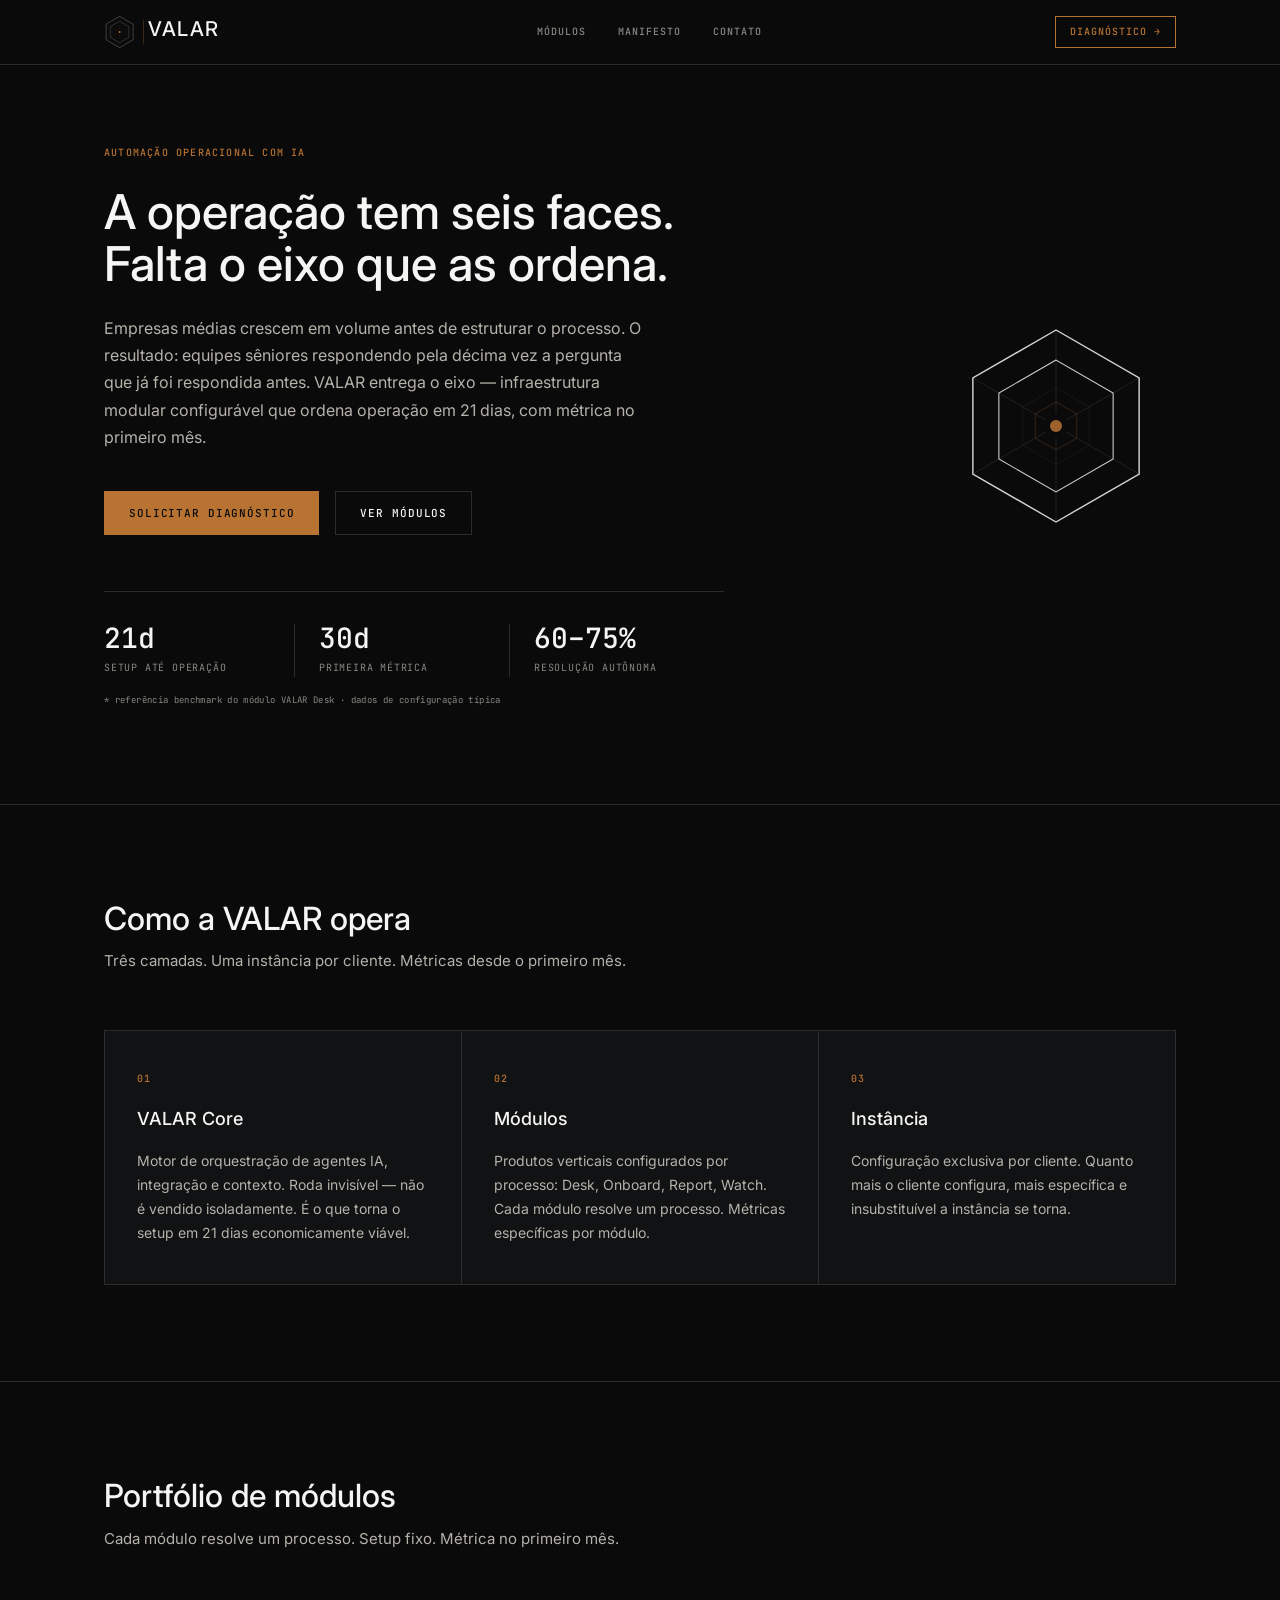
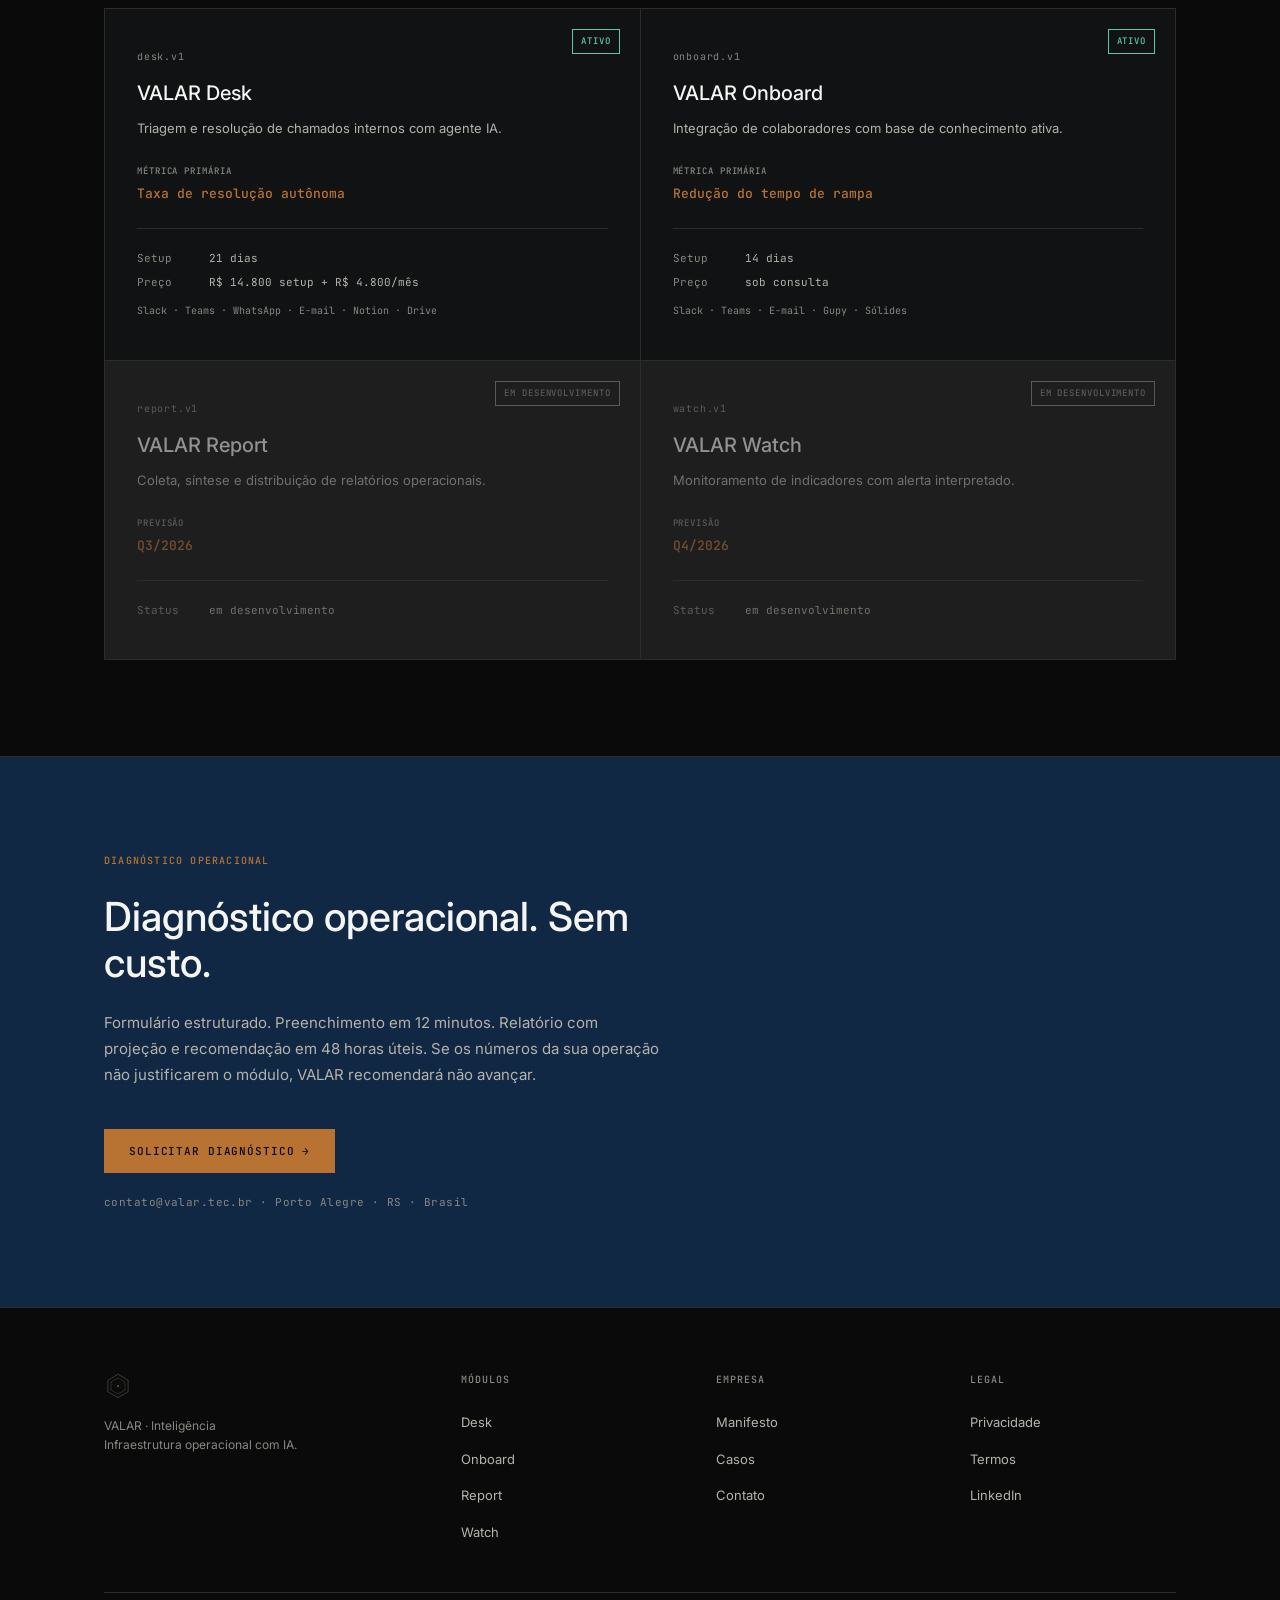
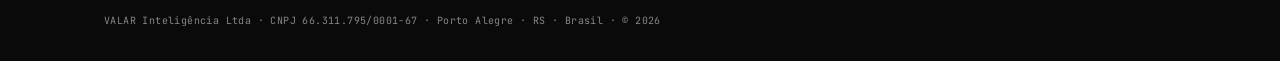
==== index.html @ 56b6ab43 "feat: site institucional VALAR --- Fase 1" ====
<!DOCTYPE html>
<html lang="pt-BR">
<head>
  <meta charset="UTF-8">
  <meta name="viewport" content="width=device-width, initial-scale=1.0">
  <meta name="description" content="Infraestrutura modular de inteligência operacional para empresas médias. Setup em 21 dias. Primeira métrica em 30.">
  <meta property="og:title" content="VALAR — Inteligência Operacional">
  <meta property="og:description" content="Módulos de IA que automatizam processos críticos em 21 dias.">
  <meta property="og:url" content="https://valar.tec.br">
  <meta property="og:type" content="website">
  <meta property="og:image" content="https://valar.tec.br/og-image.png">
  <meta property="og:image:width" content="1200">
  <meta property="og:image:height" content="630">
  <meta name="twitter:card" content="summary_large_image">
  <meta name="twitter:image" content="https://valar.tec.br/og-image.png">
  <link rel="icon" href="favicon.svg" type="image/svg+xml">
  <title>VALAR — Inteligência Operacional</title>

  <link rel="preconnect" href="https://fonts.googleapis.com">
  <link rel="preconnect" href="https://fonts.gstatic.com" crossorigin>
  <link href="https://fonts.googleapis.com/css2?family=Inter:wght@400;500&family=JetBrains+Mono:wght@400;500&display=swap" rel="stylesheet">

  <style>
    /* ─── TOKENS ──────────────────────────────────────── */
    :root {
      --obsidiana:      #0A0A0B;
      --noite-profunda: #112844;
      --cobre:          #B87333;
      --marfim:         #F5F5F3;
      --cinza-medio:    #B4B2A9;
      --cinza-escuro:   #888780;
      --borda:          #2C2C2A;
      --superficie:     #111214;
      --verde-ok:       #5DCAA5;
      --font-sans:      'Inter', system-ui, sans-serif;
      --font-mono:      'JetBrains Mono', ui-monospace, monospace;
    }

    /* ─── RESET ───────────────────────────────────────── */
    *, *::before, *::after { box-sizing: border-box; margin: 0; padding: 0; }
    html { scroll-behavior: smooth; font-size: 16px; }
    body {
      background-color: var(--obsidiana);
      color: var(--marfim);
      font-family: var(--font-sans);
      font-weight: 400;
      line-height: 1.65;
      -webkit-font-smoothing: antialiased;
    }
    a { color: inherit; text-decoration: none; }
    ul { list-style: none; }
    img, svg { display: block; }

    /* ─── ACESSIBILIDADE ─────────────────────────────── */
    :focus-visible {
      outline: 2px solid var(--cobre);
      outline-offset: 3px;
    }
    .sr-only {
      position: absolute; width: 1px; height: 1px;
      padding: 0; margin: -1px; overflow: hidden;
      clip: rect(0,0,0,0); white-space: nowrap; border: 0;
    }

    /* ─── FADE-IN DE SEÇÕES ──────────────────────────── */
    section {
      opacity: 0;
      transform: translateY(20px);
      transition: opacity 200ms ease-out, transform 200ms ease-out;
    }
    section.is-visible {
      opacity: 1;
      transform: translateY(0);
    }
    @media (prefers-reduced-motion: reduce) {
      section { opacity: 1; transform: none; transition: none; }
    }

    /* ─── LAYOUT ─────────────────────────────────────── */
    .container {
      width: 100%;
      max-width: 1120px;
      margin: 0 auto;
      padding: 0 24px;
    }

    /* ─── NAV ────────────────────────────────────────── */
    .nav {
      position: sticky;
      top: 0;
      z-index: 100;
      background-color: var(--obsidiana);
      border-bottom: 1px solid var(--borda);
    }
    .nav__inner {
      display: flex;
      align-items: center;
      justify-content: space-between;
      height: 64px;
      gap: 32px;
    }
    .nav__brand {
      display: flex;
      align-items: center;
      flex-shrink: 0;
    }
    .nav__brand svg {
      height: 36px;
      width: auto;
    }
    .nav__links {
      display: flex;
      align-items: center;
      gap: 32px;
    }
    .nav__links a {
      font-family: var(--font-mono);
      font-size: 10px;
      font-weight: 500;
      text-transform: uppercase;
      letter-spacing: 0.1em;
      color: var(--cinza-escuro);
      transition: color 150ms ease;
    }
    .nav__links a:hover { color: var(--marfim); }
    .nav__cta {
      font-family: var(--font-mono);
      font-size: 10px;
      font-weight: 500;
      text-transform: uppercase;
      letter-spacing: 0.1em;
      color: var(--cobre);
      border: 1px solid var(--cobre);
      padding: 7px 14px;
      transition: background-color 150ms ease, color 150ms ease;
      white-space: nowrap;
    }
    .nav__cta:hover {
      background-color: var(--cobre);
      color: var(--obsidiana);
    }
    .nav__hamburger {
      display: none;
      flex-direction: column;
      justify-content: center;
      gap: 5px;
      width: 32px;
      height: 32px;
      background: none;
      border: none;
      cursor: pointer;
      padding: 4px;
    }
    .nav__hamburger span {
      display: block;
      width: 100%;
      height: 1px;
      background-color: var(--marfim);
      transition: transform 200ms ease, opacity 200ms ease;
    }
    .nav__hamburger[aria-expanded="true"] span:nth-child(1) {
      transform: translateY(6px) rotate(45deg);
    }
    .nav__hamburger[aria-expanded="true"] span:nth-child(2) {
      opacity: 0;
    }
    .nav__hamburger[aria-expanded="true"] span:nth-child(3) {
      transform: translateY(-6px) rotate(-45deg);
    }
    .nav__mobile {
      display: none;
      flex-direction: column;
      border-top: 1px solid var(--borda);
      padding: 24px;
      gap: 24px;
    }
    .nav__mobile.is-open { display: flex; }
    .nav__mobile a {
      font-family: var(--font-mono);
      font-size: 12px;
      font-weight: 500;
      text-transform: uppercase;
      letter-spacing: 0.1em;
      color: var(--cinza-escuro);
    }
    .nav__mobile .nav__cta {
      align-self: flex-start;
    }

    @media (max-width: 720px) {
      .nav__links, .nav__desktop-cta { display: none; }
      .nav__hamburger { display: flex; }
    }

    /* ─── HERO ───────────────────────────────────────── */
    #hero {
      padding: 80px 0 96px;
      opacity: 1;
      transform: none;
    }
    .hero__inner {
      display: grid;
      grid-template-columns: 1fr auto;
      gap: 64px;
      align-items: center;
    }
    .hero__content { max-width: 620px; }
    .hero__eyebrow {
      font-family: var(--font-mono);
      font-size: 10px;
      font-weight: 500;
      text-transform: uppercase;
      letter-spacing: 0.12em;
      color: var(--cobre);
      margin-bottom: 24px;
    }
    .hero__title {
      font-size: clamp(32px, 5vw, 48px);
      font-weight: 500;
      line-height: 1.1;
      color: var(--marfim);
      margin-bottom: 24px;
    }
    .hero__sub {
      font-size: 16px;
      color: var(--cinza-medio);
      line-height: 1.7;
      margin-bottom: 40px;
      max-width: 540px;
    }
    .hero__ctas {
      display: flex;
      flex-wrap: wrap;
      gap: 16px;
      margin-bottom: 56px;
    }
    .btn-primary {
      display: inline-flex;
      align-items: center;
      background-color: var(--cobre);
      color: var(--obsidiana);
      font-family: var(--font-mono);
      font-size: 11px;
      font-weight: 500;
      text-transform: uppercase;
      letter-spacing: 0.08em;
      padding: 12px 24px;
      border: 1px solid var(--cobre);
      transition: background-color 150ms ease, color 150ms ease;
    }
    .btn-primary:hover {
      background-color: transparent;
      color: var(--cobre);
    }
    .btn-secondary {
      display: inline-flex;
      align-items: center;
      background-color: transparent;
      color: var(--marfim);
      font-family: var(--font-mono);
      font-size: 11px;
      font-weight: 500;
      text-transform: uppercase;
      letter-spacing: 0.08em;
      padding: 12px 24px;
      border: 1px solid var(--borda);
      transition: border-color 150ms ease, color 150ms ease;
    }
    .btn-secondary:hover {
      border-color: var(--cinza-medio);
      color: var(--marfim);
    }
    .hero__metrics {
      display: flex;
      flex-wrap: wrap;
      gap: 0;
      border-top: 1px solid var(--borda);
      padding-top: 32px;
    }
    .metric {
      flex: 1;
      min-width: 120px;
      padding: 0 24px 0 0;
    }
    .metric + .metric {
      padding-left: 24px;
      border-left: 1px solid var(--borda);
    }
    .metric__value {
      font-family: var(--font-mono);
      font-size: 28px;
      font-weight: 500;
      color: var(--marfim);
      line-height: 1;
      margin-bottom: 8px;
    }
    .metric__label {
      font-family: var(--font-mono);
      font-size: 10px;
      font-weight: 400;
      text-transform: uppercase;
      letter-spacing: 0.08em;
      color: var(--cinza-escuro);
    }
    .hero__metrics-note {
      width: 100%;
      margin-top: 16px;
      font-family: var(--font-mono);
      font-size: 9px;
      color: var(--cinza-escuro);
      letter-spacing: 0.04em;
    }
    .hero__symbol {
      flex-shrink: 0;
    }
    .hero__symbol svg {
      width: 240px;
      height: 240px;
      opacity: 0.85;
    }

    @media (max-width: 900px) {
      .hero__inner { grid-template-columns: 1fr; }
      .hero__symbol { display: none; }
    }
    @media (max-width: 480px) {
      #hero { padding: 56px 0 64px; }
      .metric { min-width: 80px; }
      .metric__value { font-size: 22px; }
    }

    /* ─── SEÇÃO GENÉRICA ─────────────────────────────── */
    .section {
      padding: 96px 0;
      border-top: 1px solid var(--borda);
    }
    .section__header { margin-bottom: 56px; }
    .section__title {
      font-size: clamp(24px, 3vw, 32px);
      font-weight: 500;
      color: var(--marfim);
      line-height: 1.15;
      margin-bottom: 12px;
    }
    .section__sub {
      font-size: 15px;
      color: var(--cinza-medio);
      max-width: 560px;
    }

    /* ─── COMO OPERA ─────────────────────────────────── */
    #como-opera .cards {
      display: grid;
      grid-template-columns: repeat(3, 1fr);
      gap: 1px;
      background-color: var(--borda);
      border: 1px solid var(--borda);
    }
    .layer-card {
      background-color: var(--superficie);
      padding: 40px 32px;
    }
    .layer-card__num {
      font-family: var(--font-mono);
      font-size: 10px;
      font-weight: 500;
      color: var(--cobre);
      text-transform: uppercase;
      letter-spacing: 0.12em;
      margin-bottom: 16px;
    }
    .layer-card__title {
      font-size: 18px;
      font-weight: 500;
      color: var(--marfim);
      margin-bottom: 16px;
    }
    .layer-card__desc {
      font-size: 14px;
      color: var(--cinza-medio);
      line-height: 1.7;
    }

    @media (max-width: 720px) {
      #como-opera .cards { grid-template-columns: 1fr; }
    }

    /* ─── MÓDULOS ────────────────────────────────────── */
    #modulos .grid {
      display: grid;
      grid-template-columns: repeat(2, 1fr);
      gap: 1px;
      background-color: var(--borda);
      border: 1px solid var(--borda);
    }
    .module-card {
      background-color: var(--superficie);
      padding: 40px 32px;
      position: relative;
    }
    .module-card--dim { opacity: 0.5; }
    .module-card__badge {
      position: absolute;
      top: 20px;
      right: 20px;
      font-family: var(--font-mono);
      font-size: 9px;
      font-weight: 500;
      text-transform: uppercase;
      letter-spacing: 0.1em;
      padding: 4px 8px;
      border: 1px solid;
    }
    .badge--ativo {
      color: var(--verde-ok);
      border-color: var(--verde-ok);
    }
    .badge--dev {
      color: var(--cinza-escuro);
      border-color: var(--cinza-escuro);
    }
    .module-card__id {
      font-family: var(--font-mono);
      font-size: 10px;
      font-weight: 400;
      color: var(--cinza-escuro);
      letter-spacing: 0.08em;
      margin-bottom: 12px;
    }
    .module-card__title {
      font-size: 20px;
      font-weight: 500;
      color: var(--marfim);
      margin-bottom: 8px;
    }
    .module-card__process {
      font-size: 13px;
      color: var(--cinza-medio);
      margin-bottom: 24px;
    }
    .module-card__metric-label {
      font-family: var(--font-mono);
      font-size: 9px;
      font-weight: 500;
      text-transform: uppercase;
      letter-spacing: 0.1em;
      color: var(--cinza-escuro);
      margin-bottom: 4px;
    }
    .module-card__metric-value {
      font-family: var(--font-mono);
      font-size: 13px;
      font-weight: 500;
      color: var(--cobre);
      margin-bottom: 24px;
    }
    .module-card__meta {
      display: flex;
      flex-direction: column;
      gap: 6px;
      font-family: var(--font-mono);
      font-size: 11px;
      color: var(--cinza-escuro);
      border-top: 1px solid var(--borda);
      padding-top: 20px;
    }
    .module-card__meta-row {
      display: flex;
      gap: 8px;
    }
    .meta-key {
      color: var(--cinza-escuro);
      min-width: 64px;
    }
    .meta-val { color: var(--cinza-medio); }
    .module-card__integrations {
      margin-top: 6px;
      font-family: var(--font-mono);
      font-size: 10px;
      color: var(--cinza-escuro);
    }

    @media (max-width: 720px) {
      #modulos .grid { grid-template-columns: 1fr; }
    }

    /* ─── DIAGNÓSTICO ────────────────────────────────── */
    #diagnostico {
      background-color: var(--noite-profunda);
      border-top: 1px solid var(--borda);
    }
    #diagnostico .container {
      display: flex;
      flex-direction: column;
      align-items: flex-start;
      padding-top: 96px;
      padding-bottom: 96px;
    }
    .diag__label {
      font-family: var(--font-mono);
      font-size: 10px;
      font-weight: 500;
      text-transform: uppercase;
      letter-spacing: 0.12em;
      color: var(--cobre);
      margin-bottom: 24px;
    }
    .diag__title {
      font-size: clamp(24px, 3.5vw, 40px);
      font-weight: 500;
      color: var(--marfim);
      line-height: 1.15;
      margin-bottom: 24px;
      max-width: 560px;
    }
    .diag__body {
      font-size: 15px;
      color: var(--cinza-medio);
      line-height: 1.75;
      max-width: 560px;
      margin-bottom: 40px;
    }
    .diag__note {
      margin-top: 20px;
      font-family: var(--font-mono);
      font-size: 11px;
      color: var(--cinza-escuro);
      letter-spacing: 0.04em;
    }

    /* ─── FOOTER ─────────────────────────────────────── */
    footer {
      background-color: var(--obsidiana);
      border-top: 1px solid var(--borda);
    }
    .footer__grid {
      display: grid;
      grid-template-columns: 1.5fr 1fr 1fr 1fr;
      gap: 48px;
      padding: 64px 0 48px;
    }
    .footer__brand svg {
      height: 28px;
      width: auto;
      margin-bottom: 16px;
    }
    .footer__tagline {
      font-size: 12px;
      color: var(--cinza-escuro);
      line-height: 1.6;
      max-width: 200px;
    }
    .footer__col-title {
      font-family: var(--font-mono);
      font-size: 10px;
      font-weight: 500;
      text-transform: uppercase;
      letter-spacing: 0.1em;
      color: var(--cinza-escuro);
      margin-bottom: 20px;
    }
    .footer__col ul {
      display: flex;
      flex-direction: column;
      gap: 10px;
    }
    .footer__col a {
      font-size: 13px;
      color: var(--cinza-medio);
      transition: color 150ms ease;
    }
    .footer__col a:hover { color: var(--marfim); }
    .footer__legal {
      border-top: 1px solid var(--borda);
      padding: 20px 0 32px;
      font-family: var(--font-mono);
      font-size: 10px;
      color: var(--cinza-escuro);
      letter-spacing: 0.04em;
    }

    @media (max-width: 900px) {
      .footer__grid { grid-template-columns: 1fr 1fr; gap: 40px; }
    }
    @media (max-width: 480px) {
      .footer__grid { grid-template-columns: 1fr; gap: 32px; }
    }
  </style>
</head>

<body>

  <!-- ─── NAV ───────────────────────────────────────── -->
  <header class="nav" role="banner">
    <div class="container">
      <div class="nav__inner">

        <a href="#" class="nav__brand" aria-label="VALAR — página inicial">
          <!-- Lockup horizontal · geometria LockupH R=52 svgW=467 svgH=120 -->
          <svg viewBox="0 0 467 120" xmlns="http://www.w3.org/2000/svg" aria-hidden="true" focusable="false">
            <g transform="translate(52,60)">
              <polygon points="0,-52 45.03,-26 45.03,26 0,52 -45.03,26 -45.03,-26"
                fill="none" stroke="#F5F5F3" stroke-width="0.78"/>
              <polygon points="0,-35.75 30.97,-17.88 30.97,17.88 0,35.75 -30.97,17.88 -30.97,-17.88"
                fill="none" stroke="#F5F5F3" stroke-width="0.55"/>
              <line x1="0" y1="-6.5" x2="0" y2="-52" stroke="#F5F5F3" stroke-width="0.26" opacity="0.24"/>
              <line x1="5.63" y1="-3.25" x2="45.03" y2="-26" stroke="#F5F5F3" stroke-width="0.26" opacity="0.24"/>
              <line x1="5.63" y1="3.25" x2="45.03" y2="26" stroke="#F5F5F3" stroke-width="0.26" opacity="0.24"/>
              <line x1="0" y1="6.5" x2="0" y2="52" stroke="#F5F5F3" stroke-width="0.26" opacity="0.24"/>
              <line x1="-5.63" y1="3.25" x2="-45.03" y2="26" stroke="#F5F5F3" stroke-width="0.26" opacity="0.24"/>
              <line x1="-5.63" y1="-3.25" x2="-45.03" y2="-26" stroke="#F5F5F3" stroke-width="0.26" opacity="0.24"/>
              <circle cx="0" cy="0" r="20.8" fill="none" stroke="#B87333" stroke-width="0.33" opacity="0.22"/>
              <circle cx="0" cy="0" r="13" fill="none" stroke="#B87333" stroke-width="0.39" opacity="0.42"/>
              <circle cx="0" cy="0" r="3.25" fill="#B87333"/>
            </g>
            <rect x="132" y="21.6" width="1" height="76.8" fill="#B87333"/>
            <text x="147" y="74.4" font-family="'Inter Display','Inter',sans-serif"
              font-size="68" font-weight="500" letter-spacing="5" fill="#F5F5F3">VALAR</text>
          </svg>
        </a>

        <nav class="nav__links" aria-label="Navegação principal">
          <a href="#modulos">Módulos</a>
          <a href="#" aria-label="Manifesto — disponível em breve">Manifesto</a>
          <a href="#diagnostico">Contato</a>
        </nav>

        <a href="mailto:contato@valar.tec.br?subject=Diagn%C3%B3stico%20operacional"
           class="nav__cta nav__desktop-cta"
           aria-label="Solicitar diagnóstico operacional">
          Diagnóstico →
        </a>

        <button class="nav__hamburger"
                aria-expanded="false"
                aria-controls="mobile-menu"
                aria-label="Abrir menu">
          <span></span><span></span><span></span>
        </button>
      </div>

      <nav id="mobile-menu" class="nav__mobile" aria-label="Navegação mobile" hidden>
        <a href="#modulos">Módulos</a>
        <a href="#">Manifesto</a>
        <a href="#diagnostico">Contato</a>
        <a href="mailto:contato@valar.tec.br?subject=Diagn%C3%B3stico%20operacional"
           class="nav__cta">Diagnóstico →</a>
      </nav>
    </div>
  </header>

  <main>

    <!-- ─── HERO ──────────────────────────────────────── -->
    <section id="hero">
      <div class="container">
        <div class="hero__inner">

          <div class="hero__content">
            <p class="hero__eyebrow">automação operacional com IA</p>
            <h1 class="hero__title">A operação tem seis faces. Falta o eixo que as ordena.</h1>
            <p class="hero__sub">
              Empresas médias crescem em volume antes de estruturar o processo. O resultado:
              equipes sêniores respondendo pela décima vez a pergunta que já foi respondida antes.
              VALAR entrega o eixo — infraestrutura modular configurável que ordena operação
              em 21 dias, com métrica no primeiro mês.
            </p>
            <div class="hero__ctas">
              <a href="mailto:contato@valar.tec.br?subject=Diagn%C3%B3stico%20operacional"
                 class="btn-primary">Solicitar diagnóstico</a>
              <a href="#modulos" class="btn-secondary">Ver módulos</a>
            </div>
            <div class="hero__metrics">
              <div class="metric">
                <div class="metric__value">21d</div>
                <div class="metric__label">setup até operação</div>
              </div>
              <div class="metric">
                <div class="metric__value">30d</div>
                <div class="metric__label">primeira métrica</div>
              </div>
              <div class="metric">
                <div class="metric__value">60–75%</div>
                <div class="metric__label">resolução autônoma</div>
              </div>
              <p class="hero__metrics-note">
                * referência benchmark do módulo VALAR Desk · dados de configuração típica
              </p>
            </div>
          </div>

          <div class="hero__symbol" aria-hidden="true">
            <!-- Símbolo hero oficial 300×300 -->
            <svg xmlns="http://www.w3.org/2000/svg" viewBox="0 0 300 300" width="240" height="240" focusable="false">
              <polygon points="150,30 46.08,90 46.08,210 150,270 253.92,210 253.92,90" fill="none" stroke="#F5F5F3" stroke-width="1.8"/>
              <polygon points="150,67.56 78.6,108.78 78.6,191.22 150,232.44 221.4,191.22 221.4,108.78" fill="none" stroke="#F5F5F3" stroke-width="1.32"/>
              <line x1="150" y1="135" x2="150" y2="30" stroke="#F5F5F3" stroke-width="0.6" stroke-opacity="0.24"/>
              <line x1="137.01" y1="142.5" x2="46.08" y2="90" stroke="#F5F5F3" stroke-width="0.6" stroke-opacity="0.24"/>
              <line x1="137.01" y1="157.5" x2="46.08" y2="210" stroke="#F5F5F3" stroke-width="0.6" stroke-opacity="0.24"/>
              <line x1="150" y1="165" x2="150" y2="270" stroke="#F5F5F3" stroke-width="0.6" stroke-opacity="0.24"/>
              <line x1="162.99" y1="157.5" x2="253.92" y2="210" stroke="#F5F5F3" stroke-width="0.6" stroke-opacity="0.24"/>
              <line x1="162.99" y1="142.5" x2="253.92" y2="90" stroke="#F5F5F3" stroke-width="0.6" stroke-opacity="0.24"/>
              <polygon points="150,102 108.43,126 108.43,174 150,198 191.57,174 191.57,126" fill="none" stroke="#B87333" stroke-width="0.756" stroke-opacity="0.22"/>
              <polygon points="150,120 124.02,135 124.02,165 150,180 175.98,165 175.98,135" fill="none" stroke="#B87333" stroke-width="0.9" stroke-opacity="0.42"/>
              <circle cx="150" cy="150" r="7.5" fill="#B87333"/>
            </svg>
          </div>

        </div>
      </div>
    </section>

    <!-- ─── COMO OPERA ────────────────────────────────── -->
    <section id="como-opera" class="section">
      <div class="container">
        <header class="section__header">
          <h2 class="section__title">Como a VALAR opera</h2>
          <p class="section__sub">Três camadas. Uma instância por cliente. Métricas desde o primeiro mês.</p>
        </header>
        <div class="cards">
          <div class="layer-card">
            <p class="layer-card__num">01</p>
            <h3 class="layer-card__title">VALAR Core</h3>
            <p class="layer-card__desc">
              Motor de orquestração de agentes IA, integração e contexto. Roda invisível — não é
              vendido isoladamente. É o que torna o setup em 21 dias economicamente viável.
            </p>
          </div>
          <div class="layer-card">
            <p class="layer-card__num">02</p>
            <h3 class="layer-card__title">Módulos</h3>
            <p class="layer-card__desc">
              Produtos verticais configurados por processo: Desk, Onboard, Report, Watch.
              Cada módulo resolve um processo. Métricas específicas por módulo.
            </p>
          </div>
          <div class="layer-card">
            <p class="layer-card__num">03</p>
            <h3 class="layer-card__title">Instância</h3>
            <p class="layer-card__desc">
              Configuração exclusiva por cliente. Quanto mais o cliente configura, mais específica
              e insubstituível a instância se torna.
            </p>
          </div>
        </div>
      </div>
    </section>

    <!-- ─── MÓDULOS ───────────────────────────────────── -->
    <section id="modulos" class="section">
      <div class="container">
        <header class="section__header">
          <h2 class="section__title">Portfólio de módulos</h2>
          <p class="section__sub">Cada módulo resolve um processo. Setup fixo. Métrica no primeiro mês.</p>
        </header>
        <div class="grid">

          <!-- VALAR Desk -->
          <article class="module-card">
            <span class="module-card__badge badge--ativo" aria-label="Status: ativo">ativo</span>
            <p class="module-card__id">desk.v1</p>
            <h3 class="module-card__title">VALAR Desk</h3>
            <p class="module-card__process">Triagem e resolução de chamados internos com agente IA.</p>
            <p class="module-card__metric-label">Métrica primária</p>
            <p class="module-card__metric-value">Taxa de resolução autônoma</p>
            <div class="module-card__meta">
              <div class="module-card__meta-row">
                <span class="meta-key">Setup</span>
                <span class="meta-val">21 dias</span>
              </div>
              <div class="module-card__meta-row">
                <span class="meta-key">Preço</span>
                <span class="meta-val">R$ 14.800 setup + R$ 4.800/mês</span>
              </div>
              <div class="module-card__integrations">
                Slack · Teams · WhatsApp · E-mail · Notion · Drive
              </div>
            </div>
          </article>

          <!-- VALAR Onboard -->
          <article class="module-card">
            <span class="module-card__badge badge--ativo" aria-label="Status: ativo">ativo</span>
            <p class="module-card__id">onboard.v1</p>
            <h3 class="module-card__title">VALAR Onboard</h3>
            <p class="module-card__process">Integração de colaboradores com base de conhecimento ativa.</p>
            <p class="module-card__metric-label">Métrica primária</p>
            <p class="module-card__metric-value">Redução do tempo de rampa</p>
            <div class="module-card__meta">
              <div class="module-card__meta-row">
                <span class="meta-key">Setup</span>
                <span class="meta-val">14 dias</span>
              </div>
              <div class="module-card__meta-row">
                <span class="meta-key">Preço</span>
                <span class="meta-val">sob consulta</span>
              </div>
              <div class="module-card__integrations">
                Slack · Teams · E-mail · Gupy · Sólides
              </div>
            </div>
          </article>

          <!-- VALAR Report -->
          <article class="module-card module-card--dim" aria-label="VALAR Report — em desenvolvimento">
            <span class="module-card__badge badge--dev" aria-label="Status: em desenvolvimento">em desenvolvimento</span>
            <p class="module-card__id">report.v1</p>
            <h3 class="module-card__title">VALAR Report</h3>
            <p class="module-card__process">Coleta, síntese e distribuição de relatórios operacionais.</p>
            <p class="module-card__metric-label">Previsão</p>
            <p class="module-card__metric-value">Q3/2026</p>
            <div class="module-card__meta">
              <div class="module-card__meta-row">
                <span class="meta-key">Status</span>
                <span class="meta-val">em desenvolvimento</span>
              </div>
            </div>
          </article>

          <!-- VALAR Watch -->
          <article class="module-card module-card--dim" aria-label="VALAR Watch — em desenvolvimento">
            <span class="module-card__badge badge--dev" aria-label="Status: em desenvolvimento">em desenvolvimento</span>
            <p class="module-card__id">watch.v1</p>
            <h3 class="module-card__title">VALAR Watch</h3>
            <p class="module-card__process">Monitoramento de indicadores com alerta interpretado.</p>
            <p class="module-card__metric-label">Previsão</p>
            <p class="module-card__metric-value">Q4/2026</p>
            <div class="module-card__meta">
              <div class="module-card__meta-row">
                <span class="meta-key">Status</span>
                <span class="meta-val">em desenvolvimento</span>
              </div>
            </div>
          </article>

        </div>
      </div>
    </section>

    <!-- ─── DIAGNÓSTICO ───────────────────────────────── -->
    <section id="diagnostico">
      <div class="container">
        <p class="diag__label">diagnóstico operacional</p>
        <h2 class="diag__title">Diagnóstico operacional. Sem custo.</h2>
        <p class="diag__body">
          Formulário estruturado. Preenchimento em 12 minutos. Relatório com projeção e
          recomendação em 48 horas úteis. Se os números da sua operação não justificarem
          o módulo, VALAR recomendará não avançar.
        </p>
        <a href="mailto:contato@valar.tec.br?subject=Diagn%C3%B3stico%20operacional"
           class="btn-primary">Solicitar diagnóstico →</a>
        <p class="diag__note">contato@valar.tec.br · Porto Alegre · RS · Brasil</p>
      </div>
    </section>

  </main>

  <!-- ─── FOOTER ────────────────────────────────────── -->
  <footer>
    <div class="container">
      <div class="footer__grid">

        <div class="footer__brand">
          <!-- Símbolo pequeno 48×48 -->
          <svg width="48" height="48" viewBox="0 0 48 48" xmlns="http://www.w3.org/2000/svg" aria-hidden="true" focusable="false">
            <g transform="translate(24,24)">
              <polygon points="0,-20 17.32,-10 17.32,10 0,20 -17.32,10 -17.32,-10"
                fill="none" stroke="#F5F5F3" stroke-width="0.36"/>
              <polygon points="0,-13.75 11.9,-6.875 11.9,6.875 0,13.75 -11.9,6.875 -11.9,-6.875"
                fill="none" stroke="#F5F5F3" stroke-width="0.255"/>
              <line x1="0" y1="-2.5" x2="0" y2="-20" stroke="#F5F5F3" stroke-width="0.12" opacity="0.24"/>
              <line x1="2.17" y1="-1.25" x2="17.32" y2="-10" stroke="#F5F5F3" stroke-width="0.12" opacity="0.24"/>
              <line x1="2.17" y1="1.25" x2="17.32" y2="10" stroke="#F5F5F3" stroke-width="0.12" opacity="0.24"/>
              <line x1="0" y1="2.5" x2="0" y2="20" stroke="#F5F5F3" stroke-width="0.12" opacity="0.24"/>
              <line x1="-2.17" y1="1.25" x2="-17.32" y2="10" stroke="#F5F5F3" stroke-width="0.12" opacity="0.24"/>
              <line x1="-2.17" y1="-1.25" x2="-17.32" y2="-10" stroke="#F5F5F3" stroke-width="0.12" opacity="0.24"/>
              <circle cx="0" cy="0" r="8" fill="none" stroke="#B87333" stroke-width="0.15" opacity="0.22"/>
              <circle cx="0" cy="0" r="5" fill="none" stroke="#B87333" stroke-width="0.18" opacity="0.42"/>
              <circle cx="0" cy="0" r="1.5" fill="#B87333"/>
            </g>
          </svg>
          <p class="footer__tagline">VALAR · Inteligência<br>Infraestrutura operacional com IA.</p>
        </div>

        <div class="footer__col">
          <p class="footer__col-title">Módulos</p>
          <ul>
            <li><a href="#modulos">Desk</a></li>
            <li><a href="#modulos">Onboard</a></li>
            <li><a href="#modulos">Report</a></li>
            <li><a href="#modulos">Watch</a></li>
          </ul>
        </div>

        <div class="footer__col">
          <p class="footer__col-title">Empresa</p>
          <ul>
            <li><a href="#">Manifesto</a></li>
            <li><a href="#">Casos</a></li>
            <li><a href="#diagnostico">Contato</a></li>
          </ul>
        </div>

        <div class="footer__col">
          <p class="footer__col-title">Legal</p>
          <ul>
            <li><a href="#">Privacidade</a></li>
            <li><a href="#">Termos</a></li>
            <li><a href="#" aria-label="LinkedIn — perfil a publicar">LinkedIn</a></li>
          </ul>
        </div>

      </div>
      <p class="footer__legal">
        VALAR Inteligência Ltda · CNPJ 66.311.795/0001-67 · Porto Alegre · RS · Brasil · © 2026
      </p>
    </div>
  </footer>

  <!-- ─── JS ────────────────────────────────────────── -->
  <script>
    // Fade-in de seções via IntersectionObserver
    (function () {
      if (!('IntersectionObserver' in window)) {
        document.querySelectorAll('section').forEach(function (s) {
          s.classList.add('is-visible');
        });
        return;
      }
      var observer = new IntersectionObserver(function (entries) {
        entries.forEach(function (entry) {
          if (entry.isIntersecting) {
            entry.target.classList.add('is-visible');
            observer.unobserve(entry.target);
          }
        });
      }, { threshold: 0.08 });

      document.querySelectorAll('section').forEach(function (s) {
        if (s.id !== 'hero') {
          observer.observe(s);
        } else {
          s.classList.add('is-visible');
        }
      });
    }());

    // Menu mobile hambúrguer
    (function () {
      var btn = document.querySelector('.nav__hamburger');
      var menu = document.getElementById('mobile-menu');
      if (!btn || !menu) return;

      btn.addEventListener('click', function () {
        var expanded = btn.getAttribute('aria-expanded') === 'true';
        btn.setAttribute('aria-expanded', String(!expanded));
        menu.hidden = expanded;
        if (!expanded) {
          menu.classList.add('is-open');
        } else {
          menu.classList.remove('is-open');
        }
      });

      // Fechar ao clicar em link do menu
      menu.querySelectorAll('a').forEach(function (link) {
        link.addEventListener('click', function () {
          btn.setAttribute('aria-expanded', 'false');
          menu.hidden = true;
          menu.classList.remove('is-open');
        });
      });
    }());
  </script>

</body>
</html>
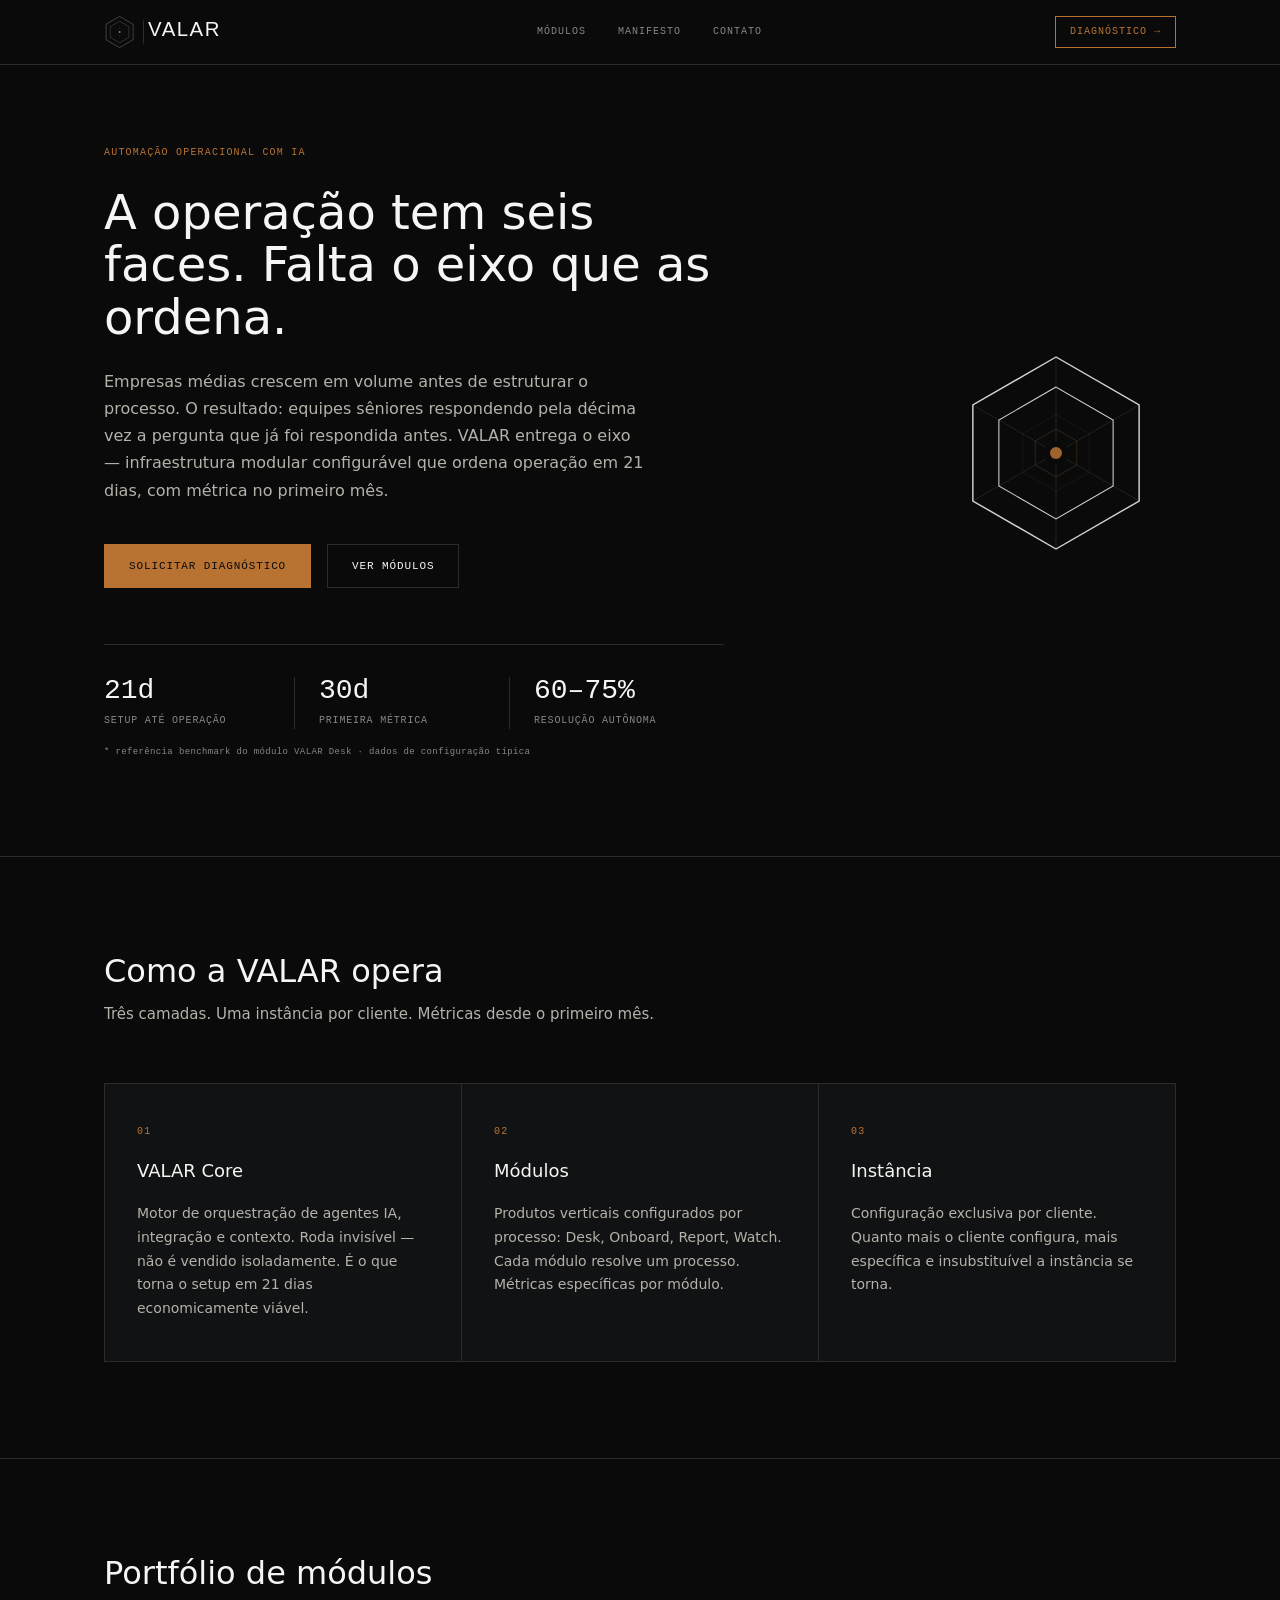
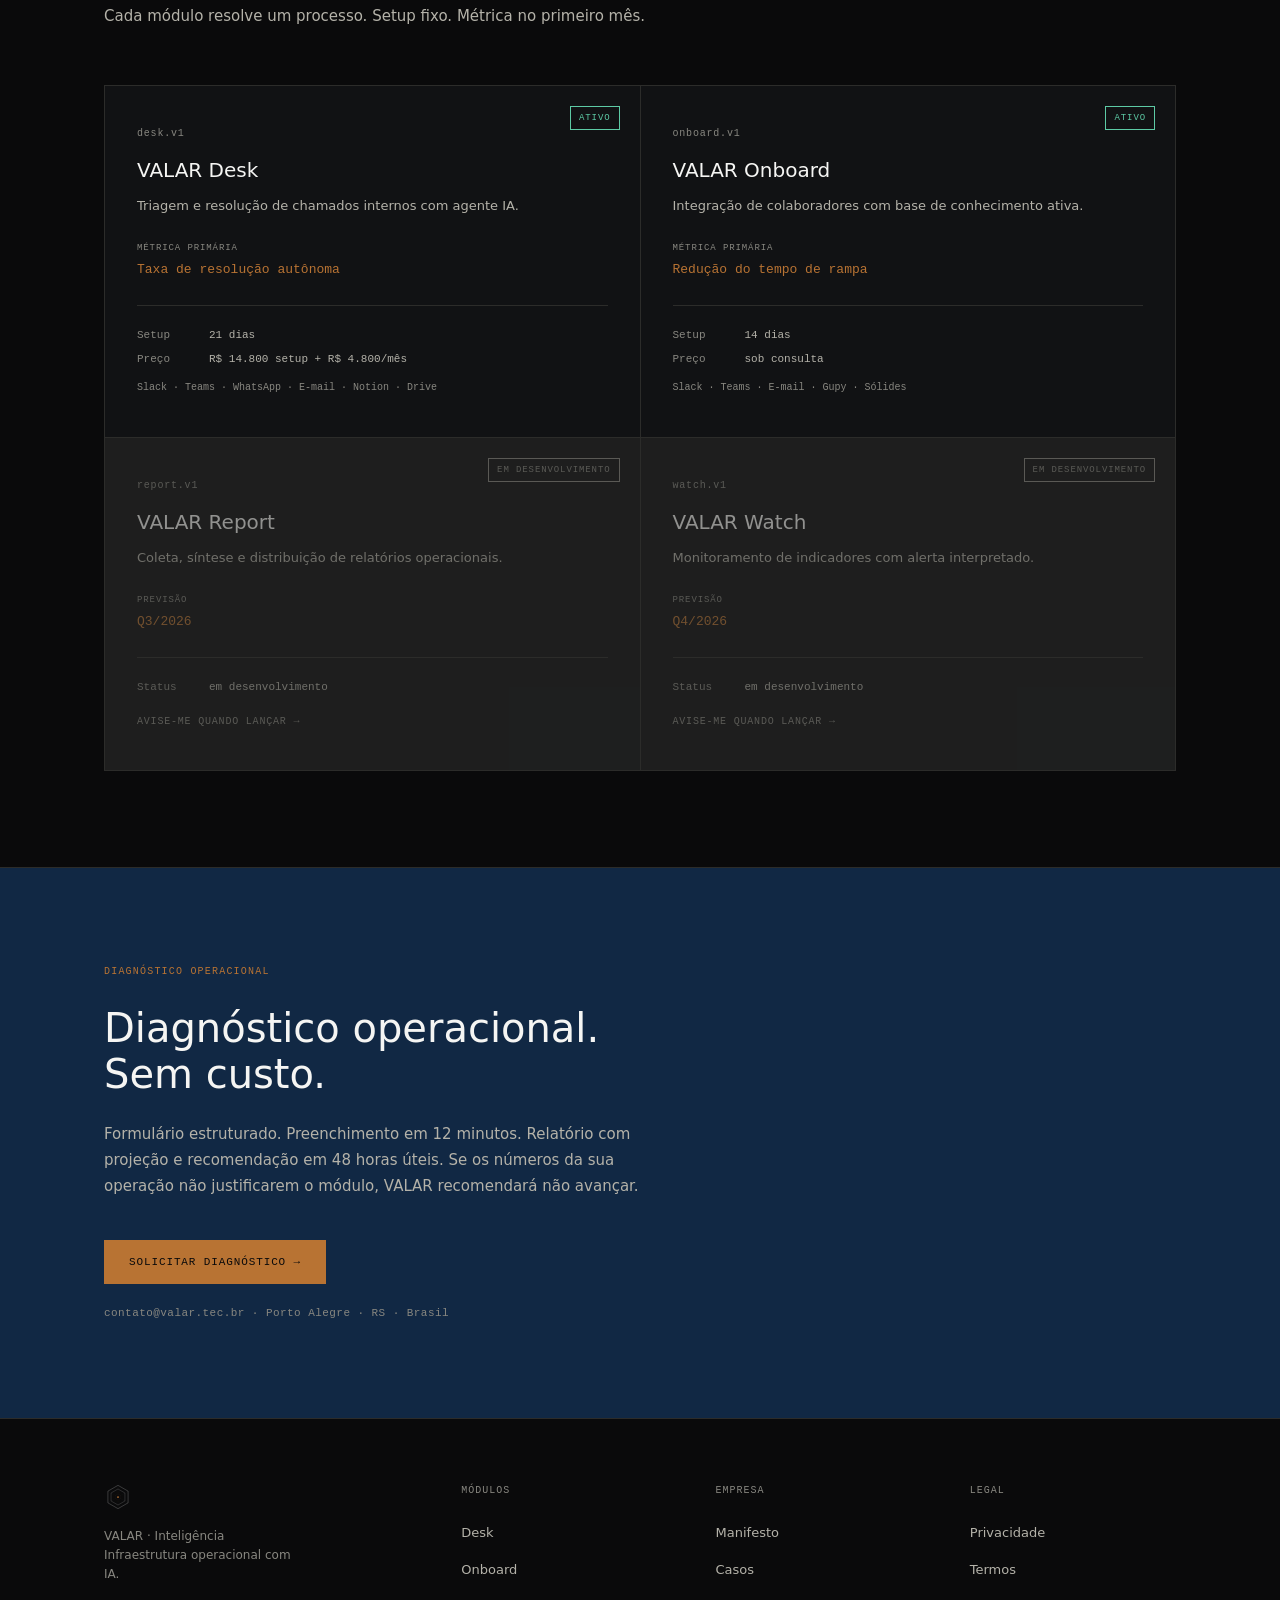
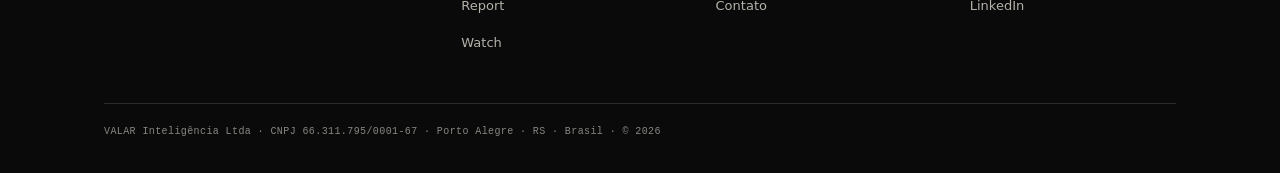
==== commit 2bfbaaf3: "feat: extrair styles.css e main.js compartilhados, corrigir encoding e links" ====
--- a/index.html
+++ b/index.html
@@ -2,601 +2,120 @@
 <html lang="pt-BR">
 <head>
   <meta charset="UTF-8">
-  <meta name="viewport" content="width=device-width, initial-scale=1.0">
+  <meta name="viewport" content="width=device-width, initial-scale=1.0, viewport-fit=cover">
   <meta name="description" content="Infraestrutura modular de inteligência operacional para empresas médias. Setup em 21 dias. Primeira métrica em 30.">
   <meta property="og:title" content="VALAR — Inteligência Operacional">
   <meta property="og:description" content="Módulos de IA que automatizam processos críticos em 21 dias.">
   <meta property="og:url" content="https://valar.tec.br">
   <meta property="og:type" content="website">
-  <meta property="og:image" content="https://valar.tec.br/og-image.png">
+  <meta property="og:image" content="https://valar.tec.br/og-image-v1.jpg">
   <meta property="og:image:width" content="1200">
+  <meta property="og:image:type" content="image/jpeg">
+  <meta property="og:image:alt" content="VALAR — Inteligência Operacional">
   <meta property="og:image:height" content="630">
   <meta name="twitter:card" content="summary_large_image">
-  <meta name="twitter:image" content="https://valar.tec.br/og-image.png">
+  <meta name="twitter:image" content="https://valar.tec.br/og-image-v1.jpg">
+  <link rel="icon" href="favicon.ico" sizes="32x32">
   <link rel="icon" href="favicon.svg" type="image/svg+xml">
+  <link rel="apple-touch-icon" href="apple-touch-icon.png">
+  <link rel="manifest" href="manifest.webmanifest">
+  <link rel="canonical" href="https://valar.tec.br/">
+  <meta name="robots" content="index,follow">
+  <meta name="author" content="VALAR Inteligência">
+  <meta name="theme-color" content="#0A0A0B">
+  <meta name="geo.region" content="BR-RS">
+  <meta name="geo.placename" content="Porto Alegre">
   <title>VALAR — Inteligência Operacional</title>
-
-  <link rel="preconnect" href="https://fonts.googleapis.com">
-  <link rel="preconnect" href="https://fonts.gstatic.com" crossorigin>
-  <link href="https://fonts.googleapis.com/css2?family=Inter:wght@400;500&family=JetBrains+Mono:wght@400;500&display=swap" rel="stylesheet">
-
-  <style>
-    /* ─── TOKENS ──────────────────────────────────────── */
-    :root {
-      --obsidiana:      #0A0A0B;
-      --noite-profunda: #112844;
-      --cobre:          #B87333;
-      --marfim:         #F5F5F3;
-      --cinza-medio:    #B4B2A9;
-      --cinza-escuro:   #888780;
-      --borda:          #2C2C2A;
-      --superficie:     #111214;
-      --verde-ok:       #5DCAA5;
-      --font-sans:      'Inter', system-ui, sans-serif;
-      --font-mono:      'JetBrains Mono', ui-monospace, monospace;
+  <link rel="preload" as="font" type="font/woff2" crossorigin href="fonts/inter-400-latin.woff2">
+  <link rel="preload" as="font" type="font/woff2" crossorigin href="fonts/inter-500-latin.woff2">
+  <link rel="stylesheet" href="styles.css">
+  <noscript><style>section { opacity: 1 !important; transform: none !important; }</style></noscript>
+
+  <script type="application/ld+json">
+  {
+    "@context": "https://schema.org",
+    "@type": "Organization",
+    "name": "VALAR Inteligência",
+    "legalName": "VALAR INTELIGÊNCIA LTDA",
+    "url": "https://valar.tec.br",
+    "logo": "https://valar.tec.br/og-image-v1.jpg",
+    "email": "contato@valar.tec.br",
+    "address": {
+      "@type": "PostalAddress",
+      "addressLocality": "Porto Alegre",
+      "addressRegion": "RS",
+      "addressCountry": "BR"
+    },
+    "taxID": "66.311.795/0001-67",
+    "description": "Infraestrutura modular configurável de inteligência operacional para empresas médias. Setup em 21 dias. Primeira métrica em 30.",
+    "areaServed": "BR",
+    "knowsAbout": ["automação operacional", "inteligência artificial", "infraestrutura de IA", "agentes de IA"]
+  }
+  </script>
+
+  <script type="application/ld+json">
+  {
+    "@context": "https://schema.org",
+    "@type": "WebSite",
+    "name": "VALAR Inteligência",
+    "url": "https://valar.tec.br",
+    "description": "Infraestrutura modular de inteligência operacional para empresas médias.",
+    "publisher": {
+      "@type": "Organization",
+      "name": "VALAR Inteligência"
     }
-
-    /* ─── RESET ───────────────────────────────────────── */
-    *, *::before, *::after { box-sizing: border-box; margin: 0; padding: 0; }
-    html { scroll-behavior: smooth; font-size: 16px; }
-    body {
-      background-color: var(--obsidiana);
-      color: var(--marfim);
-      font-family: var(--font-sans);
-      font-weight: 400;
-      line-height: 1.65;
-      -webkit-font-smoothing: antialiased;
+  }
+  </script>
+
+  <script type="application/ld+json">
+  [
+    {
+      "@context": "https://schema.org",
+      "@type": "Service",
+      "name": "VALAR Desk",
+      "serviceType": "Automação de chamados internos com agente IA",
+      "description": "Triagem e resolução de chamados internos com agente IA. Setup em 21 dias. Taxa de resolução autônoma de 60–75%.",
+      "provider": {
+        "@type": "Organization",
+        "name": "VALAR Inteligência",
+        "url": "https://valar.tec.br"
+      },
+      "areaServed": "BR",
+      "offers": {
+        "@type": "Offer",
+        "price": "14800",
+        "priceCurrency": "BRL",
+        "description": "Setup R$ 14.800 + R$ 4.800/mês"
+      }
+    },
+    {
+      "@context": "https://schema.org",
+      "@type": "Service",
+      "name": "VALAR Onboard",
+      "serviceType": "Integração de colaboradores com base de conhecimento ativa",
+      "description": "Integração de colaboradores com base de conhecimento ativa. Setup em 14 dias. Redução do tempo de rampa.",
+      "provider": {
+        "@type": "Organization",
+        "name": "VALAR Inteligência",
+        "url": "https://valar.tec.br"
+      },
+      "areaServed": "BR"
     }
-    a { color: inherit; text-decoration: none; }
-    ul { list-style: none; }
-    img, svg { display: block; }
-
-    /* ─── ACESSIBILIDADE ─────────────────────────────── */
-    :focus-visible {
-      outline: 2px solid var(--cobre);
-      outline-offset: 3px;
-    }
-    .sr-only {
-      position: absolute; width: 1px; height: 1px;
-      padding: 0; margin: -1px; overflow: hidden;
-      clip: rect(0,0,0,0); white-space: nowrap; border: 0;
-    }
-
-    /* ─── FADE-IN DE SEÇÕES ──────────────────────────── */
-    section {
-      opacity: 0;
-      transform: translateY(20px);
-      transition: opacity 200ms ease-out, transform 200ms ease-out;
-    }
-    section.is-visible {
-      opacity: 1;
-      transform: translateY(0);
-    }
-    @media (prefers-reduced-motion: reduce) {
-      section { opacity: 1; transform: none; transition: none; }
-    }
-
-    /* ─── LAYOUT ─────────────────────────────────────── */
-    .container {
-      width: 100%;
-      max-width: 1120px;
-      margin: 0 auto;
-      padding: 0 24px;
-    }
-
-    /* ─── NAV ────────────────────────────────────────── */
-    .nav {
-      position: sticky;
-      top: 0;
-      z-index: 100;
-      background-color: var(--obsidiana);
-      border-bottom: 1px solid var(--borda);
-    }
-    .nav__inner {
-      display: flex;
-      align-items: center;
-      justify-content: space-between;
-      height: 64px;
-      gap: 32px;
-    }
-    .nav__brand {
-      display: flex;
-      align-items: center;
-      flex-shrink: 0;
-    }
-    .nav__brand svg {
-      height: 36px;
-      width: auto;
-    }
-    .nav__links {
-      display: flex;
-      align-items: center;
-      gap: 32px;
-    }
-    .nav__links a {
-      font-family: var(--font-mono);
-      font-size: 10px;
-      font-weight: 500;
-      text-transform: uppercase;
-      letter-spacing: 0.1em;
-      color: var(--cinza-escuro);
-      transition: color 150ms ease;
-    }
-    .nav__links a:hover { color: var(--marfim); }
-    .nav__cta {
-      font-family: var(--font-mono);
-      font-size: 10px;
-      font-weight: 500;
-      text-transform: uppercase;
-      letter-spacing: 0.1em;
-      color: var(--cobre);
-      border: 1px solid var(--cobre);
-      padding: 7px 14px;
-      transition: background-color 150ms ease, color 150ms ease;
-      white-space: nowrap;
-    }
-    .nav__cta:hover {
-      background-color: var(--cobre);
-      color: var(--obsidiana);
-    }
-    .nav__hamburger {
-      display: none;
-      flex-direction: column;
-      justify-content: center;
-      gap: 5px;
-      width: 32px;
-      height: 32px;
-      background: none;
-      border: none;
-      cursor: pointer;
-      padding: 4px;
-    }
-    .nav__hamburger span {
-      display: block;
-      width: 100%;
-      height: 1px;
-      background-color: var(--marfim);
-      transition: transform 200ms ease, opacity 200ms ease;
-    }
-    .nav__hamburger[aria-expanded="true"] span:nth-child(1) {
-      transform: translateY(6px) rotate(45deg);
-    }
-    .nav__hamburger[aria-expanded="true"] span:nth-child(2) {
-      opacity: 0;
-    }
-    .nav__hamburger[aria-expanded="true"] span:nth-child(3) {
-      transform: translateY(-6px) rotate(-45deg);
-    }
-    .nav__mobile {
-      display: none;
-      flex-direction: column;
-      border-top: 1px solid var(--borda);
-      padding: 24px;
-      gap: 24px;
-    }
-    .nav__mobile.is-open { display: flex; }
-    .nav__mobile a {
-      font-family: var(--font-mono);
-      font-size: 12px;
-      font-weight: 500;
-      text-transform: uppercase;
-      letter-spacing: 0.1em;
-      color: var(--cinza-escuro);
-    }
-    .nav__mobile .nav__cta {
-      align-self: flex-start;
-    }
-
-    @media (max-width: 720px) {
-      .nav__links, .nav__desktop-cta { display: none; }
-      .nav__hamburger { display: flex; }
-    }
-
-    /* ─── HERO ───────────────────────────────────────── */
-    #hero {
-      padding: 80px 0 96px;
-      opacity: 1;
-      transform: none;
-    }
-    .hero__inner {
-      display: grid;
-      grid-template-columns: 1fr auto;
-      gap: 64px;
-      align-items: center;
-    }
-    .hero__content { max-width: 620px; }
-    .hero__eyebrow {
-      font-family: var(--font-mono);
-      font-size: 10px;
-      font-weight: 500;
-      text-transform: uppercase;
-      letter-spacing: 0.12em;
-      color: var(--cobre);
-      margin-bottom: 24px;
-    }
-    .hero__title {
-      font-size: clamp(32px, 5vw, 48px);
-      font-weight: 500;
-      line-height: 1.1;
-      color: var(--marfim);
-      margin-bottom: 24px;
-    }
-    .hero__sub {
-      font-size: 16px;
-      color: var(--cinza-medio);
-      line-height: 1.7;
-      margin-bottom: 40px;
-      max-width: 540px;
-    }
-    .hero__ctas {
-      display: flex;
-      flex-wrap: wrap;
-      gap: 16px;
-      margin-bottom: 56px;
-    }
-    .btn-primary {
-      display: inline-flex;
-      align-items: center;
-      background-color: var(--cobre);
-      color: var(--obsidiana);
-      font-family: var(--font-mono);
-      font-size: 11px;
-      font-weight: 500;
-      text-transform: uppercase;
-      letter-spacing: 0.08em;
-      padding: 12px 24px;
-      border: 1px solid var(--cobre);
-      transition: background-color 150ms ease, color 150ms ease;
-    }
-    .btn-primary:hover {
-      background-color: transparent;
-      color: var(--cobre);
-    }
-    .btn-secondary {
-      display: inline-flex;
-      align-items: center;
-      background-color: transparent;
-      color: var(--marfim);
-      font-family: var(--font-mono);
-      font-size: 11px;
-      font-weight: 500;
-      text-transform: uppercase;
-      letter-spacing: 0.08em;
-      padding: 12px 24px;
-      border: 1px solid var(--borda);
-      transition: border-color 150ms ease, color 150ms ease;
-    }
-    .btn-secondary:hover {
-      border-color: var(--cinza-medio);
-      color: var(--marfim);
-    }
-    .hero__metrics {
-      display: flex;
-      flex-wrap: wrap;
-      gap: 0;
-      border-top: 1px solid var(--borda);
-      padding-top: 32px;
-    }
-    .metric {
-      flex: 1;
-      min-width: 120px;
-      padding: 0 24px 0 0;
-    }
-    .metric + .metric {
-      padding-left: 24px;
-      border-left: 1px solid var(--borda);
-    }
-    .metric__value {
-      font-family: var(--font-mono);
-      font-size: 28px;
-      font-weight: 500;
-      color: var(--marfim);
-      line-height: 1;
-      margin-bottom: 8px;
-    }
-    .metric__label {
-      font-family: var(--font-mono);
-      font-size: 10px;
-      font-weight: 400;
-      text-transform: uppercase;
-      letter-spacing: 0.08em;
-      color: var(--cinza-escuro);
-    }
-    .hero__metrics-note {
-      width: 100%;
-      margin-top: 16px;
-      font-family: var(--font-mono);
-      font-size: 9px;
-      color: var(--cinza-escuro);
-      letter-spacing: 0.04em;
-    }
-    .hero__symbol {
-      flex-shrink: 0;
-    }
-    .hero__symbol svg {
-      width: 240px;
-      height: 240px;
-      opacity: 0.85;
-    }
-
-    @media (max-width: 900px) {
-      .hero__inner { grid-template-columns: 1fr; }
-      .hero__symbol { display: none; }
-    }
-    @media (max-width: 480px) {
-      #hero { padding: 56px 0 64px; }
-      .metric { min-width: 80px; }
-      .metric__value { font-size: 22px; }
-    }
-
-    /* ─── SEÇÃO GENÉRICA ─────────────────────────────── */
-    .section {
-      padding: 96px 0;
-      border-top: 1px solid var(--borda);
-    }
-    .section__header { margin-bottom: 56px; }
-    .section__title {
-      font-size: clamp(24px, 3vw, 32px);
-      font-weight: 500;
-      color: var(--marfim);
-      line-height: 1.15;
-      margin-bottom: 12px;
-    }
-    .section__sub {
-      font-size: 15px;
-      color: var(--cinza-medio);
-      max-width: 560px;
-    }
-
-    /* ─── COMO OPERA ─────────────────────────────────── */
-    #como-opera .cards {
-      display: grid;
-      grid-template-columns: repeat(3, 1fr);
-      gap: 1px;
-      background-color: var(--borda);
-      border: 1px solid var(--borda);
-    }
-    .layer-card {
-      background-color: var(--superficie);
-      padding: 40px 32px;
-    }
-    .layer-card__num {
-      font-family: var(--font-mono);
-      font-size: 10px;
-      font-weight: 500;
-      color: var(--cobre);
-      text-transform: uppercase;
-      letter-spacing: 0.12em;
-      margin-bottom: 16px;
-    }
-    .layer-card__title {
-      font-size: 18px;
-      font-weight: 500;
-      color: var(--marfim);
-      margin-bottom: 16px;
-    }
-    .layer-card__desc {
-      font-size: 14px;
-      color: var(--cinza-medio);
-      line-height: 1.7;
-    }
-
-    @media (max-width: 720px) {
-      #como-opera .cards { grid-template-columns: 1fr; }
-    }
-
-    /* ─── MÓDULOS ────────────────────────────────────── */
-    #modulos .grid {
-      display: grid;
-      grid-template-columns: repeat(2, 1fr);
-      gap: 1px;
-      background-color: var(--borda);
-      border: 1px solid var(--borda);
-    }
-    .module-card {
-      background-color: var(--superficie);
-      padding: 40px 32px;
-      position: relative;
-    }
-    .module-card--dim { opacity: 0.5; }
-    .module-card__badge {
-      position: absolute;
-      top: 20px;
-      right: 20px;
-      font-family: var(--font-mono);
-      font-size: 9px;
-      font-weight: 500;
-      text-transform: uppercase;
-      letter-spacing: 0.1em;
-      padding: 4px 8px;
-      border: 1px solid;
-    }
-    .badge--ativo {
-      color: var(--verde-ok);
-      border-color: var(--verde-ok);
-    }
-    .badge--dev {
-      color: var(--cinza-escuro);
-      border-color: var(--cinza-escuro);
-    }
-    .module-card__id {
-      font-family: var(--font-mono);
-      font-size: 10px;
-      font-weight: 400;
-      color: var(--cinza-escuro);
-      letter-spacing: 0.08em;
-      margin-bottom: 12px;
-    }
-    .module-card__title {
-      font-size: 20px;
-      font-weight: 500;
-      color: var(--marfim);
-      margin-bottom: 8px;
-    }
-    .module-card__process {
-      font-size: 13px;
-      color: var(--cinza-medio);
-      margin-bottom: 24px;
-    }
-    .module-card__metric-label {
-      font-family: var(--font-mono);
-      font-size: 9px;
-      font-weight: 500;
-      text-transform: uppercase;
-      letter-spacing: 0.1em;
-      color: var(--cinza-escuro);
-      margin-bottom: 4px;
-    }
-    .module-card__metric-value {
-      font-family: var(--font-mono);
-      font-size: 13px;
-      font-weight: 500;
-      color: var(--cobre);
-      margin-bottom: 24px;
-    }
-    .module-card__meta {
-      display: flex;
-      flex-direction: column;
-      gap: 6px;
-      font-family: var(--font-mono);
-      font-size: 11px;
-      color: var(--cinza-escuro);
-      border-top: 1px solid var(--borda);
-      padding-top: 20px;
-    }
-    .module-card__meta-row {
-      display: flex;
-      gap: 8px;
-    }
-    .meta-key {
-      color: var(--cinza-escuro);
-      min-width: 64px;
-    }
-    .meta-val { color: var(--cinza-medio); }
-    .module-card__integrations {
-      margin-top: 6px;
-      font-family: var(--font-mono);
-      font-size: 10px;
-      color: var(--cinza-escuro);
-    }
-
-    @media (max-width: 720px) {
-      #modulos .grid { grid-template-columns: 1fr; }
-    }
-
-    /* ─── DIAGNÓSTICO ────────────────────────────────── */
-    #diagnostico {
-      background-color: var(--noite-profunda);
-      border-top: 1px solid var(--borda);
-    }
-    #diagnostico .container {
-      display: flex;
-      flex-direction: column;
-      align-items: flex-start;
-      padding-top: 96px;
-      padding-bottom: 96px;
-    }
-    .diag__label {
-      font-family: var(--font-mono);
-      font-size: 10px;
-      font-weight: 500;
-      text-transform: uppercase;
-      letter-spacing: 0.12em;
-      color: var(--cobre);
-      margin-bottom: 24px;
-    }
-    .diag__title {
-      font-size: clamp(24px, 3.5vw, 40px);
-      font-weight: 500;
-      color: var(--marfim);
-      line-height: 1.15;
-      margin-bottom: 24px;
-      max-width: 560px;
-    }
-    .diag__body {
-      font-size: 15px;
-      color: var(--cinza-medio);
-      line-height: 1.75;
-      max-width: 560px;
-      margin-bottom: 40px;
-    }
-    .diag__note {
-      margin-top: 20px;
-      font-family: var(--font-mono);
-      font-size: 11px;
-      color: var(--cinza-escuro);
-      letter-spacing: 0.04em;
-    }
-
-    /* ─── FOOTER ─────────────────────────────────────── */
-    footer {
-      background-color: var(--obsidiana);
-      border-top: 1px solid var(--borda);
-    }
-    .footer__grid {
-      display: grid;
-      grid-template-columns: 1.5fr 1fr 1fr 1fr;
-      gap: 48px;
-      padding: 64px 0 48px;
-    }
-    .footer__brand svg {
-      height: 28px;
-      width: auto;
-      margin-bottom: 16px;
-    }
-    .footer__tagline {
-      font-size: 12px;
-      color: var(--cinza-escuro);
-      line-height: 1.6;
-      max-width: 200px;
-    }
-    .footer__col-title {
-      font-family: var(--font-mono);
-      font-size: 10px;
-      font-weight: 500;
-      text-transform: uppercase;
-      letter-spacing: 0.1em;
-      color: var(--cinza-escuro);
-      margin-bottom: 20px;
-    }
-    .footer__col ul {
-      display: flex;
-      flex-direction: column;
-      gap: 10px;
-    }
-    .footer__col a {
-      font-size: 13px;
-      color: var(--cinza-medio);
-      transition: color 150ms ease;
-    }
-    .footer__col a:hover { color: var(--marfim); }
-    .footer__legal {
-      border-top: 1px solid var(--borda);
-      padding: 20px 0 32px;
-      font-family: var(--font-mono);
-      font-size: 10px;
-      color: var(--cinza-escuro);
-      letter-spacing: 0.04em;
-    }
-
-    @media (max-width: 900px) {
-      .footer__grid { grid-template-columns: 1fr 1fr; gap: 40px; }
-    }
-    @media (max-width: 480px) {
-      .footer__grid { grid-template-columns: 1fr; gap: 32px; }
-    }
-  </style>
+  ]
+  </script>
 </head>
 
 <body>
 
-  <!-- ─── NAV ───────────────────────────────────────── -->
+  <a href="#main" class="skip-link">Pular para o conteúdo principal</a>
+
+  <!-- NAV -->
   <header class="nav" role="banner">
     <div class="container">
       <div class="nav__inner">
 
-        <a href="#" class="nav__brand" aria-label="VALAR — página inicial">
-          <!-- Lockup horizontal · geometria LockupH R=52 svgW=467 svgH=120 -->
+        <a href="/" class="nav__brand" aria-label="VALAR — página inicial">
+          <!-- Lockup horizontal · LockupH R=52 svgW=467 svgH=120 -->
           <svg viewBox="0 0 467 120" xmlns="http://www.w3.org/2000/svg" aria-hidden="true" focusable="false">
             <g transform="translate(52,60)">
               <polygon points="0,-52 45.03,-26 45.03,26 0,52 -45.03,26 -45.03,-26"
@@ -621,11 +140,11 @@
 
         <nav class="nav__links" aria-label="Navegação principal">
           <a href="#modulos">Módulos</a>
-          <a href="#" aria-label="Manifesto — disponível em breve">Manifesto</a>
-          <a href="#diagnostico">Contato</a>
+          <a href="manifesto.html">Manifesto</a>
+          <a href="diagnostico.html">Contato</a>
         </nav>
 
-        <a href="mailto:contato@valar.tec.br?subject=Diagn%C3%B3stico%20operacional"
+        <a href="diagnostico.html"
            class="nav__cta nav__desktop-cta"
            aria-label="Solicitar diagnóstico operacional">
           Diagnóstico →
@@ -634,24 +153,23 @@
         <button class="nav__hamburger"
                 aria-expanded="false"
                 aria-controls="mobile-menu"
-                aria-label="Abrir menu">
+                aria-label="Abrir menu de navegação">
           <span></span><span></span><span></span>
         </button>
       </div>
 
       <nav id="mobile-menu" class="nav__mobile" aria-label="Navegação mobile" hidden>
         <a href="#modulos">Módulos</a>
-        <a href="#">Manifesto</a>
-        <a href="#diagnostico">Contato</a>
-        <a href="mailto:contato@valar.tec.br?subject=Diagn%C3%B3stico%20operacional"
-           class="nav__cta">Diagnóstico →</a>
+        <a href="manifesto.html">Manifesto</a>
+        <a href="diagnostico.html">Contato</a>
+        <a href="diagnostico.html" class="nav__cta">Diagnóstico →</a>
       </nav>
     </div>
   </header>
 
-  <main>
-
-    <!-- ─── HERO ──────────────────────────────────────── -->
+  <main id="main">
+
+    <!-- HERO -->
     <section id="hero">
       <div class="container">
         <div class="hero__inner">
@@ -666,8 +184,7 @@
               em 21 dias, com métrica no primeiro mês.
             </p>
             <div class="hero__ctas">
-              <a href="mailto:contato@valar.tec.br?subject=Diagn%C3%B3stico%20operacional"
-                 class="btn-primary">Solicitar diagnóstico</a>
+              <a href="diagnostico.html" class="btn-primary">Solicitar diagnóstico</a>
               <a href="#modulos" class="btn-secondary">Ver módulos</a>
             </div>
             <div class="hero__metrics">
@@ -690,7 +207,6 @@
           </div>
 
           <div class="hero__symbol" aria-hidden="true">
-            <!-- Símbolo hero oficial 300×300 -->
             <svg xmlns="http://www.w3.org/2000/svg" viewBox="0 0 300 300" width="240" height="240" focusable="false">
               <polygon points="150,30 46.08,90 46.08,210 150,270 253.92,210 253.92,90" fill="none" stroke="#F5F5F3" stroke-width="1.8"/>
               <polygon points="150,67.56 78.6,108.78 78.6,191.22 150,232.44 221.4,191.22 221.4,108.78" fill="none" stroke="#F5F5F3" stroke-width="1.32"/>
@@ -710,7 +226,7 @@
       </div>
     </section>
 
-    <!-- ─── COMO OPERA ────────────────────────────────── -->
+    <!-- COMO OPERA -->
     <section id="como-opera" class="section">
       <div class="container">
         <header class="section__header">
@@ -719,7 +235,7 @@
         </header>
         <div class="cards">
           <div class="layer-card">
-            <p class="layer-card__num">01</p>
+            <p class="layer-card__num" aria-hidden="true">01</p>
             <h3 class="layer-card__title">VALAR Core</h3>
             <p class="layer-card__desc">
               Motor de orquestração de agentes IA, integração e contexto. Roda invisível — não é
@@ -727,7 +243,7 @@
             </p>
           </div>
           <div class="layer-card">
-            <p class="layer-card__num">02</p>
+            <p class="layer-card__num" aria-hidden="true">02</p>
             <h3 class="layer-card__title">Módulos</h3>
             <p class="layer-card__desc">
               Produtos verticais configurados por processo: Desk, Onboard, Report, Watch.
@@ -735,7 +251,7 @@
             </p>
           </div>
           <div class="layer-card">
-            <p class="layer-card__num">03</p>
+            <p class="layer-card__num" aria-hidden="true">03</p>
             <h3 class="layer-card__title">Instância</h3>
             <p class="layer-card__desc">
               Configuração exclusiva por cliente. Quanto mais o cliente configura, mais específica
@@ -746,7 +262,7 @@
       </div>
     </section>
 
-    <!-- ─── MÓDULOS ───────────────────────────────────── -->
+    <!-- MÓDULOS -->
     <section id="modulos" class="section">
       <div class="container">
         <header class="section__header">
@@ -755,9 +271,8 @@
         </header>
         <div class="grid">
 
-          <!-- VALAR Desk -->
           <article class="module-card">
-            <span class="module-card__badge badge--ativo" aria-label="Status: ativo">ativo</span>
+            <span class="module-card__badge badge--ativo">ativo</span>
             <p class="module-card__id">desk.v1</p>
             <h3 class="module-card__title">VALAR Desk</h3>
             <p class="module-card__process">Triagem e resolução de chamados internos com agente IA.</p>
@@ -778,9 +293,8 @@
             </div>
           </article>
 
-          <!-- VALAR Onboard -->
           <article class="module-card">
-            <span class="module-card__badge badge--ativo" aria-label="Status: ativo">ativo</span>
+            <span class="module-card__badge badge--ativo">ativo</span>
             <p class="module-card__id">onboard.v1</p>
             <h3 class="module-card__title">VALAR Onboard</h3>
             <p class="module-card__process">Integração de colaboradores com base de conhecimento ativa.</p>
@@ -801,9 +315,8 @@
             </div>
           </article>
 
-          <!-- VALAR Report -->
           <article class="module-card module-card--dim" aria-label="VALAR Report — em desenvolvimento">
-            <span class="module-card__badge badge--dev" aria-label="Status: em desenvolvimento">em desenvolvimento</span>
+            <span class="module-card__badge badge--dev">em desenvolvimento</span>
             <p class="module-card__id">report.v1</p>
             <h3 class="module-card__title">VALAR Report</h3>
             <p class="module-card__process">Coleta, síntese e distribuição de relatórios operacionais.</p>
@@ -814,12 +327,18 @@
                 <span class="meta-key">Status</span>
                 <span class="meta-val">em desenvolvimento</span>
               </div>
+              <div class="module-card__meta-row" style="margin-top: 12px;">
+                <a href="mailto:contato@valar.tec.br?subject=Avise-me%20VALAR%20Report"
+                   class="module-notify-link"
+                   aria-label="Receber aviso quando VALAR Report lançar">
+                  Avise-me quando lançar →
+                </a>
+              </div>
             </div>
           </article>
 
-          <!-- VALAR Watch -->
           <article class="module-card module-card--dim" aria-label="VALAR Watch — em desenvolvimento">
-            <span class="module-card__badge badge--dev" aria-label="Status: em desenvolvimento">em desenvolvimento</span>
+            <span class="module-card__badge badge--dev">em desenvolvimento</span>
             <p class="module-card__id">watch.v1</p>
             <h3 class="module-card__title">VALAR Watch</h3>
             <p class="module-card__process">Monitoramento de indicadores com alerta interpretado.</p>
@@ -830,6 +349,13 @@
                 <span class="meta-key">Status</span>
                 <span class="meta-val">em desenvolvimento</span>
               </div>
+              <div class="module-card__meta-row" style="margin-top: 12px;">
+                <a href="mailto:contato@valar.tec.br?subject=Avise-me%20VALAR%20Watch"
+                   class="module-notify-link"
+                   aria-label="Receber aviso quando VALAR Watch lançar">
+                  Avise-me quando lançar →
+                </a>
+              </div>
             </div>
           </article>
 
@@ -837,7 +363,7 @@
       </div>
     </section>
 
-    <!-- ─── DIAGNÓSTICO ───────────────────────────────── -->
+    <!-- DIAGNÓSTICO -->
     <section id="diagnostico">
       <div class="container">
         <p class="diag__label">diagnóstico operacional</p>
@@ -847,21 +373,19 @@
           recomendação em 48 horas úteis. Se os números da sua operação não justificarem
           o módulo, VALAR recomendará não avançar.
         </p>
-        <a href="mailto:contato@valar.tec.br?subject=Diagn%C3%B3stico%20operacional"
-           class="btn-primary">Solicitar diagnóstico →</a>
+        <a href="diagnostico.html" class="btn-primary">Solicitar diagnóstico →</a>
         <p class="diag__note">contato@valar.tec.br · Porto Alegre · RS · Brasil</p>
       </div>
     </section>
 
   </main>
 
-  <!-- ─── FOOTER ────────────────────────────────────── -->
+  <!-- FOOTER -->
   <footer>
     <div class="container">
       <div class="footer__grid">
 
         <div class="footer__brand">
-          <!-- Símbolo pequeno 48×48 -->
           <svg width="48" height="48" viewBox="0 0 48 48" xmlns="http://www.w3.org/2000/svg" aria-hidden="true" focusable="false">
             <g transform="translate(24,24)">
               <polygon points="0,-20 17.32,-10 17.32,10 0,20 -17.32,10 -17.32,-10"
@@ -895,17 +419,17 @@
         <div class="footer__col">
           <p class="footer__col-title">Empresa</p>
           <ul>
-            <li><a href="#">Manifesto</a></li>
-            <li><a href="#">Casos</a></li>
-            <li><a href="#diagnostico">Contato</a></li>
+            <li><a href="manifesto.html">Manifesto</a></li>
+            <li><a href="casos.html">Casos</a></li>
+            <li><a href="diagnostico.html">Contato</a></li>
           </ul>
         </div>
 
         <div class="footer__col">
           <p class="footer__col-title">Legal</p>
           <ul>
-            <li><a href="#">Privacidade</a></li>
-            <li><a href="#">Termos</a></li>
+            <li><a href="privacidade.html">Privacidade</a></li>
+            <li><a href="termos.html">Termos</a></li>
             <li><a href="#" aria-label="LinkedIn — perfil a publicar">LinkedIn</a></li>
           </ul>
         </div>
@@ -917,61 +441,8 @@
     </div>
   </footer>
 
-  <!-- ─── JS ────────────────────────────────────────── -->
-  <script>
-    // Fade-in de seções via IntersectionObserver
-    (function () {
-      if (!('IntersectionObserver' in window)) {
-        document.querySelectorAll('section').forEach(function (s) {
-          s.classList.add('is-visible');
-        });
-        return;
-      }
-      var observer = new IntersectionObserver(function (entries) {
-        entries.forEach(function (entry) {
-          if (entry.isIntersecting) {
-            entry.target.classList.add('is-visible');
-            observer.unobserve(entry.target);
-          }
-        });
-      }, { threshold: 0.08 });
-
-      document.querySelectorAll('section').forEach(function (s) {
-        if (s.id !== 'hero') {
-          observer.observe(s);
-        } else {
-          s.classList.add('is-visible');
-        }
-      });
-    }());
-
-    // Menu mobile hambúrguer
-    (function () {
-      var btn = document.querySelector('.nav__hamburger');
-      var menu = document.getElementById('mobile-menu');
-      if (!btn || !menu) return;
-
-      btn.addEventListener('click', function () {
-        var expanded = btn.getAttribute('aria-expanded') === 'true';
-        btn.setAttribute('aria-expanded', String(!expanded));
-        menu.hidden = expanded;
-        if (!expanded) {
-          menu.classList.add('is-open');
-        } else {
-          menu.classList.remove('is-open');
-        }
-      });
-
-      // Fechar ao clicar em link do menu
-      menu.querySelectorAll('a').forEach(function (link) {
-        link.addEventListener('click', function () {
-          btn.setAttribute('aria-expanded', 'false');
-          menu.hidden = true;
-          menu.classList.remove('is-open');
-        });
-      });
-    }());
-  </script>
+  <script src="main.js"></script>
+  <script defer data-domain="valar.tec.br" src="https://plausible.io/js/script.js"></script>
 
 </body>
 </html>
--- a/styles.css
+++ b/styles.css
@@ -0,0 +1,937 @@
+/* ============================================================
+   VALAR Inteligência — Stylesheet compartilhado
+   Fonte de verdade para todas as páginas do site.
+   v1.0 · Maio 2026
+   ============================================================ */
+
+/* --- FONTES SELF-HOSTED (Latin subset · 400/500) --- */
+@font-face {
+  font-family: 'Inter';
+  font-style: normal;
+  font-weight: 400;
+  font-display: swap;
+  src: url('fonts/inter-400-latin.woff2') format('woff2');
+  unicode-range: U+0000-00FF, U+0131, U+0152-0153, U+02BB-02BC, U+02C6,
+                 U+02DA, U+02DC, U+0304, U+0308, U+0329, U+2000-206F,
+                 U+20AC, U+2122, U+2191, U+2193, U+2212, U+2215, U+FEFF, U+FFFD;
+}
+@font-face {
+  font-family: 'Inter';
+  font-style: normal;
+  font-weight: 500;
+  font-display: swap;
+  src: url('fonts/inter-500-latin.woff2') format('woff2');
+  unicode-range: U+0000-00FF, U+0131, U+0152-0153, U+02BB-02BC, U+02C6,
+                 U+02DA, U+02DC, U+0304, U+0308, U+0329, U+2000-206F,
+                 U+20AC, U+2122, U+2191, U+2193, U+2212, U+2215, U+FEFF, U+FFFD;
+}
+@font-face {
+  font-family: 'JetBrains Mono';
+  font-style: normal;
+  font-weight: 400;
+  font-display: swap;
+  src: url('fonts/jetbrains-mono-400-latin.woff2') format('woff2');
+  unicode-range: U+0000-00FF, U+0131, U+0152-0153, U+02BB-02BC, U+02C6,
+                 U+02DA, U+02DC, U+0304, U+0308, U+0329, U+2000-206F,
+                 U+20AC, U+2122, U+2191, U+2193, U+2212, U+2215, U+FEFF, U+FFFD;
+}
+@font-face {
+  font-family: 'JetBrains Mono';
+  font-style: normal;
+  font-weight: 500;
+  font-display: swap;
+  src: url('fonts/jetbrains-mono-500-latin.woff2') format('woff2');
+  unicode-range: U+0000-00FF, U+0131, U+0152-0153, U+02BB-02BC, U+02C6,
+                 U+02DA, U+02DC, U+0304, U+0308, U+0329, U+2000-206F,
+                 U+20AC, U+2122, U+2191, U+2193, U+2212, U+2215, U+FEFF, U+FFFD;
+}
+
+/* --- DESIGN TOKENS + COLOR SCHEME --- */
+:root {
+  color-scheme: dark;
+  --obsidiana:      #0A0A0B;
+  --noite-profunda: #112844;
+  --cobre:          #B87333;
+  --marfim:         #F5F5F3;
+  --cinza-medio:    #B4B2A9;
+  --cinza-escuro:   #888780;
+  --borda:          #2C2C2A;
+  --superficie:     #111214;
+  --verde-ok:       #5DCAA5;
+  --font-sans:      'Inter', system-ui, sans-serif;
+  --font-mono:      'JetBrains Mono', ui-monospace, monospace;
+}
+
+/* --- RESET --- */
+*, *::before, *::after {
+  box-sizing: border-box;
+  margin: 0;
+  padding: 0;
+  -webkit-tap-highlight-color: transparent;
+}
+html { scroll-behavior: smooth; font-size: 16px; }
+body {
+  background-color: var(--obsidiana);
+  color: var(--marfim);
+  font-family: var(--font-sans);
+  font-weight: 400;
+  line-height: 1.65;
+  -webkit-font-smoothing: antialiased;
+}
+a { color: inherit; text-decoration: none; }
+ul { list-style: none; }
+img, svg { display: block; }
+
+/* --- SKIP LINK (acessibilidade) --- */
+.skip-link {
+  position: absolute;
+  z-index: 200;
+  left: 24px;
+  top: 16px;
+  padding: 10px 20px;
+  background-color: var(--cobre);
+  color: var(--obsidiana);
+  font-family: var(--font-mono);
+  font-size: 11px;
+  font-weight: 500;
+  text-transform: uppercase;
+  letter-spacing: 0.08em;
+  text-decoration: none;
+  clip: rect(0 0 0 0);
+  clip-path: inset(50%);
+  width: 1px;
+  height: 1px;
+  overflow: hidden;
+  white-space: nowrap;
+}
+.skip-link:focus-visible {
+  clip: auto;
+  clip-path: none;
+  width: auto;
+  height: auto;
+  overflow: visible;
+  white-space: normal;
+}
+
+/* --- FOCO E ACESSIBILIDADE --- */
+:focus-visible {
+  outline: 2px solid var(--cobre);
+  outline-offset: 3px;
+}
+.sr-only {
+  position: absolute; width: 1px; height: 1px;
+  padding: 0; margin: -1px; overflow: hidden;
+  clip: rect(0,0,0,0); white-space: nowrap; border: 0;
+}
+
+/* --- FADE-IN DE SEÇÕES --- */
+section {
+  opacity: 0;
+  transform: translateY(20px);
+  transition: opacity 200ms ease-out, transform 200ms ease-out;
+}
+section.is-visible {
+  opacity: 1;
+  transform: translateY(0);
+}
+@media (prefers-reduced-motion: reduce) {
+  section { opacity: 1; transform: none; transition: none; }
+}
+
+/* --- LAYOUT --- */
+.container {
+  width: 100%;
+  max-width: 1120px;
+  margin: 0 auto;
+  padding: 0 24px;
+}
+
+/* --- NAV --- */
+.nav {
+  position: sticky;
+  top: 0;
+  z-index: 100;
+  background-color: var(--obsidiana);
+  border-bottom: 1px solid var(--borda);
+}
+.nav__inner {
+  display: flex;
+  align-items: center;
+  justify-content: space-between;
+  height: 64px;
+  gap: 32px;
+}
+.nav__brand {
+  display: flex;
+  align-items: center;
+  flex-shrink: 0;
+}
+.nav__brand svg {
+  height: 36px;
+  width: auto;
+}
+.nav__links {
+  display: flex;
+  align-items: center;
+  gap: 32px;
+}
+.nav__links a {
+  font-family: var(--font-mono);
+  font-size: 10px;
+  font-weight: 500;
+  text-transform: uppercase;
+  letter-spacing: 0.1em;
+  color: var(--cinza-escuro);
+  transition: color 150ms ease;
+}
+.nav__links a:hover { color: var(--marfim); }
+.nav__cta {
+  display: inline-flex;
+  align-items: center;
+  font-family: var(--font-mono);
+  font-size: 10px;
+  font-weight: 500;
+  text-transform: uppercase;
+  letter-spacing: 0.1em;
+  color: var(--cobre);
+  border: 1px solid var(--cobre);
+  padding: 7px 14px;
+  transition: background-color 150ms ease, color 150ms ease;
+  white-space: nowrap;
+}
+.nav__cta:hover {
+  background-color: var(--cobre);
+  color: var(--obsidiana);
+}
+.nav__hamburger {
+  display: none;
+  flex-direction: column;
+  justify-content: center;
+  gap: 5px;
+  width: 44px;
+  height: 44px;
+  background: none;
+  border: none;
+  cursor: pointer;
+  padding: 10px;
+}
+.nav__hamburger span {
+  display: block;
+  width: 100%;
+  height: 1px;
+  background-color: var(--marfim);
+  transition: transform 200ms ease, opacity 200ms ease;
+}
+.nav__hamburger[aria-expanded="true"] span:nth-child(1) {
+  transform: translateY(6px) rotate(45deg);
+}
+.nav__hamburger[aria-expanded="true"] span:nth-child(2) {
+  opacity: 0;
+}
+.nav__hamburger[aria-expanded="true"] span:nth-child(3) {
+  transform: translateY(-6px) rotate(-45deg);
+}
+.nav__mobile {
+  display: none;
+  flex-direction: column;
+  border-top: 1px solid var(--borda);
+  padding: 24px;
+  gap: 24px;
+}
+.nav__mobile.is-open { display: flex; }
+.nav__mobile a {
+  font-family: var(--font-mono);
+  font-size: 12px;
+  font-weight: 500;
+  text-transform: uppercase;
+  letter-spacing: 0.1em;
+  color: var(--cinza-escuro);
+}
+.nav__mobile .nav__cta {
+  align-self: flex-start;
+}
+@media (max-width: 720px) {
+  .nav__links, .nav__desktop-cta { display: none; }
+  .nav__hamburger { display: flex; }
+}
+
+/* --- BOTÕES --- */
+.btn-primary {
+  display: inline-flex;
+  align-items: center;
+  min-height: 44px;
+  background-color: var(--cobre);
+  color: var(--obsidiana);
+  font-family: var(--font-mono);
+  font-size: 11px;
+  font-weight: 500;
+  text-transform: uppercase;
+  letter-spacing: 0.08em;
+  padding: 12px 24px;
+  border: 1px solid var(--cobre);
+  transition: background-color 150ms ease, color 150ms ease;
+}
+.btn-primary:hover {
+  background-color: transparent;
+  color: var(--cobre);
+}
+.btn-secondary {
+  display: inline-flex;
+  align-items: center;
+  min-height: 44px;
+  background-color: transparent;
+  color: var(--marfim);
+  font-family: var(--font-mono);
+  font-size: 11px;
+  font-weight: 500;
+  text-transform: uppercase;
+  letter-spacing: 0.08em;
+  padding: 12px 24px;
+  border: 1px solid var(--borda);
+  transition: border-color 150ms ease, color 150ms ease;
+}
+.btn-secondary:hover {
+  border-color: var(--cinza-medio);
+  color: var(--marfim);
+}
+
+/* --- HERO (home) --- */
+#hero {
+  padding: 80px 0 96px;
+  opacity: 1;
+  transform: none;
+}
+.hero__inner {
+  display: grid;
+  grid-template-columns: 1fr auto;
+  gap: 64px;
+  align-items: center;
+}
+.hero__content { max-width: 620px; }
+.hero__eyebrow {
+  font-family: var(--font-mono);
+  font-size: 10px;
+  font-weight: 500;
+  text-transform: uppercase;
+  letter-spacing: 0.12em;
+  color: var(--cobre);
+  margin-bottom: 24px;
+}
+.hero__title {
+  font-size: clamp(32px, 5vw, 48px);
+  font-weight: 500;
+  line-height: 1.1;
+  color: var(--marfim);
+  margin-bottom: 24px;
+}
+.hero__sub {
+  font-size: 16px;
+  color: var(--cinza-medio);
+  line-height: 1.7;
+  margin-bottom: 40px;
+  max-width: 540px;
+}
+.hero__ctas {
+  display: flex;
+  flex-wrap: wrap;
+  gap: 16px;
+  margin-bottom: 56px;
+}
+.hero__metrics {
+  display: flex;
+  flex-wrap: wrap;
+  gap: 0;
+  border-top: 1px solid var(--borda);
+  padding-top: 32px;
+}
+.metric {
+  flex: 1;
+  min-width: 120px;
+  padding: 0 24px 0 0;
+}
+.metric + .metric {
+  padding-left: 24px;
+  border-left: 1px solid var(--borda);
+}
+.metric__value {
+  font-family: var(--font-mono);
+  font-size: 28px;
+  font-weight: 500;
+  color: var(--marfim);
+  line-height: 1;
+  margin-bottom: 8px;
+}
+.metric__label {
+  font-family: var(--font-mono);
+  font-size: 10px;
+  font-weight: 400;
+  text-transform: uppercase;
+  letter-spacing: 0.08em;
+  color: var(--cinza-escuro);
+}
+.hero__metrics-note {
+  width: 100%;
+  margin-top: 16px;
+  font-family: var(--font-mono);
+  font-size: 9px;
+  color: var(--cinza-escuro);
+  letter-spacing: 0.04em;
+}
+.hero__symbol { flex-shrink: 0; }
+.hero__symbol svg {
+  width: 240px;
+  height: 240px;
+  opacity: 0.85;
+}
+@media (max-width: 900px) {
+  .hero__inner { grid-template-columns: 1fr; }
+  .hero__symbol { display: none; }
+}
+@media (max-width: 480px) {
+  #hero { padding: 56px 0 64px; }
+  .metric { min-width: 80px; }
+  .metric__value { font-size: 22px; }
+}
+
+/* --- SEÇÃO GENÉRICA --- */
+.section {
+  padding: 96px 0;
+  border-top: 1px solid var(--borda);
+}
+.section__header { margin-bottom: 56px; }
+.section__title {
+  font-size: clamp(24px, 3vw, 32px);
+  font-weight: 500;
+  color: var(--marfim);
+  line-height: 1.15;
+  margin-bottom: 12px;
+}
+.section__sub {
+  font-size: 15px;
+  color: var(--cinza-medio);
+  max-width: 560px;
+}
+
+/* --- COMO OPERA --- */
+#como-opera .cards {
+  display: grid;
+  grid-template-columns: repeat(3, 1fr);
+  gap: 1px;
+  background-color: var(--borda);
+  border: 1px solid var(--borda);
+}
+.layer-card {
+  background-color: var(--superficie);
+  padding: 40px 32px;
+}
+.layer-card__num {
+  font-family: var(--font-mono);
+  font-size: 10px;
+  font-weight: 500;
+  color: var(--cobre);
+  text-transform: uppercase;
+  letter-spacing: 0.12em;
+  margin-bottom: 16px;
+}
+.layer-card__title {
+  font-size: 18px;
+  font-weight: 500;
+  color: var(--marfim);
+  margin-bottom: 16px;
+}
+.layer-card__desc {
+  font-size: 14px;
+  color: var(--cinza-medio);
+  line-height: 1.7;
+}
+@media (max-width: 720px) {
+  #como-opera .cards { grid-template-columns: 1fr; }
+}
+
+/* --- MÓDULOS --- */
+#modulos .grid {
+  display: grid;
+  grid-template-columns: repeat(2, 1fr);
+  gap: 1px;
+  background-color: var(--borda);
+  border: 1px solid var(--borda);
+}
+.module-card {
+  background-color: var(--superficie);
+  padding: 40px 32px;
+  position: relative;
+}
+.module-card--dim { opacity: 0.5; }
+.module-card__badge {
+  position: absolute;
+  top: 20px;
+  right: 20px;
+  font-family: var(--font-mono);
+  font-size: 9px;
+  font-weight: 500;
+  text-transform: uppercase;
+  letter-spacing: 0.1em;
+  padding: 4px 8px;
+  border: 1px solid;
+}
+.badge--ativo {
+  color: var(--verde-ok);
+  border-color: var(--verde-ok);
+}
+.badge--dev {
+  color: var(--cinza-escuro);
+  border-color: var(--cinza-escuro);
+}
+.module-card__id {
+  font-family: var(--font-mono);
+  font-size: 10px;
+  font-weight: 400;
+  color: var(--cinza-escuro);
+  letter-spacing: 0.08em;
+  margin-bottom: 12px;
+}
+.module-card__title {
+  font-size: 20px;
+  font-weight: 500;
+  color: var(--marfim);
+  margin-bottom: 8px;
+}
+.module-card__process {
+  font-size: 13px;
+  color: var(--cinza-medio);
+  margin-bottom: 24px;
+}
+.module-card__metric-label {
+  font-family: var(--font-mono);
+  font-size: 9px;
+  font-weight: 500;
+  text-transform: uppercase;
+  letter-spacing: 0.1em;
+  color: var(--cinza-escuro);
+  margin-bottom: 4px;
+}
+.module-card__metric-value {
+  font-family: var(--font-mono);
+  font-size: 13px;
+  font-weight: 500;
+  color: var(--cobre);
+  margin-bottom: 24px;
+}
+.module-card__meta {
+  display: flex;
+  flex-direction: column;
+  gap: 6px;
+  font-family: var(--font-mono);
+  font-size: 11px;
+  color: var(--cinza-escuro);
+  border-top: 1px solid var(--borda);
+  padding-top: 20px;
+}
+.module-card__meta-row {
+  display: flex;
+  gap: 8px;
+}
+.meta-key {
+  color: var(--cinza-escuro);
+  min-width: 64px;
+}
+.meta-val { color: var(--cinza-medio); }
+.module-card__integrations {
+  margin-top: 6px;
+  font-family: var(--font-mono);
+  font-size: 10px;
+  color: var(--cinza-escuro);
+}
+.module-notify-link {
+  font-family: var(--font-mono);
+  font-size: 10px;
+  font-weight: 500;
+  color: var(--cinza-escuro);
+  text-transform: uppercase;
+  letter-spacing: 0.08em;
+  transition: color 150ms ease;
+}
+.module-notify-link:hover { color: var(--cobre); }
+
+@media (max-width: 720px) {
+  #modulos .grid { grid-template-columns: 1fr; }
+}
+
+/* --- DIAGNÓSTICO (seção home) --- */
+#diagnostico {
+  background-color: var(--noite-profunda);
+  border-top: 1px solid var(--borda);
+}
+#diagnostico .container {
+  display: flex;
+  flex-direction: column;
+  align-items: flex-start;
+  padding-top: 96px;
+  padding-bottom: 96px;
+}
+.diag__label {
+  font-family: var(--font-mono);
+  font-size: 10px;
+  font-weight: 500;
+  text-transform: uppercase;
+  letter-spacing: 0.12em;
+  color: var(--cobre);
+  margin-bottom: 24px;
+}
+.diag__title {
+  font-size: clamp(24px, 3.5vw, 40px);
+  font-weight: 500;
+  color: var(--marfim);
+  line-height: 1.15;
+  margin-bottom: 24px;
+  max-width: 560px;
+}
+.diag__body {
+  font-size: 15px;
+  color: var(--cinza-medio);
+  line-height: 1.75;
+  max-width: 560px;
+  margin-bottom: 40px;
+}
+.diag__note {
+  margin-top: 20px;
+  font-family: var(--font-mono);
+  font-size: 11px;
+  color: var(--cinza-escuro);
+  letter-spacing: 0.04em;
+}
+
+/* --- FOOTER --- */
+footer {
+  background-color: var(--obsidiana);
+  border-top: 1px solid var(--borda);
+}
+.footer__grid {
+  display: grid;
+  grid-template-columns: 1.5fr 1fr 1fr 1fr;
+  gap: 48px;
+  padding: 64px 0 48px;
+}
+.footer__brand svg {
+  height: 28px;
+  width: auto;
+  margin-bottom: 16px;
+}
+.footer__tagline {
+  font-size: 12px;
+  color: var(--cinza-escuro);
+  line-height: 1.6;
+  max-width: 200px;
+}
+.footer__col-title {
+  font-family: var(--font-mono);
+  font-size: 10px;
+  font-weight: 500;
+  text-transform: uppercase;
+  letter-spacing: 0.1em;
+  color: var(--cinza-escuro);
+  margin-bottom: 20px;
+}
+.footer__col ul {
+  display: flex;
+  flex-direction: column;
+  gap: 10px;
+}
+.footer__col a {
+  font-size: 13px;
+  color: var(--cinza-medio);
+  transition: color 150ms ease;
+}
+.footer__col a:hover { color: var(--marfim); }
+.footer__legal {
+  border-top: 1px solid var(--borda);
+  padding: 20px 0 32px;
+  font-family: var(--font-mono);
+  font-size: 10px;
+  color: var(--cinza-escuro);
+  letter-spacing: 0.04em;
+}
+@media (max-width: 900px) {
+  .footer__grid { grid-template-columns: 1fr 1fr; gap: 40px; }
+}
+@media (max-width: 480px) {
+  .footer__grid { grid-template-columns: 1fr; gap: 32px; }
+}
+
+/* --- MENU BACKDROP (mobile) --- */
+.nav__backdrop {
+  display: none;
+  position: fixed;
+  inset: 0;
+  z-index: 99;
+  background-color: rgba(10, 10, 11, 0.72);
+  backdrop-filter: blur(2px);
+  -webkit-backdrop-filter: blur(2px);
+}
+.nav__backdrop.is-active { display: block; }
+
+/* --- BODY SCROLL LOCK (quando menu mobile está aberto) --- */
+body.nav-open { overflow: hidden; }
+
+/* --- INNER PAGE HERO --- */
+.page-hero {
+  padding: 80px 0 64px;
+}
+.page-hero__eyebrow {
+  font-family: var(--font-mono);
+  font-size: 10px;
+  font-weight: 500;
+  text-transform: uppercase;
+  letter-spacing: 0.12em;
+  color: var(--cobre);
+  margin-bottom: 20px;
+}
+.page-hero__title {
+  font-size: clamp(28px, 4vw, 44px);
+  font-weight: 500;
+  line-height: 1.1;
+  color: var(--marfim);
+  margin-bottom: 16px;
+  max-width: 640px;
+}
+.page-hero__sub {
+  font-size: 16px;
+  color: var(--cinza-medio);
+  line-height: 1.7;
+  max-width: 560px;
+}
+
+/* --- PROSE (manifesto, legal, casos) --- */
+.prose {
+  max-width: 680px;
+  padding: 64px 0 96px;
+}
+.prose h2 {
+  font-size: clamp(18px, 2.5vw, 24px);
+  font-weight: 500;
+  color: var(--marfim);
+  line-height: 1.2;
+  margin-top: 56px;
+  margin-bottom: 20px;
+  padding-top: 32px;
+  border-top: 1px solid var(--borda);
+}
+.prose h2:first-child { margin-top: 0; padding-top: 0; border-top: none; }
+.prose p {
+  font-size: 16px;
+  color: var(--cinza-medio);
+  line-height: 1.75;
+  margin-bottom: 20px;
+}
+.prose strong { color: var(--marfim); font-weight: 500; }
+.prose em { font-style: italic; }
+.prose hr {
+  border: none;
+  border-top: 1px solid var(--borda);
+  margin: 48px 0;
+}
+.prose blockquote {
+  border-left: 2px solid var(--cobre);
+  padding-left: 20px;
+  margin: 32px 0;
+  color: var(--marfim);
+  font-style: normal;
+}
+.prose blockquote p { color: var(--marfim); }
+.prose .prose-meta {
+  font-family: var(--font-mono);
+  font-size: 10px;
+  color: var(--cinza-escuro);
+  text-transform: uppercase;
+  letter-spacing: 0.1em;
+  margin-bottom: 48px;
+}
+.prose .prose-cta {
+  margin-top: 56px;
+  padding-top: 40px;
+  border-top: 1px solid var(--borda);
+}
+
+/* --- FORMULÁRIO DE DIAGNÓSTICO --- */
+.diag-form-wrap {
+  max-width: 720px;
+  padding: 64px 0 96px;
+}
+.diag-form-intro {
+  margin-bottom: 48px;
+  padding-bottom: 40px;
+  border-bottom: 1px solid var(--borda);
+}
+.diag-form-intro__body {
+  font-size: 16px;
+  color: var(--cinza-medio);
+  line-height: 1.75;
+  margin-bottom: 12px;
+}
+.diag-form {
+  display: flex;
+  flex-direction: column;
+  gap: 24px;
+}
+.form-row {
+  display: grid;
+  gap: 24px;
+}
+.form-row--2 { grid-template-columns: 1fr 1fr; }
+.form-group {
+  display: flex;
+  flex-direction: column;
+  gap: 8px;
+}
+.form-label {
+  font-family: var(--font-mono);
+  font-size: 10px;
+  font-weight: 500;
+  text-transform: uppercase;
+  letter-spacing: 0.1em;
+  color: var(--cinza-escuro);
+}
+.form-label-hint {
+  font-size: 9px;
+  color: var(--cinza-escuro);
+  opacity: 0.75;
+  text-transform: none;
+  letter-spacing: 0;
+  display: block;
+  margin-top: 2px;
+}
+.form-input {
+  background-color: var(--superficie);
+  border: 1px solid var(--borda);
+  color: var(--marfim);
+  font-family: var(--font-sans);
+  font-size: 15px;
+  padding: 12px 16px;
+  width: 100%;
+  min-height: 44px;
+  transition: border-color 150ms ease;
+  -webkit-appearance: none;
+  appearance: none;
+  border-radius: 0;
+}
+.form-input:focus {
+  outline: 2px solid var(--cobre);
+  outline-offset: 2px;
+  border-color: var(--cobre);
+}
+.form-input::placeholder { color: var(--cinza-escuro); }
+.form-select {
+  cursor: pointer;
+  background-image: url("data:image/svg+xml,%3Csvg xmlns='http://www.w3.org/2000/svg' width='12' height='8' viewBox='0 0 12 8'%3E%3Cpath d='M1 1l5 5 5-5' stroke='%23888780' stroke-width='1.5' fill='none' stroke-linecap='round'/%3E%3C/svg%3E");
+  background-repeat: no-repeat;
+  background-position: right 14px center;
+  padding-right: 40px;
+}
+.form-textarea { resize: vertical; min-height: 96px; }
+.form-checkbox {
+  display: flex;
+  align-items: flex-start;
+  gap: 12px;
+  cursor: pointer;
+}
+.form-checkbox input[type="checkbox"] {
+  width: 18px;
+  height: 18px;
+  min-width: 18px;
+  margin-top: 2px;
+  accent-color: var(--cobre);
+  cursor: pointer;
+}
+.form-checkbox span {
+  font-size: 13px;
+  color: var(--cinza-medio);
+  line-height: 1.6;
+}
+.form-checkbox a {
+  color: var(--cobre);
+  text-decoration: underline;
+}
+.form-actions {
+  display: flex;
+  flex-direction: column;
+  gap: 16px;
+  padding-top: 8px;
+}
+.btn-submit {
+  align-self: flex-start;
+  min-width: 200px;
+  justify-content: center;
+}
+.form-note {
+  font-family: var(--font-mono);
+  font-size: 10px;
+  color: var(--cinza-escuro);
+  letter-spacing: 0.04em;
+}
+@media (max-width: 600px) {
+  .form-row--2 { grid-template-columns: 1fr; }
+}
+
+/* --- PLACEHOLDER (páginas em construção) --- */
+.placeholder-block {
+  padding: 96px 0;
+  border-top: 1px solid var(--borda);
+  max-width: 640px;
+}
+.placeholder-block__label {
+  font-family: var(--font-mono);
+  font-size: 10px;
+  font-weight: 500;
+  text-transform: uppercase;
+  letter-spacing: 0.12em;
+  color: var(--cinza-escuro);
+  margin-bottom: 24px;
+}
+.placeholder-block__body {
+  font-size: 16px;
+  color: var(--cinza-medio);
+  line-height: 1.75;
+  margin-bottom: 32px;
+}
+.placeholder-block__cta {
+  margin-top: 32px;
+}
+
+/* --- PÁGINA DE ERRO / OBRIGADO --- */
+.status-page {
+  min-height: calc(100vh - 128px);
+  display: flex;
+  flex-direction: column;
+  justify-content: center;
+}
+.status-page .container {
+  max-width: 640px;
+}
+.status-page__eyebrow {
+  font-family: var(--font-mono);
+  font-size: 10px;
+  font-weight: 500;
+  text-transform: uppercase;
+  letter-spacing: 0.12em;
+  color: var(--cobre);
+  margin-bottom: 24px;
+}
+.status-page__title {
+  font-size: clamp(28px, 4vw, 44px);
+  font-weight: 500;
+  color: var(--marfim);
+  line-height: 1.1;
+  margin-bottom: 20px;
+}
+.status-page__body {
+  font-size: 15px;
+  color: var(--cinza-medio);
+  line-height: 1.75;
+  margin-bottom: 40px;
+  max-width: 480px;
+}
+.status-page__links {
+  display: flex;
+  flex-wrap: wrap;
+  gap: 16px;
+}
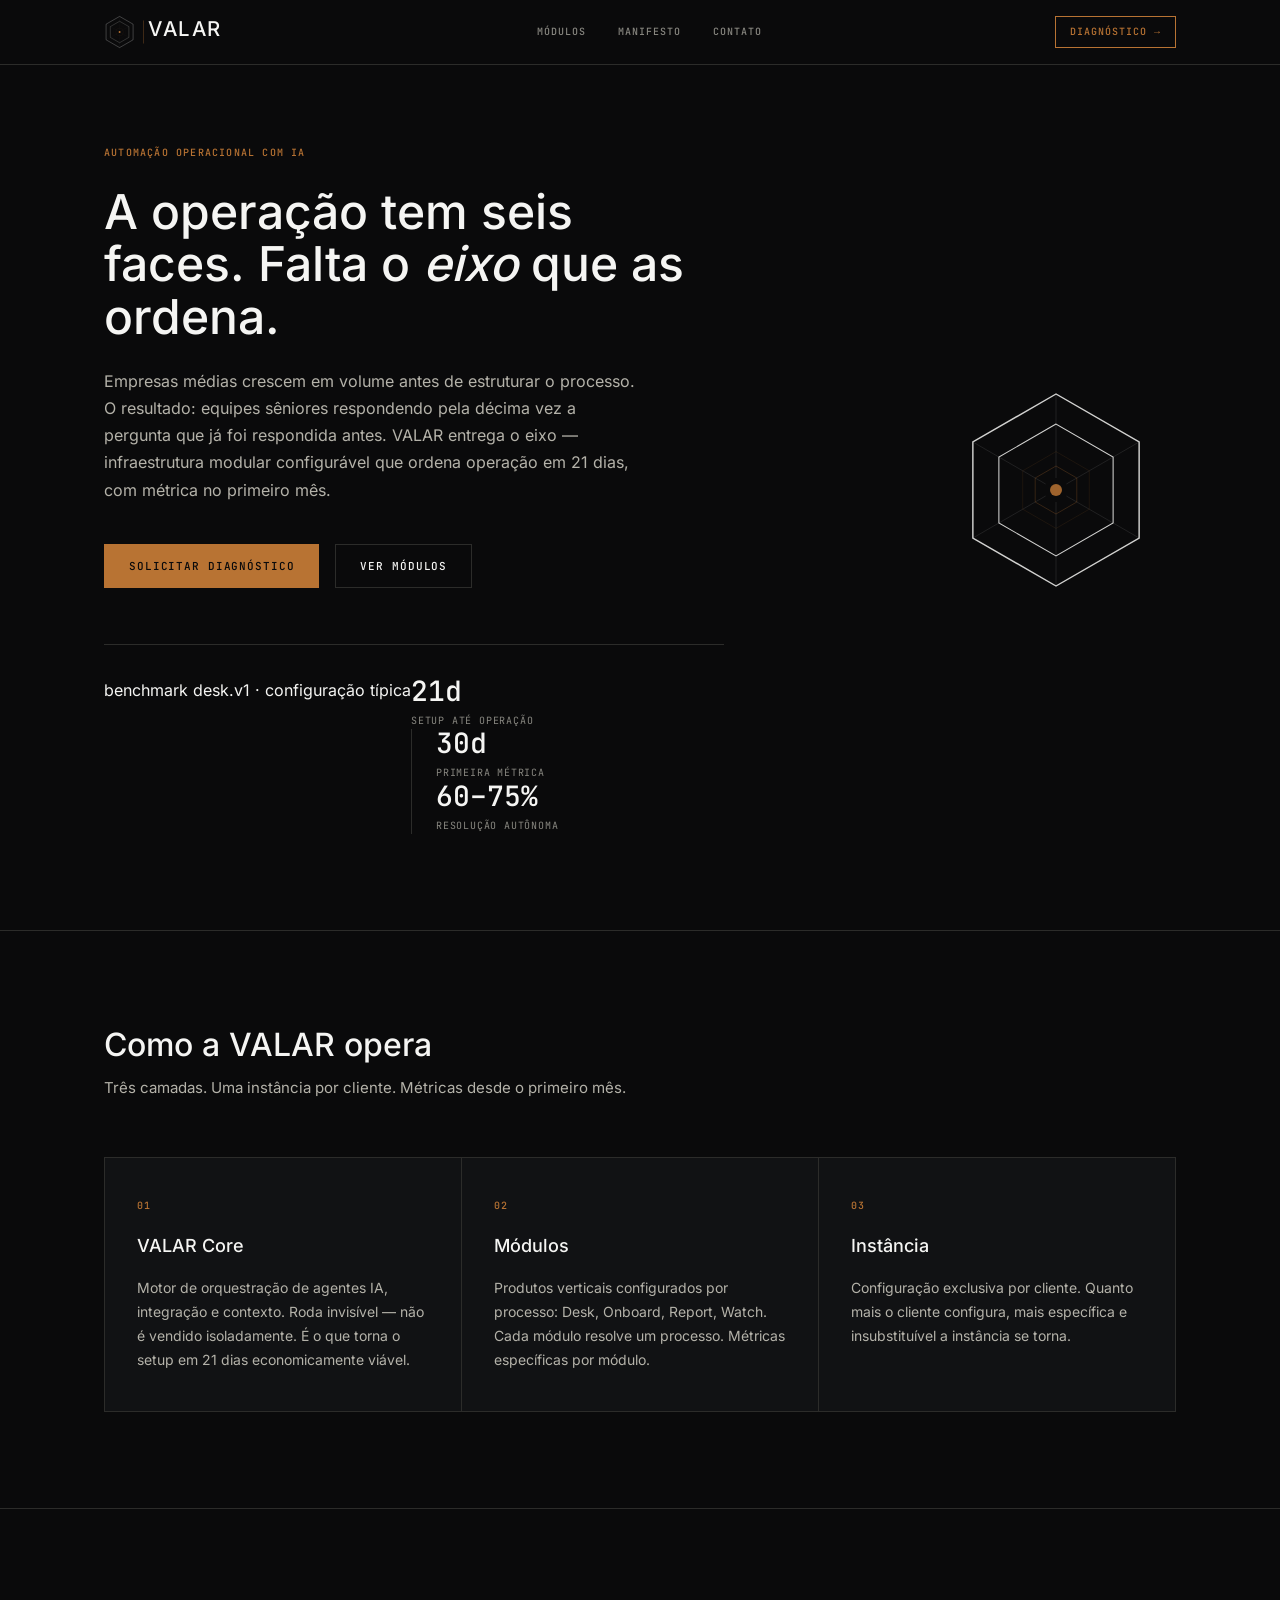
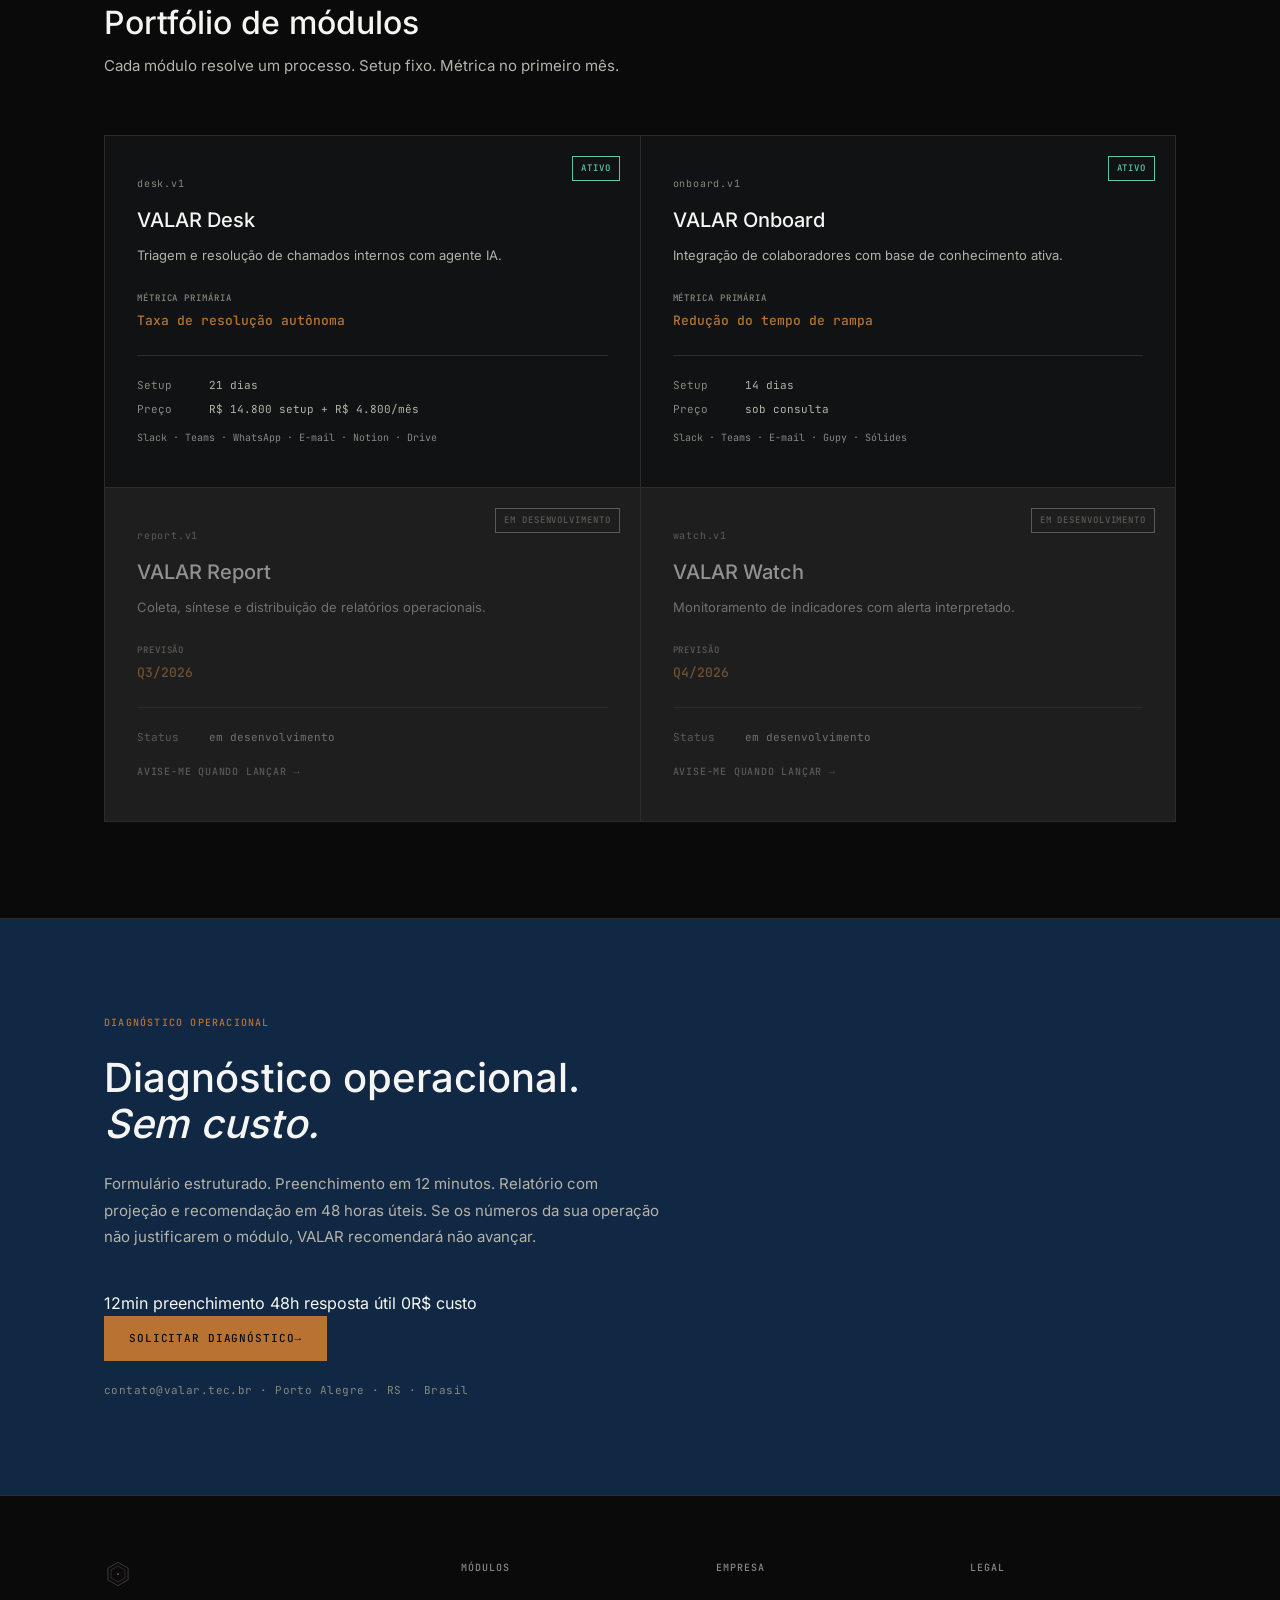
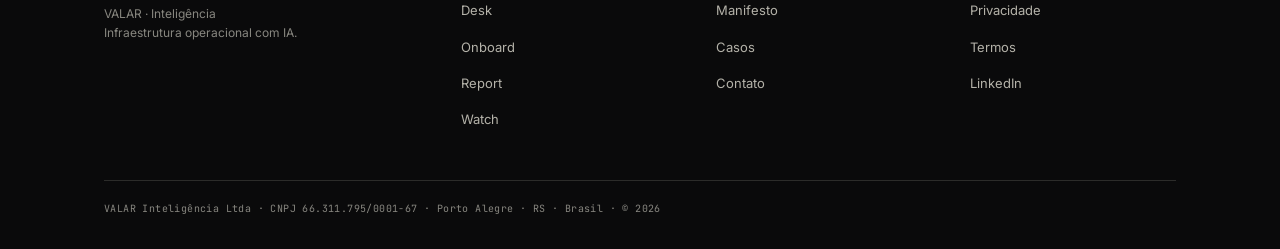
==== commit 4dc1fd32: "feat: index.html — novo hero com stagger, metrics redesenhadas, secao diagnostico com panel+ambient" ====
--- a/index.html
+++ b/index.html
@@ -28,6 +28,9 @@
   <title>VALAR — Inteligência Operacional</title>
   <link rel="preload" as="font" type="font/woff2" crossorigin href="fonts/inter-400-latin.woff2">
   <link rel="preload" as="font" type="font/woff2" crossorigin href="fonts/inter-500-latin.woff2">
+  <link rel="preconnect" href="https://fonts.googleapis.com">
+  <link rel="preconnect" href="https://fonts.gstatic.com" crossorigin>
+  <link rel="stylesheet" href="https://fonts.googleapis.com/css2?family=Fraunces:opsz,wght@9..144,400;9..144,500;9..144,600&family=Geist:wght@400;500;600&display=swap">
   <link rel="stylesheet" href="styles.css">
   <noscript><style>section { opacity: 1 !important; transform: none !important; }</style></noscript>
 
@@ -174,9 +177,9 @@
       <div class="container">
         <div class="hero__inner">
 
-          <div class="hero__content">
+          <div class="hero__content hero-stagger">
             <p class="hero__eyebrow">automação operacional com IA</p>
-            <h1 class="hero__title">A operação tem seis faces. Falta o eixo que as ordena.</h1>
+            <h1 class="hero__title">A operação tem seis faces. Falta o <em>eixo</em> que as ordena.</h1>
             <p class="hero__sub">
               Empresas médias crescem em volume antes de estruturar o processo. O resultado:
               equipes sêniores respondendo pela décima vez a pergunta que já foi respondida antes.
@@ -187,22 +190,25 @@
               <a href="diagnostico.html" class="btn-primary">Solicitar diagnóstico</a>
               <a href="#modulos" class="btn-secondary">Ver módulos</a>
             </div>
-            <div class="hero__metrics">
-              <div class="metric">
-                <div class="metric__value">21d</div>
-                <div class="metric__label">setup até operação</div>
-              </div>
-              <div class="metric">
-                <div class="metric__value">30d</div>
-                <div class="metric__label">primeira métrica</div>
-              </div>
-              <div class="metric">
-                <div class="metric__value">60–75%</div>
-                <div class="metric__label">resolução autônoma</div>
-              </div>
-              <p class="hero__metrics-note">
-                * referência benchmark do módulo VALAR Desk · dados de configuração típica
-              </p>
+            <div class="hero__metrics" role="group" aria-label="Benchmarks operacionais">
+              <div class="hero__metrics-head">
+                <span class="hero__metrics-tag">benchmark</span>
+                <span class="hero__metrics-ref">desk.v1 · configuração típica</span>
+              </div>
+              <div class="hero__metrics-grid">
+                <div class="metric">
+                  <div class="metric__value" data-num="21d">21<span class="metric__unit">d</span></div>
+                  <div class="metric__label">setup até operação</div>
+                </div>
+                <div class="metric">
+                  <div class="metric__value" data-num="30d">30<span class="metric__unit">d</span></div>
+                  <div class="metric__label">primeira métrica</div>
+                </div>
+                <div class="metric">
+                  <div class="metric__value" data-num="60-75">60–75<span class="metric__unit">%</span></div>
+                  <div class="metric__label">resolução autônoma</div>
+                </div>
+              </div>
             </div>
           </div>
 
@@ -233,7 +239,7 @@
           <h2 class="section__title">Como a VALAR opera</h2>
           <p class="section__sub">Três camadas. Uma instância por cliente. Métricas desde o primeiro mês.</p>
         </header>
-        <div class="cards">
+        <div class="cards stagger">
           <div class="layer-card">
             <p class="layer-card__num" aria-hidden="true">01</p>
             <h3 class="layer-card__title">VALAR Core</h3>
@@ -269,7 +275,7 @@
           <h2 class="section__title">Portfólio de módulos</h2>
           <p class="section__sub">Cada módulo resolve um processo. Setup fixo. Métrica no primeiro mês.</p>
         </header>
-        <div class="grid">
+        <div class="grid stagger">
 
           <article class="module-card">
             <span class="module-card__badge badge--ativo">ativo</span>
@@ -365,16 +371,42 @@
 
     <!-- DIAGNÓSTICO -->
     <section id="diagnostico">
+      <div class="diag__ambient" aria-hidden="true"></div>
       <div class="container">
-        <p class="diag__label">diagnóstico operacional</p>
-        <h2 class="diag__title">Diagnóstico operacional. Sem custo.</h2>
-        <p class="diag__body">
-          Formulário estruturado. Preenchimento em 12 minutos. Relatório com projeção e
-          recomendação em 48 horas úteis. Se os números da sua operação não justificarem
-          o módulo, VALAR recomendará não avançar.
-        </p>
-        <a href="diagnostico.html" class="btn-primary">Solicitar diagnóstico →</a>
-        <p class="diag__note">contato@valar.tec.br · Porto Alegre · RS · Brasil</p>
+        <div class="diag__panel">
+          <div class="diag__panel-corner" aria-hidden="true"></div>
+          <p class="diag__label">
+            <span class="diag__label-tick" aria-hidden="true"></span>
+            diagnóstico operacional
+          </p>
+          <h2 class="diag__title">Diagnóstico operacional.<br><em>Sem custo.</em></h2>
+          <p class="diag__body">
+            Formulário estruturado. Preenchimento em 12 minutos. Relatório com projeção e
+            recomendação em 48 horas úteis. Se os números da sua operação não justificarem
+            o módulo, VALAR recomendará não avançar.
+          </p>
+          <div class="diag__specs" aria-hidden="true">
+            <span class="diag__spec">
+              <span class="diag__spec-num">12<span class="diag__spec-unit">min</span></span>
+              <span class="diag__spec-label">preenchimento</span>
+            </span>
+            <span class="diag__spec">
+              <span class="diag__spec-num">48<span class="diag__spec-unit">h</span></span>
+              <span class="diag__spec-label">resposta útil</span>
+            </span>
+            <span class="diag__spec">
+              <span class="diag__spec-num">0<span class="diag__spec-unit">R$</span></span>
+              <span class="diag__spec-label">custo</span>
+            </span>
+          </div>
+          <div class="diag__actions">
+            <a href="diagnostico.html" class="btn-primary btn-primary--lg">
+              Solicitar diagnóstico
+              <span class="btn-arrow" aria-hidden="true">→</span>
+            </a>
+            <p class="diag__note">contato@valar.tec.br · Porto Alegre · RS · Brasil</p>
+          </div>
+        </div>
       </div>
     </section>
 
--- a/styles.css
+++ b/styles.css
@@ -1,10 +1,10 @@
 /* ============================================================
-   VALAR Inteligência — Stylesheet compartilhado
-   Fonte de verdade para todas as páginas do site.
-   v1.0 · Maio 2026
+   VALAR InteligÃªncia â€” Stylesheet compartilhado
+   Fonte de verdade para todas as pÃ¡ginas do site.
+   v1.0 Â· Maio 2026
    ============================================================ */
 
-/* --- FONTES SELF-HOSTED (Latin subset · 400/500) --- */
+/* --- FONTES SELF-HOSTED (Latin subset Â· 400/500) --- */
 @font-face {
   font-family: 'Inter';
   font-style: normal;
@@ -124,7 +124,7 @@
   clip: rect(0,0,0,0); white-space: nowrap; border: 0;
 }
 
-/* --- FADE-IN DE SEÇÕES --- */
+/* --- FADE-IN DE SEÃ‡Ã•ES --- */
 section {
   opacity: 0;
   transform: translateY(20px);
@@ -255,7 +255,7 @@
   .nav__hamburger { display: flex; }
 }
 
-/* --- BOTÕES --- */
+/* --- BOTÃ•ES --- */
 .btn-primary {
   display: inline-flex;
   align-items: center;
@@ -393,7 +393,7 @@
   .metric__value { font-size: 22px; }
 }
 
-/* --- SEÇÃO GENÉRICA --- */
+/* --- SEÃ‡ÃƒO GENÃ‰RICA --- */
 .section {
   padding: 96px 0;
   border-top: 1px solid var(--borda);
@@ -448,7 +448,7 @@
   #como-opera .cards { grid-template-columns: 1fr; }
 }
 
-/* --- MÓDULOS --- */
+/* --- MÃ“DULOS --- */
 #modulos .grid {
   display: grid;
   grid-template-columns: repeat(2, 1fr);
@@ -557,7 +557,7 @@
   #modulos .grid { grid-template-columns: 1fr; }
 }
 
-/* --- DIAGNÓSTICO (seção home) --- */
+/* --- DIAGNÃ“STICO (seÃ§Ã£o home) --- */
 #diagnostico {
   background-color: var(--noite-profunda);
   border-top: 1px solid var(--borda);
@@ -670,7 +670,7 @@
 }
 .nav__backdrop.is-active { display: block; }
 
-/* --- BODY SCROLL LOCK (quando menu mobile está aberto) --- */
+/* --- BODY SCROLL LOCK (quando menu mobile estÃ¡ aberto) --- */
 body.nav-open { overflow: hidden; }
 
 /* --- INNER PAGE HERO --- */
@@ -752,7 +752,7 @@
   border-top: 1px solid var(--borda);
 }
 
-/* --- FORMULÁRIO DE DIAGNÓSTICO --- */
+/* --- FORMULÃRIO DE DIAGNÃ“STICO --- */
 .diag-form-wrap {
   max-width: 720px;
   padding: 64px 0 96px;
@@ -792,9 +792,8 @@
   color: var(--cinza-escuro);
 }
 .form-label-hint {
-  font-size: 9px;
-  color: var(--cinza-escuro);
-  opacity: 0.75;
+  font-size: 11px;
+  color: var(--cinza-medio);
   text-transform: none;
   letter-spacing: 0;
   display: block;
@@ -819,7 +818,7 @@
   outline-offset: 2px;
   border-color: var(--cobre);
 }
-.form-input::placeholder { color: var(--cinza-escuro); }
+.form-input::placeholder { color: var(--cinza-medio); }
 .form-select {
   cursor: pointer;
   background-image: url("data:image/svg+xml,%3Csvg xmlns='http://www.w3.org/2000/svg' width='12' height='8' viewBox='0 0 12 8'%3E%3Cpath d='M1 1l5 5 5-5' stroke='%23888780' stroke-width='1.5' fill='none' stroke-linecap='round'/%3E%3C/svg%3E");
@@ -865,14 +864,14 @@
 .form-note {
   font-family: var(--font-mono);
   font-size: 10px;
-  color: var(--cinza-escuro);
+  color: var(--cinza-medio);
   letter-spacing: 0.04em;
 }
 @media (max-width: 600px) {
   .form-row--2 { grid-template-columns: 1fr; }
 }
 
-/* --- PLACEHOLDER (páginas em construção) --- */
+/* --- PLACEHOLDER (pÃ¡ginas em construÃ§Ã£o) --- */
 .placeholder-block {
   padding: 96px 0;
   border-top: 1px solid var(--borda);
@@ -897,7 +896,7 @@
   margin-top: 32px;
 }
 
-/* --- PÁGINA DE ERRO / OBRIGADO --- */
+/* --- PÃGINA DE ERRO / OBRIGADO --- */
 .status-page {
   min-height: calc(100vh - 128px);
   display: flex;
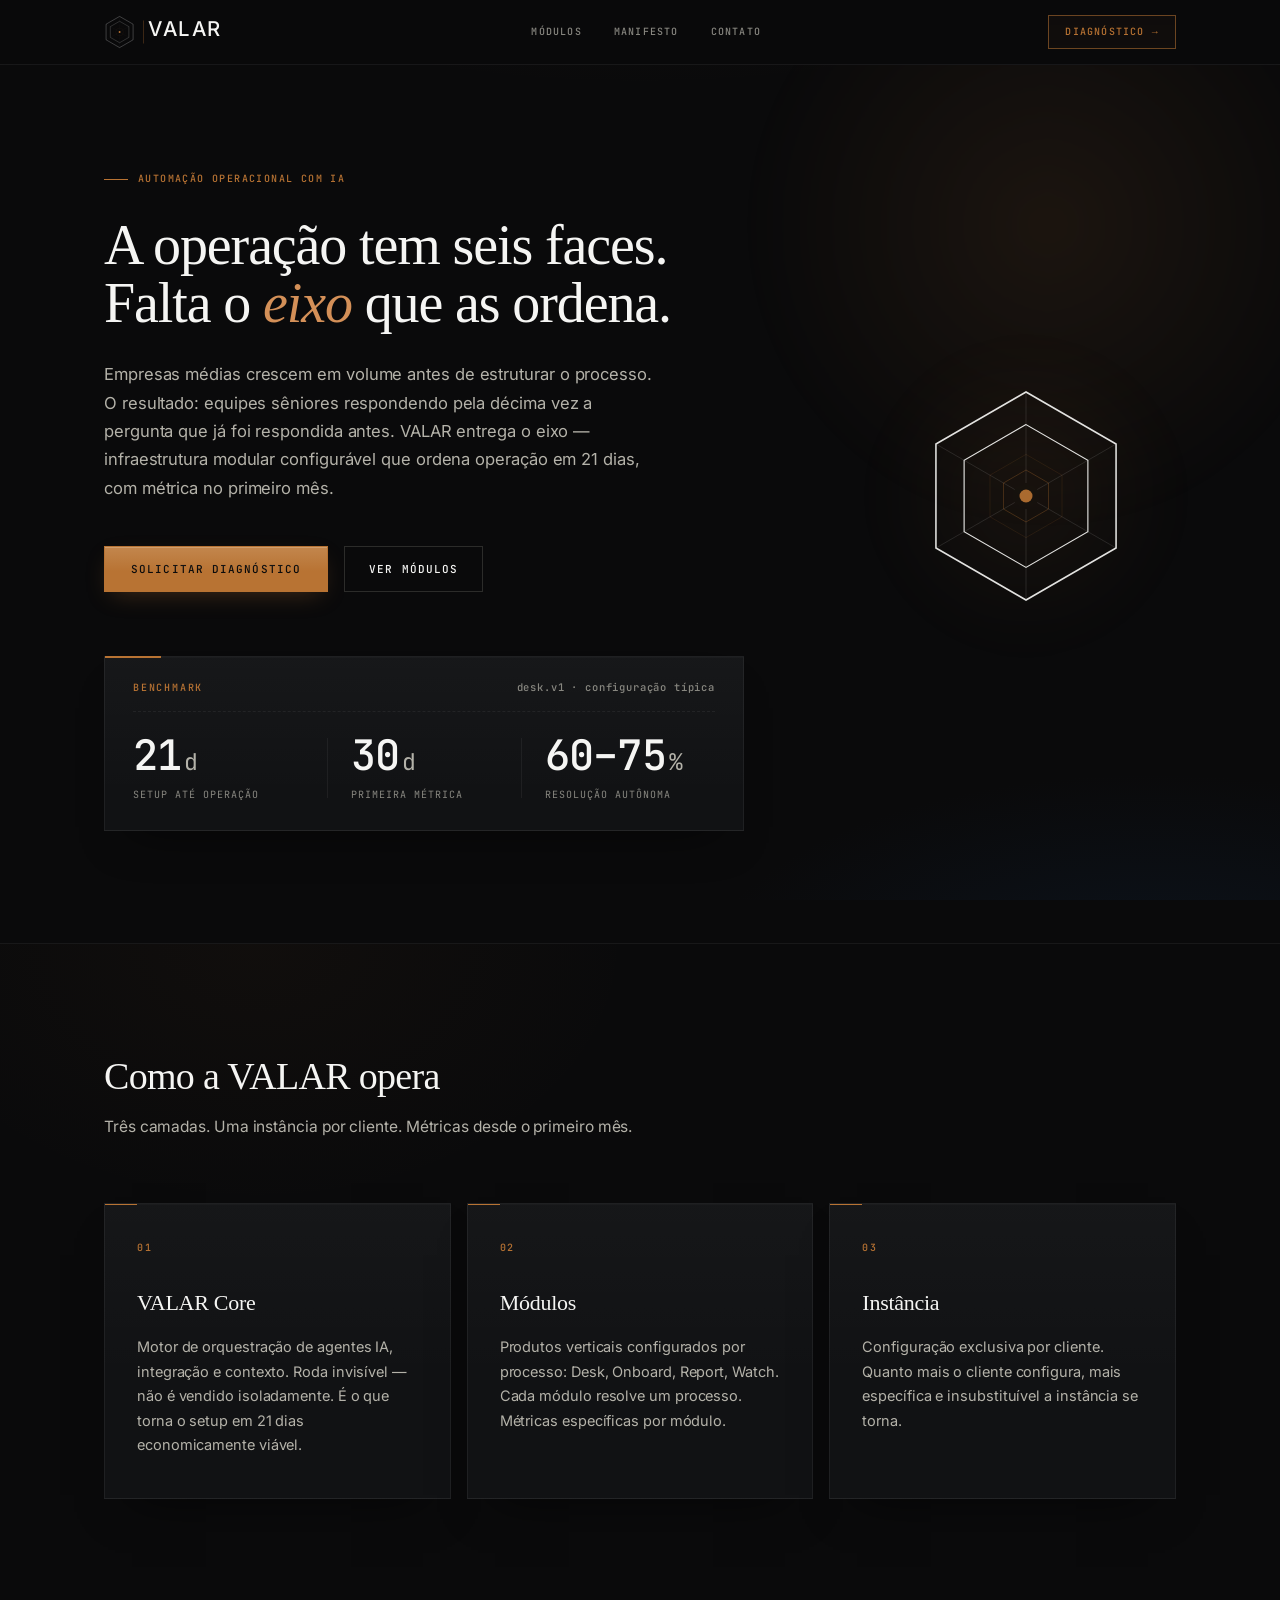
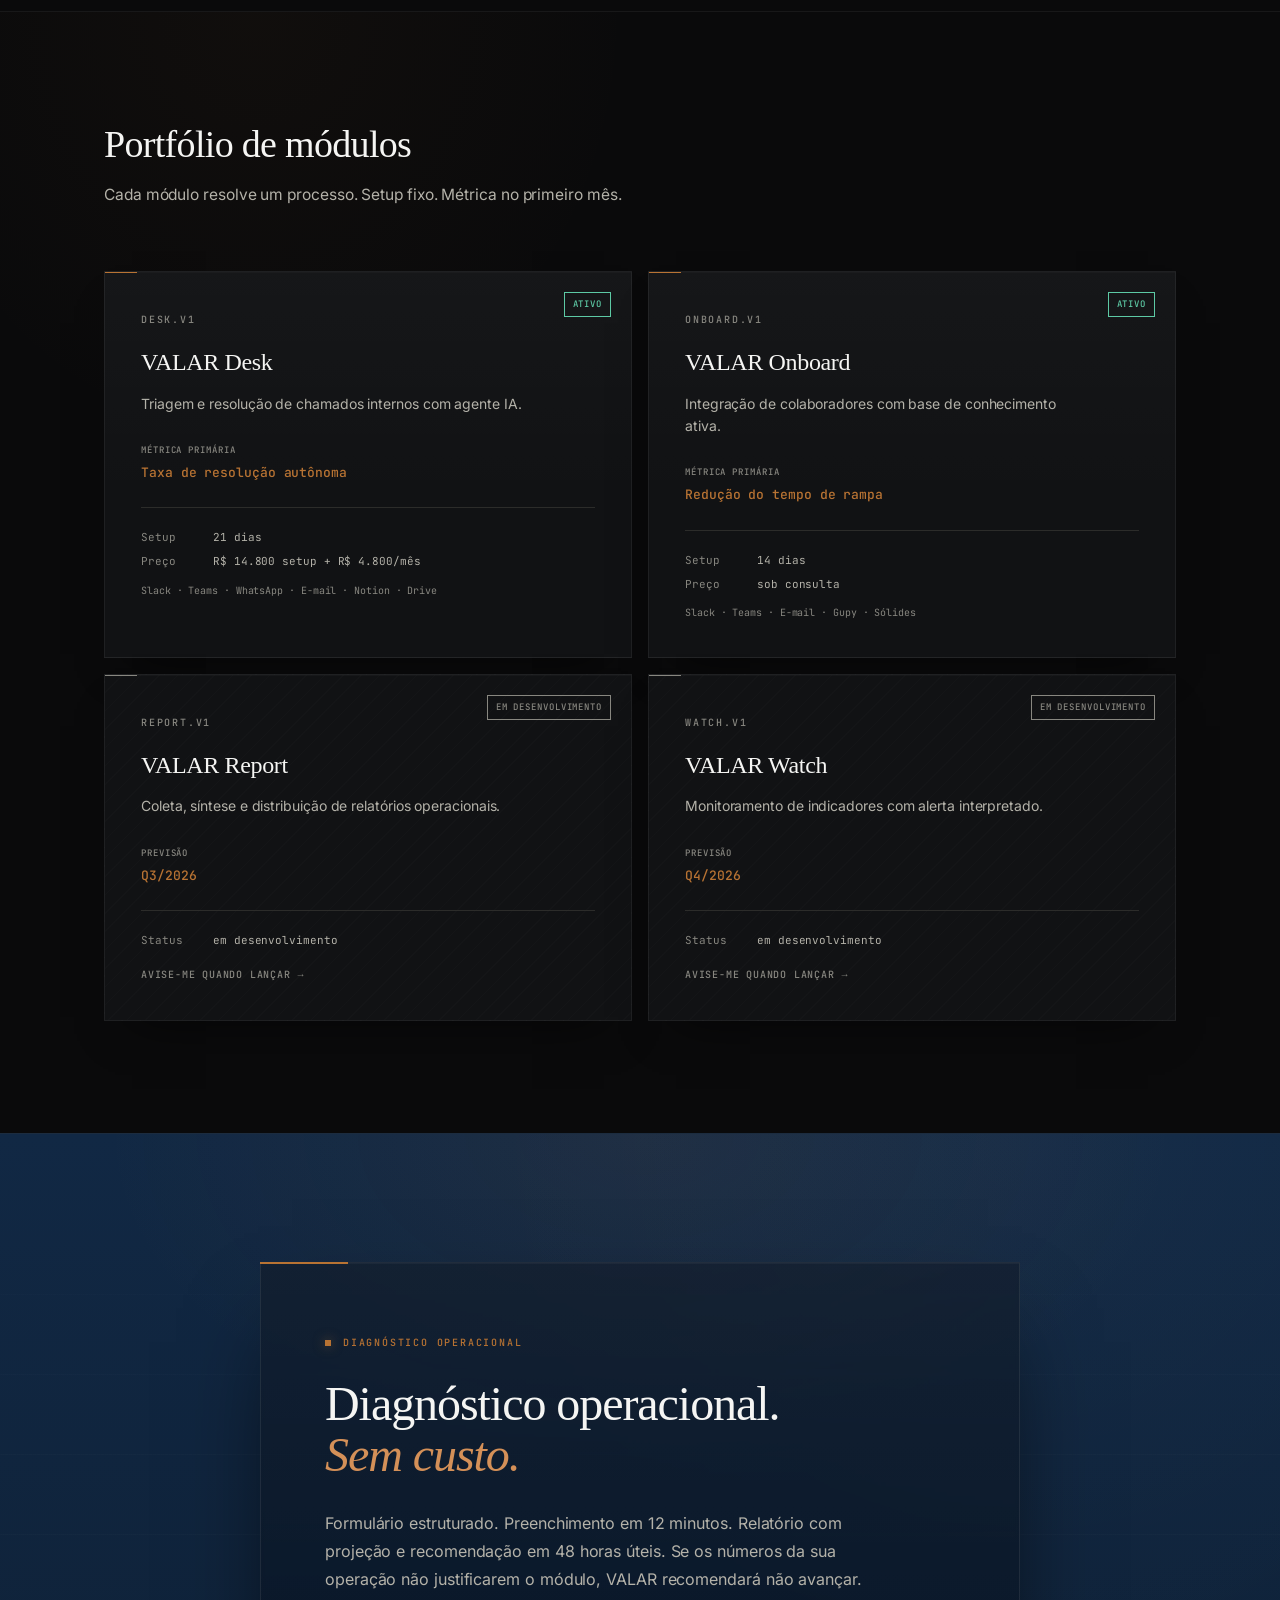
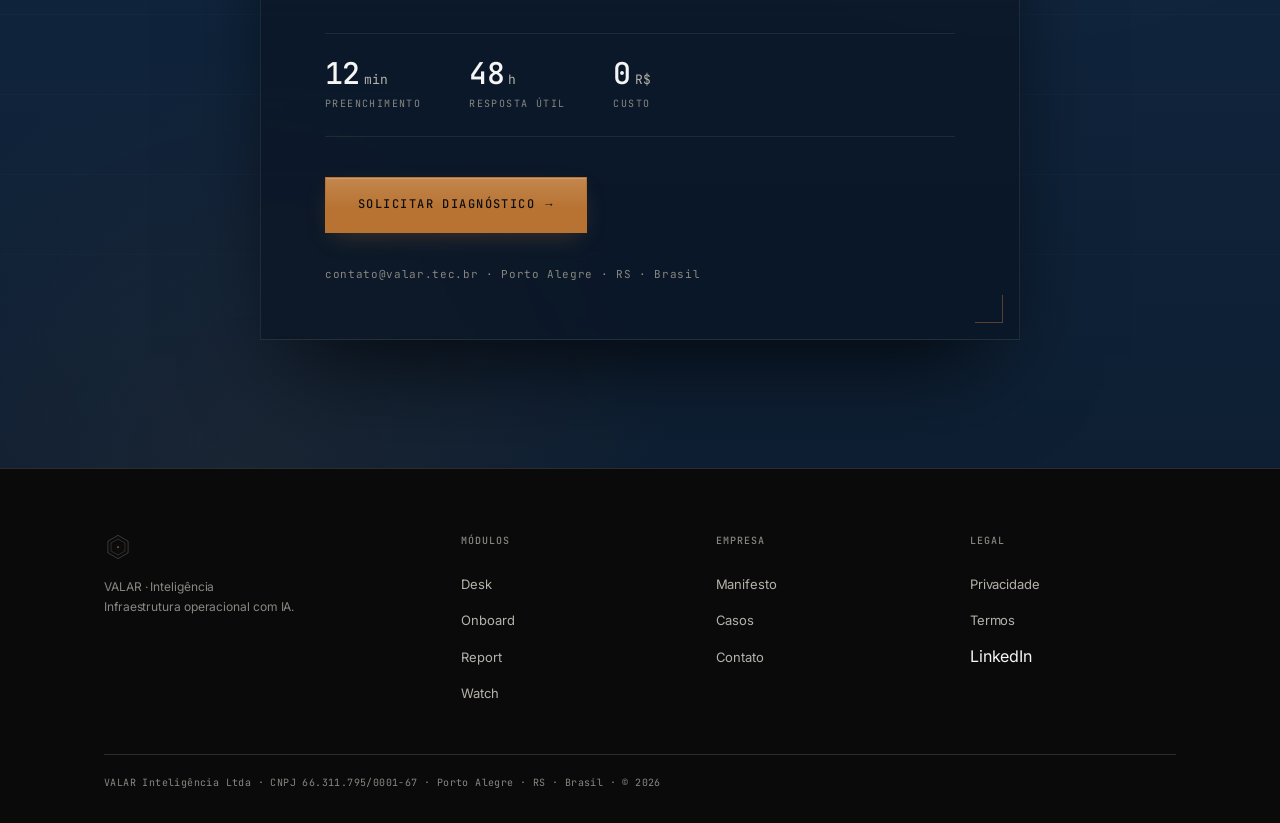
==== commit dccfcd56: "fix: mojibake em styles.css, sitemap lastmod atualizado, link LinkedIn removido do footer (8 paginas" ====
--- a/index.html
+++ b/index.html
@@ -462,7 +462,7 @@
           <ul>
             <li><a href="privacidade.html">Privacidade</a></li>
             <li><a href="termos.html">Termos</a></li>
-            <li><a href="#" aria-label="LinkedIn — perfil a publicar">LinkedIn</a></li>
+            <li>LinkedIn</li>
           </ul>
         </div>
 
--- a/styles.css
+++ b/styles.css
@@ -1,5 +1,5 @@
 /* ============================================================
-   VALAR InteligÃªncia â€” Stylesheet compartilhado
+   VALAR Inteligência "” Stylesheet compartilhado
    Fonte de verdade para todas as pÃ¡ginas do site.
    v1.0 Â· Maio 2026
    ============================================================ */
@@ -49,17 +49,36 @@
 /* --- DESIGN TOKENS + COLOR SCHEME --- */
 :root {
   color-scheme: dark;
-  --obsidiana:      #0A0A0B;
-  --noite-profunda: #112844;
-  --cobre:          #B87333;
-  --marfim:         #F5F5F3;
-  --cinza-medio:    #B4B2A9;
-  --cinza-escuro:   #888780;
-  --borda:          #2C2C2A;
-  --superficie:     #111214;
-  --verde-ok:       #5DCAA5;
-  --font-sans:      'Inter', system-ui, sans-serif;
-  --font-mono:      'JetBrains Mono', ui-monospace, monospace;
+  --obsidiana:        #0A0A0B;
+  --obsidiana-elev:   #0E0E10;
+  --noite-profunda:   #112844;
+  --cobre:            #B87333;
+  --cobre-luz:        #D49058;
+  --marfim:           #F5F5F3;
+  --cinza-medio:      #B4B2A9;
+  --cinza-escuro:     #888780;
+  --borda:            #2C2C2A;
+  --borda-suave:      rgba(245, 245, 243, 0.06);
+  --superficie:       #111214;
+  --superficie-elev:  #16171A;
+  --verde-ok:         #5DCAA5;
+
+  /* Tipografia */
+  --font-display: 'Fraunces', 'Times New Roman', Georgia, serif;
+  --font-sans:    'Geist', 'Inter', system-ui, -apple-system, BlinkMacSystemFont, sans-serif;
+  --font-mono:    'JetBrains Mono', ui-monospace, 'SF Mono', Menlo, monospace;
+
+  /* Profundidade — Linear principle */
+  --shadow-card:        0 1px 0 rgba(245, 245, 243, 0.025) inset, 0 24px 48px -28px rgba(0, 0, 0, 0.7);
+  --shadow-card-hover:  0 1px 0 rgba(184, 115, 51, 0.22) inset, 0 36px 72px -28px rgba(0, 0, 0, 0.85);
+  --shadow-button:      0 1px 0 rgba(255, 240, 220, 0.22) inset, 0 8px 24px -8px rgba(184, 115, 51, 0.35);
+  --shadow-button-hov:  0 1px 0 rgba(255, 240, 220, 0.42) inset, 0 16px 36px -10px rgba(184, 115, 51, 0.55);
+  --shadow-panel:       0 1px 0 rgba(245, 245, 243, 0.04) inset, 0 48px 96px -32px rgba(0, 0, 0, 0.8);
+
+  /* Easing — Palantir gravity */
+  --ease-out-expo:  cubic-bezier(0.16, 1, 0.3, 1);
+  --ease-out-soft:  cubic-bezier(0.22, 0.61, 0.36, 1);
+  --ease-in-out:    cubic-bezier(0.65, 0, 0.35, 1);
 }
 
 /* --- RESET --- */
@@ -76,7 +95,15 @@
   font-family: var(--font-sans);
   font-weight: 400;
   line-height: 1.65;
+  letter-spacing: -0.005em;
   -webkit-font-smoothing: antialiased;
+  -moz-osx-font-smoothing: grayscale;
+  text-rendering: optimizeLegibility;
+  /* Luz ambiente sutil — gradiente de profundidade global */
+  background-image:
+    radial-gradient(ellipse 80% 50% at 50% -20%, rgba(184, 115, 51, 0.06), transparent 60%),
+    radial-gradient(ellipse 60% 40% at 90% 110%, rgba(17, 40, 68, 0.32), transparent 60%);
+  background-attachment: fixed;
 }
 a { color: inherit; text-decoration: none; }
 ul { list-style: none; }
@@ -124,18 +151,56 @@
   clip: rect(0,0,0,0); white-space: nowrap; border: 0;
 }
 
-/* --- FADE-IN DE SEÃ‡Ã•ES --- */
+/* --- FADE-IN DE SEÇÕES (com stagger choreography) --- */
 section {
   opacity: 0;
-  transform: translateY(20px);
-  transition: opacity 200ms ease-out, transform 200ms ease-out;
+  transform: translateY(28px);
+  transition: opacity 700ms var(--ease-out-expo), transform 700ms var(--ease-out-expo);
 }
 section.is-visible {
   opacity: 1;
   transform: translateY(0);
 }
+/* Stagger: filhos diretos de .stagger revelam em cascata após a seção entrar */
+.stagger > * {
+  opacity: 0;
+  transform: translateY(18px);
+  transition: opacity 700ms var(--ease-out-expo), transform 700ms var(--ease-out-expo);
+}
+.is-visible .stagger > * {
+  opacity: 1;
+  transform: translateY(0);
+}
+.is-visible .stagger > *:nth-child(1) { transition-delay: 80ms;  }
+.is-visible .stagger > *:nth-child(2) { transition-delay: 180ms; }
+.is-visible .stagger > *:nth-child(3) { transition-delay: 280ms; }
+.is-visible .stagger > *:nth-child(4) { transition-delay: 380ms; }
+.is-visible .stagger > *:nth-child(5) { transition-delay: 480ms; }
+.is-visible .stagger > *:nth-child(6) { transition-delay: 580ms; }
+
+/* Hero: revela em cascata interna no load (sem esperar observer) */
+.hero-stagger > * {
+  opacity: 0;
+  transform: translateY(14px);
+  animation: heroIn 800ms var(--ease-out-expo) both;
+}
+.hero-stagger > *:nth-child(1) { animation-delay: 120ms; }
+.hero-stagger > *:nth-child(2) { animation-delay: 240ms; }
+.hero-stagger > *:nth-child(3) { animation-delay: 360ms; }
+.hero-stagger > *:nth-child(4) { animation-delay: 480ms; }
+.hero-stagger > *:nth-child(5) { animation-delay: 640ms; }
+@keyframes heroIn {
+  from { opacity: 0; transform: translateY(14px); }
+  to   { opacity: 1; transform: translateY(0); }
+}
+
 @media (prefers-reduced-motion: reduce) {
-  section { opacity: 1; transform: none; transition: none; }
+  section, .stagger > *, .hero-stagger > * {
+    opacity: 1 !important;
+    transform: none !important;
+    transition: none !important;
+    animation: none !important;
+  }
 }
 
 /* --- LAYOUT --- */
@@ -151,8 +216,15 @@
   position: sticky;
   top: 0;
   z-index: 100;
-  background-color: var(--obsidiana);
-  border-bottom: 1px solid var(--borda);
+  background-color: rgba(10, 10, 11, 0.78);
+  backdrop-filter: blur(16px) saturate(140%);
+  -webkit-backdrop-filter: blur(16px) saturate(140%);
+  border-bottom: 1px solid var(--borda-suave);
+  transition: background-color 220ms var(--ease-out-soft), border-color 220ms var(--ease-out-soft);
+}
+.nav.is-scrolled {
+  background-color: rgba(10, 10, 11, 0.92);
+  border-bottom-color: var(--borda);
 }
 .nav__inner {
   display: flex;
@@ -175,34 +247,56 @@
   align-items: center;
   gap: 32px;
 }
-.nav__links a {
-  font-family: var(--font-mono);
-  font-size: 10px;
-  font-weight: 500;
-  text-transform: uppercase;
-  letter-spacing: 0.1em;
-  color: var(--cinza-escuro);
-  transition: color 150ms ease;
-}
-.nav__links a:hover { color: var(--marfim); }
 .nav__cta {
+  position: relative;
   display: inline-flex;
   align-items: center;
-  font-family: var(--font-mono);
-  font-size: 10px;
-  font-weight: 500;
-  text-transform: uppercase;
-  letter-spacing: 0.1em;
+  gap: 6px;
+  font-family: var(--font-mono);
+  font-size: 10px;
+  font-weight: 500;
+  text-transform: uppercase;
+  letter-spacing: 0.12em;
   color: var(--cobre);
-  border: 1px solid var(--cobre);
-  padding: 7px 14px;
-  transition: background-color 150ms ease, color 150ms ease;
+  border: 1px solid rgba(184, 115, 51, 0.55);
+  padding: 8px 16px;
+  background-color: rgba(184, 115, 51, 0.04);
+  transition:
+    background-color 280ms var(--ease-out-soft),
+    color 280ms var(--ease-out-soft),
+    border-color 280ms var(--ease-out-soft);
   white-space: nowrap;
 }
 .nav__cta:hover {
   background-color: var(--cobre);
   color: var(--obsidiana);
-}
+  border-color: var(--cobre);
+}
+.nav__links a {
+  position: relative;
+  font-family: var(--font-mono);
+  font-size: 10px;
+  font-weight: 500;
+  text-transform: uppercase;
+  letter-spacing: 0.12em;
+  color: var(--cinza-escuro);
+  transition: color 220ms var(--ease-out-soft);
+  padding: 4px 0;
+}
+.nav__links a::after {
+  content: '';
+  position: absolute;
+  left: 0;
+  right: 0;
+  bottom: 0;
+  height: 1px;
+  background-color: var(--cobre);
+  transform: scaleX(0);
+  transform-origin: left;
+  transition: transform 320ms var(--ease-out-soft);
+}
+.nav__links a:hover { color: var(--marfim); }
+.nav__links a:hover::after { transform: scaleX(1); }
 .nav__hamburger {
   display: none;
   flex-direction: column;
@@ -255,213 +349,520 @@
   .nav__hamburger { display: flex; }
 }
 
-/* --- BOTÃ•ES --- */
+/* --- BOTÕES (gravidade Palantir + transição deliberada) --- */
 .btn-primary {
+  position: relative;
   display: inline-flex;
   align-items: center;
-  min-height: 44px;
+  gap: 10px;
+  min-height: 46px;
   background-color: var(--cobre);
   color: var(--obsidiana);
   font-family: var(--font-mono);
   font-size: 11px;
   font-weight: 500;
   text-transform: uppercase;
-  letter-spacing: 0.08em;
-  padding: 12px 24px;
+  letter-spacing: 0.1em;
+  padding: 13px 26px;
   border: 1px solid var(--cobre);
-  transition: background-color 150ms ease, color 150ms ease;
+  box-shadow: var(--shadow-button);
+  transition:
+    transform 320ms var(--ease-out-soft),
+    box-shadow 320ms var(--ease-out-soft),
+    background-color 320ms var(--ease-out-soft),
+    border-color 320ms var(--ease-out-soft);
+  will-change: transform, box-shadow;
+}
+.btn-primary::before {
+  content: '';
+  position: absolute;
+  inset: 0;
+  background: linear-gradient(180deg, rgba(255, 240, 220, 0.18), transparent 55%);
+  pointer-events: none;
+  opacity: 0.85;
+  transition: opacity 320ms var(--ease-out-soft);
 }
 .btn-primary:hover {
-  background-color: transparent;
-  color: var(--cobre);
-}
+  background-color: var(--cobre-luz);
+  border-color: var(--cobre-luz);
+  transform: translateY(-1px);
+  box-shadow: var(--shadow-button-hov);
+}
+.btn-primary:hover::before { opacity: 1; }
+.btn-primary:active {
+  transform: translateY(0);
+  box-shadow: var(--shadow-button);
+  transition-duration: 80ms;
+}
+.btn-primary .btn-arrow {
+  display: inline-block;
+  transition: transform 320ms var(--ease-out-soft);
+}
+.btn-primary:hover .btn-arrow { transform: translateX(4px); }
+
+.btn-primary--lg {
+  min-height: 56px;
+  font-size: 12px;
+  padding: 17px 32px;
+  letter-spacing: 0.12em;
+}
+
 .btn-secondary {
+  position: relative;
   display: inline-flex;
   align-items: center;
-  min-height: 44px;
+  gap: 8px;
+  min-height: 46px;
   background-color: transparent;
   color: var(--marfim);
   font-family: var(--font-mono);
   font-size: 11px;
   font-weight: 500;
   text-transform: uppercase;
-  letter-spacing: 0.08em;
-  padding: 12px 24px;
+  letter-spacing: 0.1em;
+  padding: 13px 24px;
   border: 1px solid var(--borda);
-  transition: border-color 150ms ease, color 150ms ease;
+  transition:
+    border-color 280ms var(--ease-out-soft),
+    color 280ms var(--ease-out-soft),
+    background-color 280ms var(--ease-out-soft),
+    transform 280ms var(--ease-out-soft);
+}
+.btn-secondary::after {
+  content: '';
+  position: absolute;
+  left: 24px;
+  right: 24px;
+  bottom: 12px;
+  height: 1px;
+  background-color: var(--cobre);
+  transform: scaleX(0);
+  transform-origin: left;
+  transition: transform 320ms var(--ease-out-soft);
 }
 .btn-secondary:hover {
-  border-color: var(--cinza-medio);
+  border-color: rgba(184, 115, 51, 0.55);
   color: var(--marfim);
-}
+  background-color: rgba(184, 115, 51, 0.04);
+}
+.btn-secondary:hover::after { transform: scaleX(1); }
 
 /* --- HERO (home) --- */
 #hero {
-  padding: 80px 0 96px;
+  position: relative;
+  padding: 96px 0 112px;
   opacity: 1;
   transform: none;
-}
+  overflow: hidden;
+}
+/* Luz ambiente do hero — copper spotlight superior, sutil */
+#hero::before {
+  content: '';
+  position: absolute;
+  top: -200px;
+  right: -10%;
+  width: 720px;
+  height: 720px;
+  background: radial-gradient(circle, rgba(184, 115, 51, 0.10), transparent 60%);
+  pointer-events: none;
+  filter: blur(8px);
+}
+#hero > .container { position: relative; z-index: 1; }
 .hero__inner {
   display: grid;
   grid-template-columns: 1fr auto;
   gap: 64px;
   align-items: center;
 }
-.hero__content { max-width: 620px; }
+.hero__content { max-width: 640px; }
 .hero__eyebrow {
-  font-family: var(--font-mono);
-  font-size: 10px;
-  font-weight: 500;
-  text-transform: uppercase;
-  letter-spacing: 0.12em;
+  display: inline-flex;
+  align-items: center;
+  gap: 10px;
+  font-family: var(--font-mono);
+  font-size: 10px;
+  font-weight: 500;
+  text-transform: uppercase;
+  letter-spacing: 0.14em;
   color: var(--cobre);
-  margin-bottom: 24px;
+  margin-bottom: 28px;
+}
+.hero__eyebrow::before {
+  content: '';
+  width: 24px;
+  height: 1px;
+  background-color: var(--cobre);
+  display: inline-block;
 }
 .hero__title {
-  font-size: clamp(32px, 5vw, 48px);
-  font-weight: 500;
-  line-height: 1.1;
+  font-family: var(--font-display);
+  font-size: clamp(34px, 5.4vw, 56px);
+  font-weight: 400;
+  line-height: 1.04;
+  letter-spacing: -0.02em;
   color: var(--marfim);
-  margin-bottom: 24px;
+  margin-bottom: 28px;
+  font-variation-settings: 'opsz' 144, 'SOFT' 0, 'WONK' 0;
+}
+.hero__title em {
+  font-style: italic;
+  font-weight: 400;
+  color: var(--cobre-luz);
+  font-variation-settings: 'opsz' 144, 'SOFT' 50;
 }
 .hero__sub {
-  font-size: 16px;
+  font-size: 16.5px;
   color: var(--cinza-medio);
-  line-height: 1.7;
-  margin-bottom: 40px;
-  max-width: 540px;
+  line-height: 1.72;
+  margin-bottom: 44px;
+  max-width: 560px;
 }
 .hero__ctas {
   display: flex;
   flex-wrap: wrap;
   gap: 16px;
-  margin-bottom: 56px;
-}
+  margin-bottom: 64px;
+}
+
+/* Métricas como placa de instrumento */
 .hero__metrics {
-  display: flex;
-  flex-wrap: wrap;
+  position: relative;
+  background:
+    linear-gradient(180deg, rgba(245, 245, 243, 0.022), transparent 80%),
+    var(--superficie);
+  border: 1px solid var(--borda-suave);
+  box-shadow: var(--shadow-card);
+  padding: 22px 28px 28px;
+  border-radius: 0;
+  isolation: isolate;
+}
+/* Régua superior copper — marca como "data" */
+.hero__metrics::before {
+  content: '';
+  position: absolute;
+  top: -1px;
+  left: 0;
+  width: 56px;
+  height: 2px;
+  background-color: var(--cobre);
+}
+.hero__metrics-head {
+  display: flex;
+  justify-content: space-between;
+  align-items: baseline;
+  font-family: var(--font-mono);
+  font-size: 10px;
+  font-weight: 500;
+  text-transform: uppercase;
+  letter-spacing: 0.14em;
+  color: var(--cinza-escuro);
+  margin-bottom: 22px;
+  padding-bottom: 14px;
+  border-bottom: 1px dashed rgba(245, 245, 243, 0.06);
+}
+.hero__metrics-tag {
+  color: var(--cobre);
+  letter-spacing: 0.18em;
+}
+.hero__metrics-ref {
+  color: var(--cinza-escuro);
+  letter-spacing: 0.08em;
+  text-transform: none;
+  font-size: 10.5px;
+}
+.hero__metrics-grid {
+  display: grid;
+  grid-template-columns: repeat(3, 1fr);
   gap: 0;
-  border-top: 1px solid var(--borda);
-  padding-top: 32px;
 }
 .metric {
-  flex: 1;
-  min-width: 120px;
-  padding: 0 24px 0 0;
-}
-.metric + .metric {
-  padding-left: 24px;
-  border-left: 1px solid var(--borda);
+  position: relative;
+  padding: 0 24px;
+}
+.metric:first-child { padding-left: 0; }
+.metric:last-child { padding-right: 0; }
+.metric + .metric::before {
+  content: '';
+  position: absolute;
+  left: 0;
+  top: 4px;
+  bottom: 4px;
+  width: 1px;
+  background-color: var(--borda-suave);
 }
 .metric__value {
-  font-family: var(--font-mono);
-  font-size: 28px;
+  display: flex;
+  align-items: baseline;
+  gap: 2px;
+  font-family: var(--font-mono);
+  font-size: clamp(32px, 4.4vw, 42px);
   font-weight: 500;
   color: var(--marfim);
   line-height: 1;
-  margin-bottom: 8px;
+  margin-bottom: 12px;
+  letter-spacing: -0.02em;
+  font-variant-numeric: tabular-nums;
+}
+.metric__unit {
+  font-size: 0.55em;
+  font-weight: 400;
+  color: var(--cinza-medio);
+  letter-spacing: 0;
+  margin-left: 1px;
 }
 .metric__label {
   font-family: var(--font-mono);
   font-size: 10px;
   font-weight: 400;
   text-transform: uppercase;
-  letter-spacing: 0.08em;
-  color: var(--cinza-escuro);
-}
-.hero__metrics-note {
-  width: 100%;
-  margin-top: 16px;
-  font-family: var(--font-mono);
-  font-size: 9px;
-  color: var(--cinza-escuro);
-  letter-spacing: 0.04em;
-}
-.hero__symbol { flex-shrink: 0; }
+  letter-spacing: 0.1em;
+  color: var(--cinza-escuro);
+  line-height: 1.4;
+}
+
+.hero__symbol {
+  flex-shrink: 0;
+  position: relative;
+  display: flex;
+  align-items: center;
+  justify-content: center;
+  padding: 20px;
+}
+.hero__symbol::before {
+  content: '';
+  position: absolute;
+  inset: -10%;
+  background: radial-gradient(circle, rgba(184, 115, 51, 0.08), transparent 60%);
+  pointer-events: none;
+  filter: blur(20px);
+}
 .hero__symbol svg {
-  width: 240px;
-  height: 240px;
-  opacity: 0.85;
+  position: relative;
+  width: 260px;
+  height: 260px;
+  opacity: 0.92;
+  animation: heroSymbolFloat 12s ease-in-out infinite;
+}
+@keyframes heroSymbolFloat {
+  0%, 100% { transform: translateY(0); }
+  50%      { transform: translateY(-8px); }
 }
 @media (max-width: 900px) {
   .hero__inner { grid-template-columns: 1fr; }
   .hero__symbol { display: none; }
 }
-@media (max-width: 480px) {
-  #hero { padding: 56px 0 64px; }
-  .metric { min-width: 80px; }
-  .metric__value { font-size: 22px; }
-}
-
-/* --- SEÃ‡ÃƒO GENÃ‰RICA --- */
+@media (max-width: 600px) {
+  #hero { padding: 64px 0 80px; }
+  .hero__metrics { padding: 18px 20px 22px; }
+  .hero__metrics-head { font-size: 9px; }
+  .hero__metrics-grid { grid-template-columns: 1fr; gap: 20px; }
+  .metric { padding: 0 !important; }
+  .metric + .metric { padding-top: 20px !important; border-top: 1px solid var(--borda-suave); }
+  .metric + .metric::before { display: none; }
+}
+@media (prefers-reduced-motion: reduce) {
+  .hero__symbol svg { animation: none; }
+}
+
+/* --- SEÇÃO GENÉRICA --- */
 .section {
-  padding: 96px 0;
-  border-top: 1px solid var(--borda);
-}
-.section__header { margin-bottom: 56px; }
+  position: relative;
+  padding: 112px 0;
+  border-top: 1px solid var(--borda-suave);
+  overflow: hidden;
+}
+/* Luz ambiente direcional por seção (Linear) */
+.section::before {
+  content: '';
+  position: absolute;
+  top: -40%;
+  left: -10%;
+  width: 60%;
+  height: 80%;
+  background: radial-gradient(ellipse, rgba(184, 115, 51, 0.04), transparent 70%);
+  pointer-events: none;
+}
+.section--right::before {
+  left: auto;
+  right: -10%;
+  background: radial-gradient(ellipse, rgba(17, 40, 68, 0.55), transparent 70%);
+}
+.section > .container { position: relative; z-index: 1; }
+
+.section__header { margin-bottom: 64px; max-width: 720px; }
+.section__eyebrow {
+  display: inline-flex;
+  align-items: center;
+  gap: 10px;
+  font-family: var(--font-mono);
+  font-size: 10px;
+  font-weight: 500;
+  text-transform: uppercase;
+  letter-spacing: 0.14em;
+  color: var(--cobre);
+  margin-bottom: 20px;
+}
+.section__eyebrow::before {
+  content: '';
+  width: 24px;
+  height: 1px;
+  background-color: var(--cobre);
+  display: inline-block;
+}
 .section__title {
-  font-size: clamp(24px, 3vw, 32px);
-  font-weight: 500;
+  font-family: var(--font-display);
+  font-size: clamp(26px, 3.4vw, 38px);
+  font-weight: 400;
   color: var(--marfim);
-  line-height: 1.15;
-  margin-bottom: 12px;
+  line-height: 1.1;
+  letter-spacing: -0.018em;
+  margin-bottom: 16px;
+  font-variation-settings: 'opsz' 144, 'SOFT' 0;
 }
 .section__sub {
-  font-size: 15px;
+  font-size: 15.5px;
   color: var(--cinza-medio);
-  max-width: 560px;
-}
-
-/* --- COMO OPERA --- */
+  max-width: 580px;
+  line-height: 1.65;
+}
+
+/* --- COMO OPERA — cards com elevação Linear --- */
 #como-opera .cards {
   display: grid;
   grid-template-columns: repeat(3, 1fr);
-  gap: 1px;
-  background-color: var(--borda);
-  border: 1px solid var(--borda);
+  gap: 16px;
+  background: transparent;
+  border: none;
 }
 .layer-card {
-  background-color: var(--superficie);
-  padding: 40px 32px;
-}
+  position: relative;
+  background:
+    linear-gradient(180deg, rgba(245, 245, 243, 0.018), transparent 60%),
+    var(--superficie);
+  padding: 36px 32px 40px;
+  border: 1px solid var(--borda-suave);
+  box-shadow: var(--shadow-card);
+  overflow: hidden;
+  transition:
+    transform 420ms var(--ease-out-soft),
+    box-shadow 420ms var(--ease-out-soft),
+    border-color 420ms var(--ease-out-soft);
+}
+.layer-card::before {
+  content: '';
+  position: absolute;
+  top: 0;
+  left: 0;
+  width: 32px;
+  height: 1px;
+  background-color: var(--cobre);
+  transition: width 420ms var(--ease-out-soft);
+}
+.layer-card::after {
+  content: '';
+  position: absolute;
+  top: -40%;
+  right: -30%;
+  width: 280px;
+  height: 280px;
+  background: radial-gradient(circle, rgba(184, 115, 51, 0.06), transparent 60%);
+  opacity: 0;
+  transition: opacity 420ms var(--ease-out-soft);
+  pointer-events: none;
+}
+.layer-card:hover {
+  transform: translateY(-3px);
+  box-shadow: var(--shadow-card-hover);
+  border-color: rgba(245, 245, 243, 0.10);
+}
+.layer-card:hover::before { width: 64px; }
+.layer-card:hover::after { opacity: 1; }
 .layer-card__num {
   font-family: var(--font-mono);
   font-size: 10px;
   font-weight: 500;
   color: var(--cobre);
   text-transform: uppercase;
-  letter-spacing: 0.12em;
-  margin-bottom: 16px;
+  letter-spacing: 0.18em;
+  margin-bottom: 28px;
 }
 .layer-card__title {
-  font-size: 18px;
+  font-family: var(--font-display);
+  font-size: 22px;
   font-weight: 500;
   color: var(--marfim);
-  margin-bottom: 16px;
+  letter-spacing: -0.012em;
+  margin-bottom: 14px;
+  font-variation-settings: 'opsz' 100, 'SOFT' 0;
 }
 .layer-card__desc {
-  font-size: 14px;
+  font-size: 14.5px;
   color: var(--cinza-medio);
   line-height: 1.7;
 }
-@media (max-width: 720px) {
-  #como-opera .cards { grid-template-columns: 1fr; }
-}
-
-/* --- MÃ“DULOS --- */
+@media (max-width: 900px) {
+  #como-opera .cards { grid-template-columns: 1fr; gap: 12px; }
+}
+
+/* --- MÓDULOS — cards com elevação + estado ativo/dev distinto --- */
 #modulos .grid {
   display: grid;
   grid-template-columns: repeat(2, 1fr);
-  gap: 1px;
-  background-color: var(--borda);
-  border: 1px solid var(--borda);
+  gap: 16px;
+  background: transparent;
+  border: none;
 }
 .module-card {
-  background-color: var(--superficie);
-  padding: 40px 32px;
   position: relative;
-}
-.module-card--dim { opacity: 0.5; }
+  background:
+    linear-gradient(180deg, rgba(245, 245, 243, 0.018), transparent 60%),
+    var(--superficie);
+  padding: 40px 36px 36px;
+  border: 1px solid var(--borda-suave);
+  box-shadow: var(--shadow-card);
+  overflow: hidden;
+  transition:
+    transform 420ms var(--ease-out-soft),
+    box-shadow 420ms var(--ease-out-soft),
+    border-color 420ms var(--ease-out-soft);
+}
+.module-card::before {
+  content: '';
+  position: absolute;
+  top: 0;
+  left: 0;
+  width: 32px;
+  height: 1px;
+  background-color: var(--cobre);
+  transition: width 420ms var(--ease-out-soft);
+}
+.module-card::after {
+  content: '';
+  position: absolute;
+  bottom: -50%;
+  left: -20%;
+  width: 320px;
+  height: 320px;
+  background: radial-gradient(circle, rgba(184, 115, 51, 0.05), transparent 60%);
+  opacity: 0;
+  transition: opacity 520ms var(--ease-out-soft);
+  pointer-events: none;
+}
+.module-card:hover {
+  transform: translateY(-3px);
+  box-shadow: var(--shadow-card-hover);
+  border-color: rgba(245, 245, 243, 0.10);
+}
+.module-card:hover::before { width: 72px; }
+.module-card:hover::after { opacity: 1; }
+.module-card--dim {
+  opacity: 0.55;
+  background:
+    repeating-linear-gradient(135deg, transparent 0 12px, rgba(245, 245, 243, 0.012) 12px 13px),
+    var(--superficie);
+}
+.module-card--dim::before { background-color: var(--cinza-escuro); }
+.module-card--dim:hover { opacity: 0.75; }
 .module-card__badge {
   position: absolute;
   top: 20px;
@@ -485,21 +886,27 @@
 .module-card__id {
   font-family: var(--font-mono);
   font-size: 10px;
-  font-weight: 400;
-  color: var(--cinza-escuro);
-  letter-spacing: 0.08em;
-  margin-bottom: 12px;
+  font-weight: 500;
+  color: var(--cinza-escuro);
+  letter-spacing: 0.18em;
+  text-transform: uppercase;
+  margin-bottom: 14px;
 }
 .module-card__title {
-  font-size: 20px;
+  font-family: var(--font-display);
+  font-size: 24px;
   font-weight: 500;
   color: var(--marfim);
-  margin-bottom: 8px;
+  letter-spacing: -0.014em;
+  margin-bottom: 10px;
+  font-variation-settings: 'opsz' 100, 'SOFT' 0;
 }
 .module-card__process {
-  font-size: 13px;
+  font-size: 14px;
   color: var(--cinza-medio);
-  margin-bottom: 24px;
+  line-height: 1.6;
+  margin-bottom: 28px;
+  max-width: 90%;
 }
 .module-card__metric-label {
   font-family: var(--font-mono);
@@ -557,48 +964,198 @@
   #modulos .grid { grid-template-columns: 1fr; }
 }
 
-/* --- DIAGNÃ“STICO (seÃ§Ã£o home) --- */
+/* --- DIAGNÓSTICO — destino, não rodapé --- */
 #diagnostico {
-  background-color: var(--noite-profunda);
-  border-top: 1px solid var(--borda);
+  position: relative;
+  background:
+    radial-gradient(ellipse 60% 50% at 50% 0%, rgba(184, 115, 51, 0.08), transparent 70%),
+    linear-gradient(180deg, var(--noite-profunda) 0%, #0E1F33 100%);
+  border-top: 1px solid var(--borda-suave);
+  overflow: hidden;
+  padding: 128px 0 128px;
+}
+.diag__ambient {
+  position: absolute;
+  inset: 0;
+  pointer-events: none;
+  background-image:
+    radial-gradient(circle 600px at 20% 100%, rgba(184, 115, 51, 0.07), transparent 70%),
+    radial-gradient(circle 800px at 80% 0%, rgba(245, 245, 243, 0.025), transparent 70%);
+}
+/* Linhas técnicas tênues (como uma grade de instrumento) */
+#diagnostico::before {
+  content: '';
+  position: absolute;
+  inset: 0;
+  background-image:
+    linear-gradient(rgba(245, 245, 243, 0.018) 1px, transparent 1px);
+  background-size: 100% 80px;
+  pointer-events: none;
+  mask-image: linear-gradient(180deg, transparent, black 30%, black 70%, transparent);
 }
 #diagnostico .container {
+  position: relative;
+  z-index: 1;
   display: flex;
   flex-direction: column;
-  align-items: flex-start;
-  padding-top: 96px;
-  padding-bottom: 96px;
-}
+  align-items: center;
+  padding-top: 0;
+  padding-bottom: 0;
+}
+/* Painel framed — feels like an envelope */
+.diag__panel {
+  position: relative;
+  width: 100%;
+  max-width: 760px;
+  padding: 64px 64px 56px;
+  background:
+    linear-gradient(180deg, rgba(245, 245, 243, 0.025), transparent 55%),
+    rgba(8, 18, 30, 0.55);
+  border: 1px solid rgba(245, 245, 243, 0.08);
+  box-shadow: var(--shadow-panel);
+  backdrop-filter: blur(2px);
+  -webkit-backdrop-filter: blur(2px);
+}
+/* Régua copper superior, alinhada à esquerda */
+.diag__panel::before {
+  content: '';
+  position: absolute;
+  top: -1px;
+  left: -1px;
+  width: 88px;
+  height: 2px;
+  background-color: var(--cobre);
+}
+/* Marca de canto inferior direito — "vinheta" institucional */
+.diag__panel-corner {
+  position: absolute;
+  bottom: 16px;
+  right: 16px;
+  width: 28px;
+  height: 28px;
+  border-right: 1px solid rgba(184, 115, 51, 0.45);
+  border-bottom: 1px solid rgba(184, 115, 51, 0.45);
+  pointer-events: none;
+}
+
 .diag__label {
-  font-family: var(--font-mono);
-  font-size: 10px;
-  font-weight: 500;
-  text-transform: uppercase;
-  letter-spacing: 0.12em;
+  display: inline-flex;
+  align-items: center;
+  gap: 12px;
+  font-family: var(--font-mono);
+  font-size: 10px;
+  font-weight: 500;
+  text-transform: uppercase;
+  letter-spacing: 0.18em;
   color: var(--cobre);
-  margin-bottom: 24px;
+  margin-bottom: 28px;
+}
+.diag__label-tick {
+  width: 6px;
+  height: 6px;
+  background-color: var(--cobre);
+  display: inline-block;
+  box-shadow: 0 0 12px rgba(184, 115, 51, 0.6);
+  animation: tickPulse 2.4s ease-in-out infinite;
+}
+@keyframes tickPulse {
+  0%, 100% { opacity: 1; transform: scale(1); }
+  50%      { opacity: 0.55; transform: scale(0.85); }
 }
 .diag__title {
-  font-size: clamp(24px, 3.5vw, 40px);
-  font-weight: 500;
+  font-family: var(--font-display);
+  font-size: clamp(28px, 4.4vw, 48px);
+  font-weight: 400;
   color: var(--marfim);
-  line-height: 1.15;
-  margin-bottom: 24px;
-  max-width: 560px;
+  line-height: 1.06;
+  letter-spacing: -0.022em;
+  margin-bottom: 28px;
+  max-width: 600px;
+  font-variation-settings: 'opsz' 144, 'SOFT' 0;
+}
+.diag__title em {
+  font-style: italic;
+  color: var(--cobre-luz);
+  font-weight: 400;
+  font-variation-settings: 'opsz' 144, 'SOFT' 60;
 }
 .diag__body {
-  font-size: 15px;
+  font-size: 16px;
   color: var(--cinza-medio);
   line-height: 1.75;
-  max-width: 560px;
+  max-width: 580px;
   margin-bottom: 40px;
 }
+/* Specs row — como um label técnico */
+.diag__specs {
+  display: flex;
+  gap: 48px;
+  padding: 24px 0;
+  margin-bottom: 40px;
+  border-top: 1px solid rgba(245, 245, 243, 0.08);
+  border-bottom: 1px solid rgba(245, 245, 243, 0.08);
+  flex-wrap: wrap;
+}
+.diag__spec {
+  display: grid;
+  grid-template-areas:
+    "num"
+    "label";
+  gap: 8px;
+  align-items: end;
+}
+.diag__spec-num {
+  grid-area: num;
+  display: inline-flex;
+  align-items: baseline;
+  font-family: var(--font-mono);
+  font-size: 30px;
+  font-weight: 500;
+  color: var(--marfim);
+  line-height: 1;
+  letter-spacing: -0.02em;
+  font-variant-numeric: tabular-nums;
+}
+.diag__spec-unit {
+  font-family: var(--font-mono);
+  font-size: 13px;
+  font-weight: 400;
+  color: var(--cinza-medio);
+  margin-left: 4px;
+  letter-spacing: 0.02em;
+  display: inline-flex;
+  align-items: baseline;
+}
+.diag__spec-label {
+  grid-area: label;
+  font-family: var(--font-mono);
+  font-size: 10px;
+  font-weight: 400;
+  text-transform: uppercase;
+  letter-spacing: 0.14em;
+  color: var(--cinza-escuro);
+}
+
+.diag__actions {
+  display: flex;
+  align-items: center;
+  gap: 32px;
+  flex-wrap: wrap;
+}
 .diag__note {
-  margin-top: 20px;
   font-family: var(--font-mono);
   font-size: 11px;
   color: var(--cinza-escuro);
-  letter-spacing: 0.04em;
+  letter-spacing: 0.06em;
+  margin: 0;
+}
+
+@media (max-width: 720px) {
+  #diagnostico { padding: 96px 0; }
+  .diag__panel { padding: 44px 28px 40px; }
+  .diag__specs { gap: 28px; }
+  .diag__spec-num { font-size: 24px; }
+  .diag__actions { flex-direction: column; align-items: flex-start; gap: 20px; }
 }
 
 /* --- FOOTER --- */
@@ -687,12 +1244,21 @@
   margin-bottom: 20px;
 }
 .page-hero__title {
-  font-size: clamp(28px, 4vw, 44px);
-  font-weight: 500;
-  line-height: 1.1;
+  font-family: var(--font-display);
+  font-size: clamp(30px, 4.4vw, 48px);
+  font-weight: 400;
+  line-height: 1.06;
+  letter-spacing: -0.02em;
   color: var(--marfim);
-  margin-bottom: 16px;
-  max-width: 640px;
+  margin-bottom: 18px;
+  max-width: 720px;
+  font-variation-settings: 'opsz' 144, 'SOFT' 0;
+}
+.page-hero__title em {
+  font-style: italic;
+  color: var(--cobre-luz);
+  font-weight: 400;
+  font-variation-settings: 'opsz' 144, 'SOFT' 60;
 }
 .page-hero__sub {
   font-size: 16px;
@@ -707,14 +1273,17 @@
   padding: 64px 0 96px;
 }
 .prose h2 {
-  font-size: clamp(18px, 2.5vw, 24px);
+  font-family: var(--font-display);
+  font-size: clamp(20px, 2.8vw, 28px);
   font-weight: 500;
   color: var(--marfim);
-  line-height: 1.2;
-  margin-top: 56px;
-  margin-bottom: 20px;
-  padding-top: 32px;
-  border-top: 1px solid var(--borda);
+  line-height: 1.18;
+  letter-spacing: -0.014em;
+  margin-top: 64px;
+  margin-bottom: 22px;
+  padding-top: 36px;
+  border-top: 1px solid var(--borda-suave);
+  font-variation-settings: 'opsz' 100, 'SOFT' 0;
 }
 .prose h2:first-child { margin-top: 0; padding-top: 0; border-top: none; }
 .prose p {
@@ -916,11 +1485,14 @@
   margin-bottom: 24px;
 }
 .status-page__title {
-  font-size: clamp(28px, 4vw, 44px);
-  font-weight: 500;
+  font-family: var(--font-display);
+  font-size: clamp(30px, 4.4vw, 48px);
+  font-weight: 400;
   color: var(--marfim);
-  line-height: 1.1;
-  margin-bottom: 20px;
+  line-height: 1.06;
+  letter-spacing: -0.02em;
+  margin-bottom: 22px;
+  font-variation-settings: 'opsz' 144, 'SOFT' 0;
 }
 .status-page__body {
   font-size: 15px;
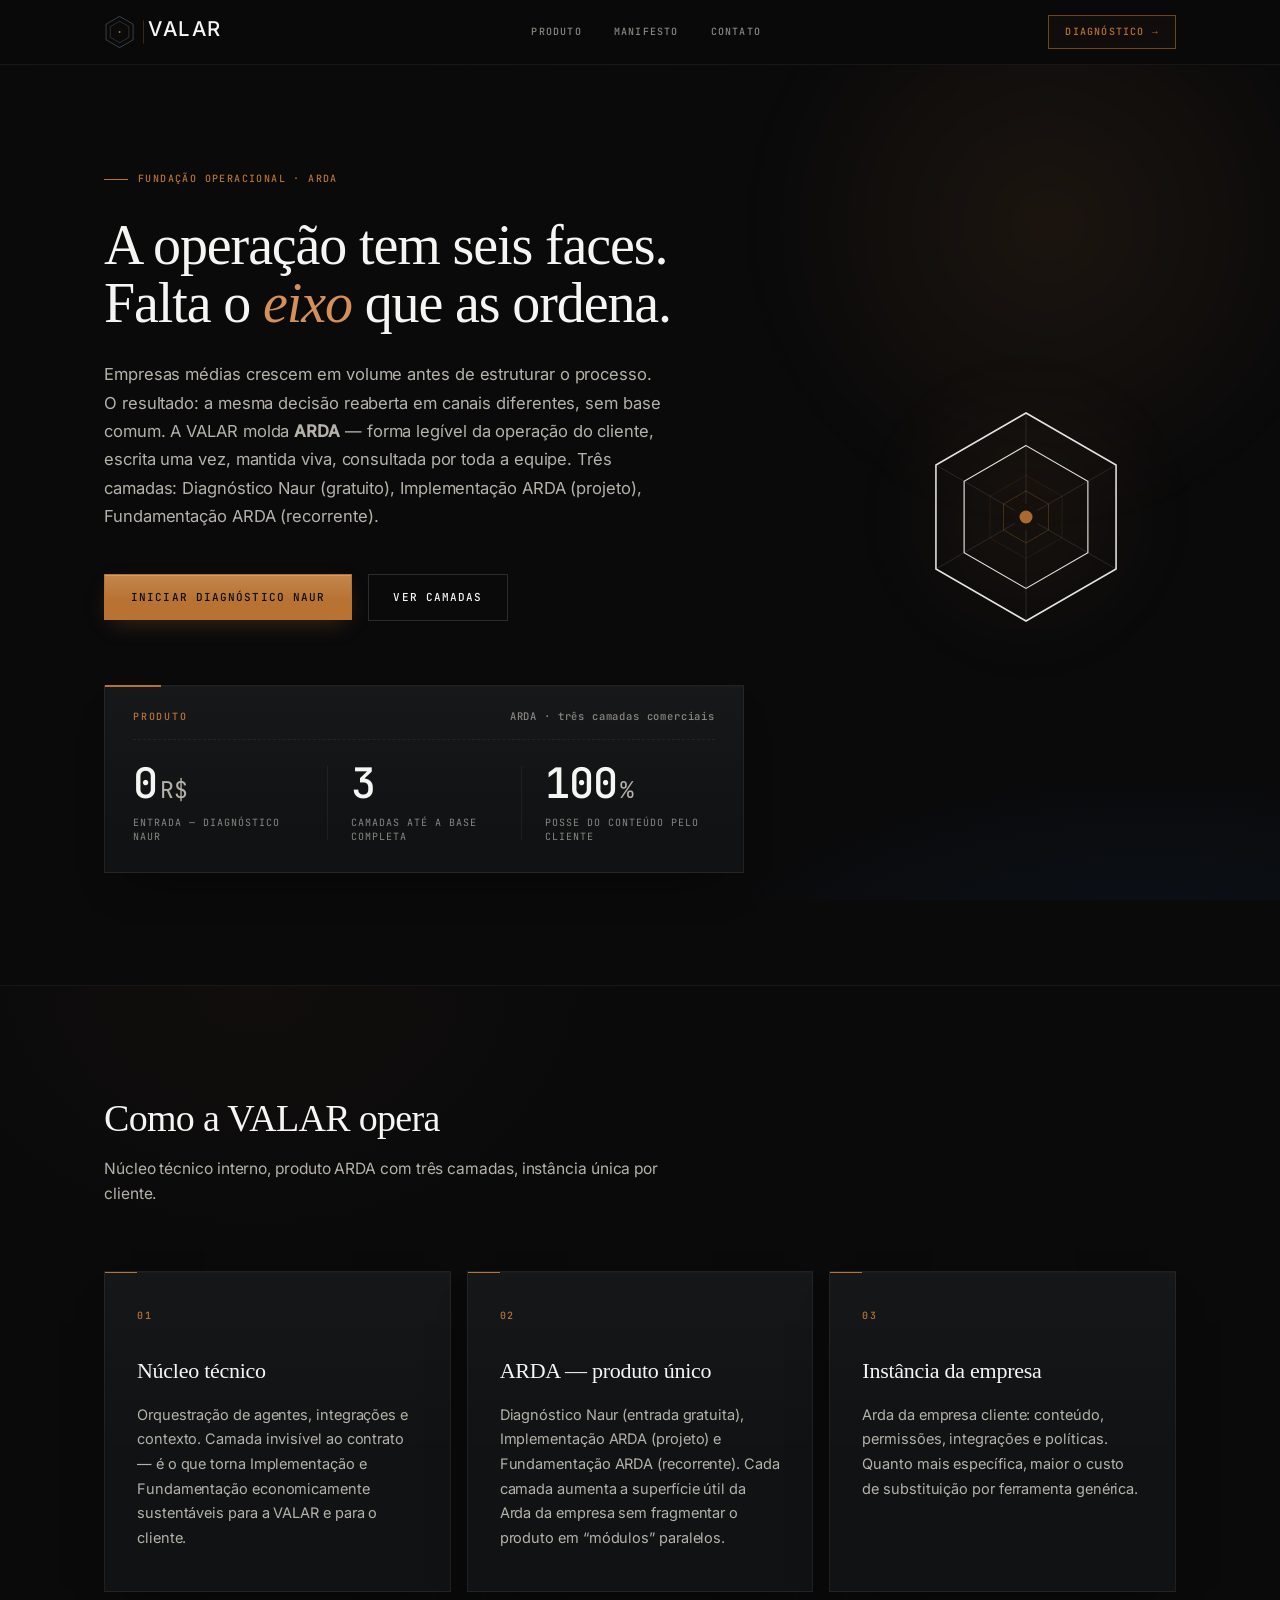
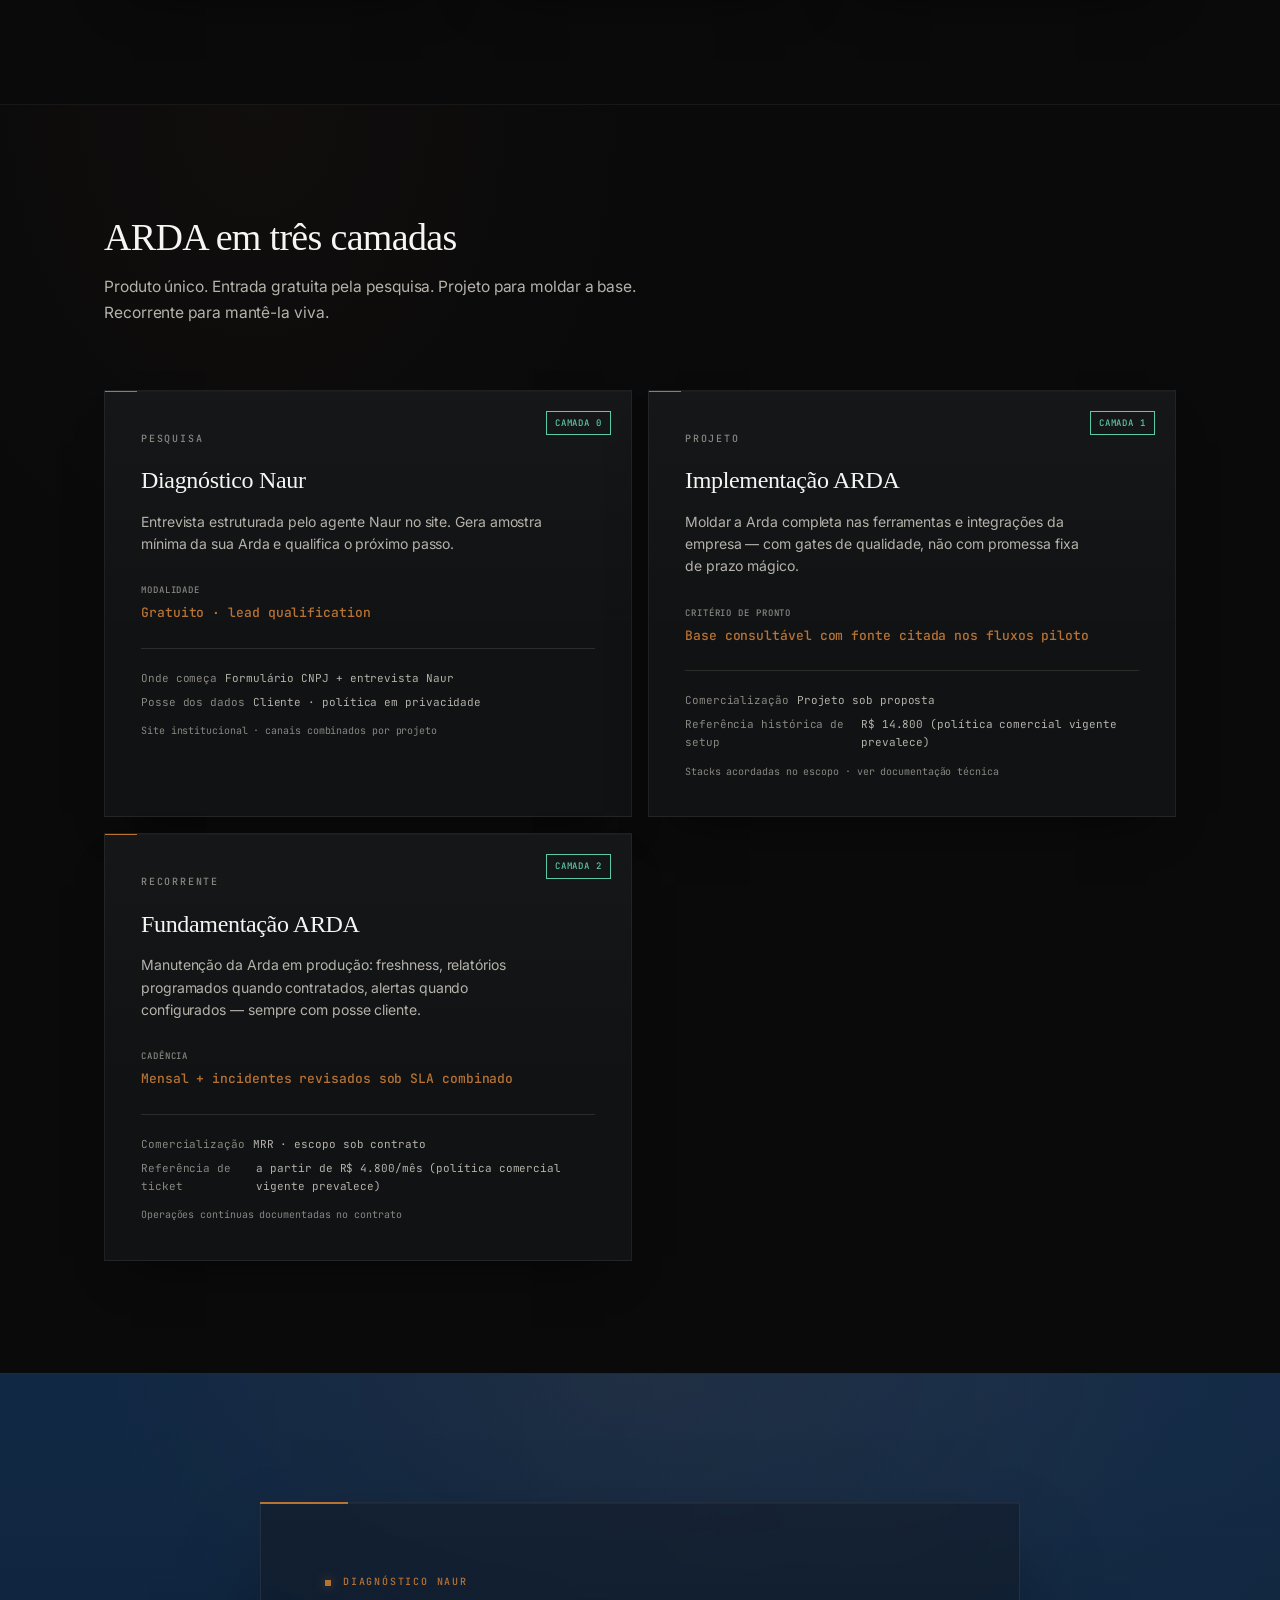
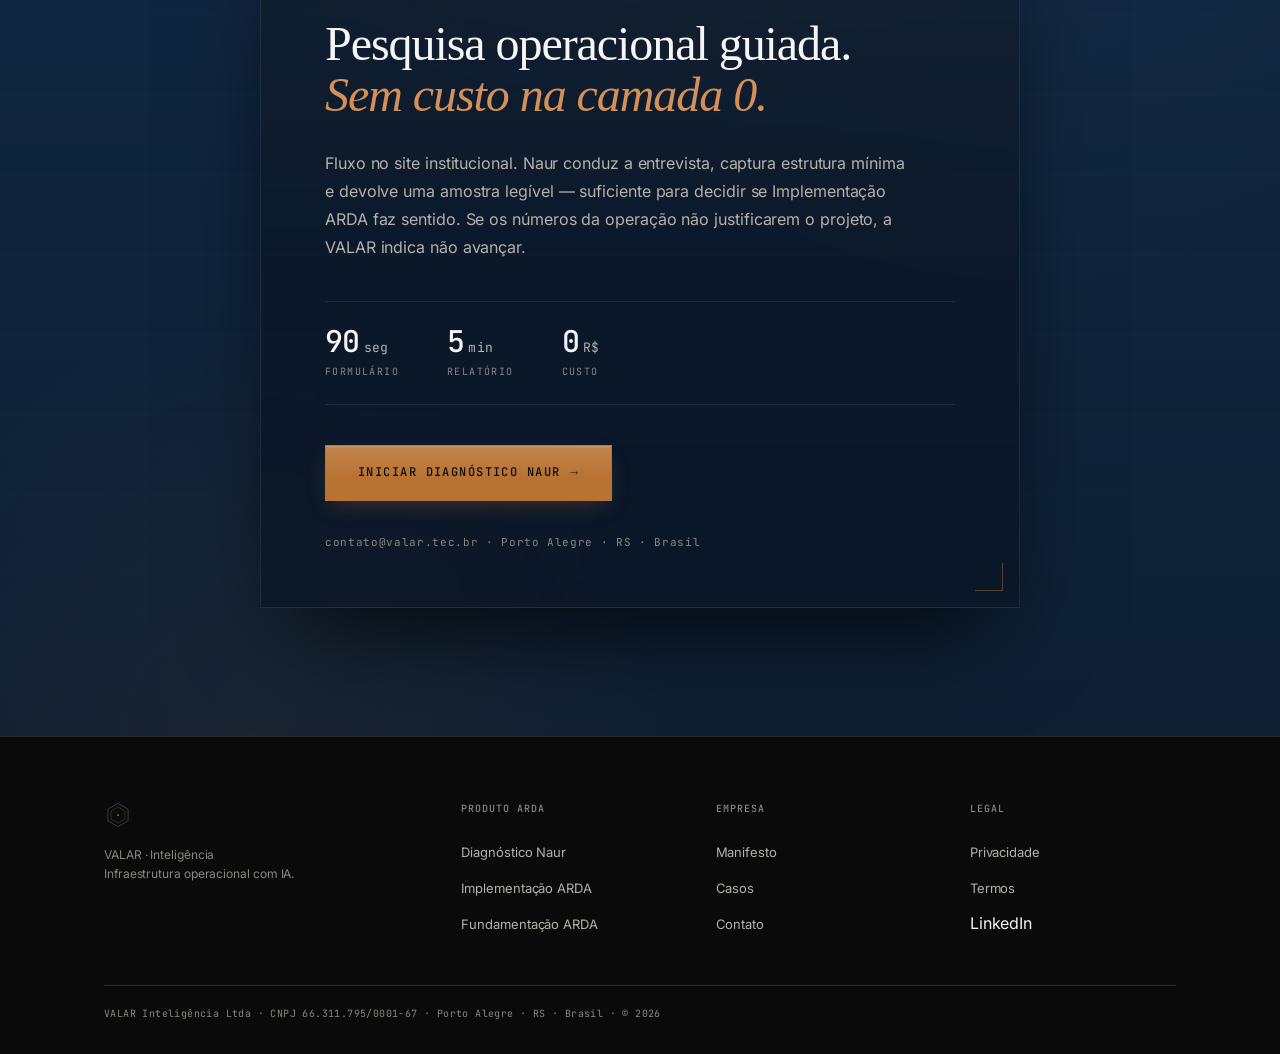
==== commit 65f35a9a: "feat(site): P0+P1 — alinhar site ao produto real P0.1 index.html: CTAs primarios reconectados a snap" ====
--- a/index.html
+++ b/index.html
@@ -1,11 +1,11 @@
-<!DOCTYPE html>
+﻿<!DOCTYPE html>
 <html lang="pt-BR">
 <head>
   <meta charset="UTF-8">
   <meta name="viewport" content="width=device-width, initial-scale=1.0, viewport-fit=cover">
-  <meta name="description" content="Infraestrutura modular de inteligência operacional para empresas médias. Setup em 21 dias. Primeira métrica em 30.">
+  <meta name="description" content="ARDA é a fundação operacional da empresa média brasileira: escrita uma vez, mantida viva, consultada por toda a operação — em três camadas, desde o Diagnóstico Naur gratuito.">
   <meta property="og:title" content="VALAR — Inteligência Operacional">
-  <meta property="og:description" content="Módulos de IA que automatizam processos críticos em 21 dias.">
+  <meta property="og:description" content="Produto ARDA: Diagnóstico Naur, Implementação e Fundamentação — fundação operacional com posse do cliente.">
   <meta property="og:url" content="https://valar.tec.br">
   <meta property="og:type" content="website">
   <meta property="og:image" content="https://valar.tec.br/og-image-v1.jpg">
@@ -26,11 +26,9 @@
   <meta name="geo.region" content="BR-RS">
   <meta name="geo.placename" content="Porto Alegre">
   <title>VALAR — Inteligência Operacional</title>
+  <link rel="preload" as="font" type="font/woff2" crossorigin href="fonts/inter-display-500-latin.woff2">
   <link rel="preload" as="font" type="font/woff2" crossorigin href="fonts/inter-400-latin.woff2">
   <link rel="preload" as="font" type="font/woff2" crossorigin href="fonts/inter-500-latin.woff2">
-  <link rel="preconnect" href="https://fonts.googleapis.com">
-  <link rel="preconnect" href="https://fonts.gstatic.com" crossorigin>
-  <link rel="stylesheet" href="https://fonts.googleapis.com/css2?family=Fraunces:opsz,wght@9..144,400;9..144,500;9..144,600&family=Geist:wght@400;500;600&display=swap">
   <link rel="stylesheet" href="styles.css">
   <noscript><style>section { opacity: 1 !important; transform: none !important; }</style></noscript>
 
@@ -50,7 +48,7 @@
       "addressCountry": "BR"
     },
     "taxID": "66.311.795/0001-67",
-    "description": "Infraestrutura modular configurável de inteligência operacional para empresas médias. Setup em 21 dias. Primeira métrica em 30.",
+    "description": "ARDA é fundação operacional para PMEs brasileiras: produto único em três camadas (Diagnóstico Naur, Implementação ARDA, Fundamentação ARDA).",
     "areaServed": "BR",
     "knowsAbout": ["automação operacional", "inteligência artificial", "infraestrutura de IA", "agentes de IA"]
   }
@@ -62,7 +60,7 @@
     "@type": "WebSite",
     "name": "VALAR Inteligência",
     "url": "https://valar.tec.br",
-    "description": "Infraestrutura modular de inteligência operacional para empresas médias.",
+    "description": "ARDA — fundação operacional: Diagnóstico Naur, Implementação ARDA e Fundamentação ARDA.",
     "publisher": {
       "@type": "Organization",
       "name": "VALAR Inteligência"
@@ -75,9 +73,22 @@
     {
       "@context": "https://schema.org",
       "@type": "Service",
-      "name": "VALAR Desk",
-      "serviceType": "Automação de chamados internos com agente IA",
-      "description": "Triagem e resolução de chamados internos com agente IA. Setup em 21 dias. Taxa de resolução autônoma de 60–75%.",
+      "name": "Diagnóstico Naur",
+      "serviceType": "Camada 0 — pesquisa operacional interativa gratuita",
+      "description": "Lead qualifica contato com a VALAR mediante entrevista estruturada pelo agente Naur e amostra mínima da Arda da empresa.",
+      "provider": {
+        "@type": "Organization",
+        "name": "VALAR Inteligência",
+        "url": "https://valar.tec.br"
+      },
+      "areaServed": "BR"
+    },
+    {
+      "@context": "https://schema.org",
+      "@type": "Service",
+      "name": "Implementação ARDA",
+      "serviceType": "Camada 1 — construção completa da Arda do cliente",
+      "description": "Projeto pago para moldar a ARDA na infraestrutura do cliente; entrega por gates de qualidade, sem prazo fixo como restrição principal.",
       "provider": {
         "@type": "Organization",
         "name": "VALAR Inteligência",
@@ -88,15 +99,15 @@
         "@type": "Offer",
         "price": "14800",
         "priceCurrency": "BRL",
-        "description": "Setup R$ 14.800 + R$ 4.800/mês"
+        "description": "Referência de setup — revisar em proposta comercial"
       }
     },
     {
       "@context": "https://schema.org",
       "@type": "Service",
-      "name": "VALAR Onboard",
-      "serviceType": "Integração de colaboradores com base de conhecimento ativa",
-      "description": "Integração de colaboradores com base de conhecimento ativa. Setup em 14 dias. Redução do tempo de rampa.",
+      "name": "Fundamentação ARDA",
+      "serviceType": "Camada 2 — manutenção contínua da Arda do cliente",
+      "description": "Recorrência para manter a base viva: atualização, relatórios programados e automações sobre a ARDA quando contratadas.",
       "provider": {
         "@type": "Organization",
         "name": "VALAR Inteligência",
@@ -142,14 +153,14 @@
         </a>
 
         <nav class="nav__links" aria-label="Navegação principal">
-          <a href="#modulos">Módulos</a>
+          <a href="#modulos">Produto</a>
           <a href="manifesto.html">Manifesto</a>
           <a href="diagnostico.html">Contato</a>
         </nav>
 
-        <a href="diagnostico.html"
+        <a href="snapshot.html"
            class="nav__cta nav__desktop-cta"
-           aria-label="Solicitar diagnóstico operacional">
+           aria-label="Solicitar Diagnóstico Naur">
           Diagnóstico →
         </a>
 
@@ -162,10 +173,10 @@
       </div>
 
       <nav id="mobile-menu" class="nav__mobile" aria-label="Navegação mobile" hidden>
-        <a href="#modulos">Módulos</a>
+        <a href="#modulos">Produto</a>
         <a href="manifesto.html">Manifesto</a>
         <a href="diagnostico.html">Contato</a>
-        <a href="diagnostico.html" class="nav__cta">Diagnóstico →</a>
+        <a href="snapshot.html" class="nav__cta">Diagnóstico →</a>
       </nav>
     </div>
   </header>
@@ -178,35 +189,36 @@
         <div class="hero__inner">
 
           <div class="hero__content hero-stagger">
-            <p class="hero__eyebrow">automação operacional com IA</p>
+            <p class="hero__eyebrow">fundação operacional · ARDA</p>
             <h1 class="hero__title">A operação tem seis faces. Falta o <em>eixo</em> que as ordena.</h1>
             <p class="hero__sub">
               Empresas médias crescem em volume antes de estruturar o processo. O resultado:
-              equipes sêniores respondendo pela décima vez a pergunta que já foi respondida antes.
-              VALAR entrega o eixo — infraestrutura modular configurável que ordena operação
-              em 21 dias, com métrica no primeiro mês.
+              a mesma decisão reaberta em canais diferentes, sem base comum.
+              A VALAR molda <strong>ARDA</strong> — forma legível da operação do cliente, escrita uma vez,
+              mantida viva, consultada por toda a equipe. Três camadas: Diagnóstico Naur (gratuito),
+              Implementação ARDA (projeto), Fundamentação ARDA (recorrente).
             </p>
             <div class="hero__ctas">
-              <a href="diagnostico.html" class="btn-primary">Solicitar diagnóstico</a>
-              <a href="#modulos" class="btn-secondary">Ver módulos</a>
+              <a href="snapshot.html" class="btn-primary">Iniciar Diagnóstico Naur</a>
+              <a href="#modulos" class="btn-secondary">Ver camadas</a>
             </div>
-            <div class="hero__metrics" role="group" aria-label="Benchmarks operacionais">
+            <div class="hero__metrics" role="group" aria-label="Estrutura do produto ARDA">
               <div class="hero__metrics-head">
-                <span class="hero__metrics-tag">benchmark</span>
-                <span class="hero__metrics-ref">desk.v1 · configuração típica</span>
+                <span class="hero__metrics-tag">produto</span>
+                <span class="hero__metrics-ref">ARDA · três camadas comerciais</span>
               </div>
               <div class="hero__metrics-grid">
                 <div class="metric">
-                  <div class="metric__value" data-num="21d">21<span class="metric__unit">d</span></div>
-                  <div class="metric__label">setup até operação</div>
+                  <div class="metric__value">0<span class="metric__unit">R$</span></div>
+                  <div class="metric__label">entrada — Diagnóstico Naur</div>
                 </div>
                 <div class="metric">
-                  <div class="metric__value" data-num="30d">30<span class="metric__unit">d</span></div>
-                  <div class="metric__label">primeira métrica</div>
+                  <div class="metric__value" data-num="3">3</div>
+                  <div class="metric__label">camadas até a base completa</div>
                 </div>
                 <div class="metric">
-                  <div class="metric__value" data-num="60-75">60–75<span class="metric__unit">%</span></div>
-                  <div class="metric__label">resolução autônoma</div>
+                  <div class="metric__value">100<span class="metric__unit">%</span></div>
+                  <div class="metric__label">posse do conteúdo pelo cliente</div>
                 </div>
               </div>
             </div>
@@ -237,130 +249,108 @@
       <div class="container">
         <header class="section__header">
           <h2 class="section__title">Como a VALAR opera</h2>
-          <p class="section__sub">Três camadas. Uma instância por cliente. Métricas desde o primeiro mês.</p>
+          <p class="section__sub">Núcleo técnico interno, produto ARDA com três camadas, instância única por cliente.</p>
         </header>
         <div class="cards stagger">
           <div class="layer-card">
             <p class="layer-card__num" aria-hidden="true">01</p>
-            <h3 class="layer-card__title">VALAR Core</h3>
+            <h3 class="layer-card__title">Núcleo técnico</h3>
             <p class="layer-card__desc">
-              Motor de orquestração de agentes IA, integração e contexto. Roda invisível — não é
-              vendido isoladamente. É o que torna o setup em 21 dias economicamente viável.
+              Orquestração de agentes, integrações e contexto. Camada invisível ao contrato —
+              é o que torna Implementação e Fundamentação economicamente sustentáveis para a VALAR e para o cliente.
             </p>
           </div>
           <div class="layer-card">
             <p class="layer-card__num" aria-hidden="true">02</p>
-            <h3 class="layer-card__title">Módulos</h3>
+            <h3 class="layer-card__title">ARDA — produto único</h3>
             <p class="layer-card__desc">
-              Produtos verticais configurados por processo: Desk, Onboard, Report, Watch.
-              Cada módulo resolve um processo. Métricas específicas por módulo.
+              Diagnóstico Naur (entrada gratuita), Implementação ARDA (projeto) e Fundamentação ARDA (recorrente).
+              Cada camada aumenta a superfície útil da Arda da empresa sem fragmentar o produto em “módulos” paralelos.
             </p>
           </div>
           <div class="layer-card">
             <p class="layer-card__num" aria-hidden="true">03</p>
-            <h3 class="layer-card__title">Instância</h3>
+            <h3 class="layer-card__title">Instância da empresa</h3>
             <p class="layer-card__desc">
-              Configuração exclusiva por cliente. Quanto mais o cliente configura, mais específica
-              e insubstituível a instância se torna.
+              Arda da empresa cliente: conteúdo, permissões, integrações e políticas.
+              Quanto mais específica, maior o custo de substituição por ferramenta genérica.
             </p>
           </div>
         </div>
       </div>
     </section>
 
-    <!-- MÓDULOS -->
+    <!-- ARDA — camadas comerciais -->
     <section id="modulos" class="section">
       <div class="container">
         <header class="section__header">
-          <h2 class="section__title">Portfólio de módulos</h2>
-          <p class="section__sub">Cada módulo resolve um processo. Setup fixo. Métrica no primeiro mês.</p>
+          <h2 class="section__title">ARDA em três camadas</h2>
+          <p class="section__sub">Produto único. Entrada gratuita pela pesquisa. Projeto para moldar a base. Recorrente para mantê-la viva.</p>
         </header>
         <div class="grid stagger">
 
           <article class="module-card">
-            <span class="module-card__badge badge--ativo">ativo</span>
-            <p class="module-card__id">desk.v1</p>
-            <h3 class="module-card__title">VALAR Desk</h3>
-            <p class="module-card__process">Triagem e resolução de chamados internos com agente IA.</p>
-            <p class="module-card__metric-label">Métrica primária</p>
-            <p class="module-card__metric-value">Taxa de resolução autônoma</p>
+            <span class="module-card__badge badge--ativo">camada 0</span>
+            <p class="module-card__id">pesquisa</p>
+            <h3 class="module-card__title">Diagnóstico Naur</h3>
+            <p class="module-card__process">Entrevista estruturada pelo agente Naur no site. Gera amostra mínima da sua Arda e qualifica o próximo passo.</p>
+            <p class="module-card__metric-label">Modalidade</p>
+            <p class="module-card__metric-value">Gratuito · lead qualification</p>
             <div class="module-card__meta">
               <div class="module-card__meta-row">
-                <span class="meta-key">Setup</span>
-                <span class="meta-val">21 dias</span>
-              </div>
-              <div class="module-card__meta-row">
-                <span class="meta-key">Preço</span>
-                <span class="meta-val">R$ 14.800 setup + R$ 4.800/mês</span>
+                <span class="meta-key">Onde começa</span>
+                <span class="meta-val">Formulário CNPJ + entrevista Naur</span>
+              </div>
+              <div class="module-card__meta-row">
+                <span class="meta-key">Posse dos dados</span>
+                <span class="meta-val">Cliente · política em privacidade</span>
               </div>
               <div class="module-card__integrations">
-                Slack · Teams · WhatsApp · E-mail · Notion · Drive
+                Site institucional · canais combinados por projeto
               </div>
             </div>
           </article>
 
           <article class="module-card">
-            <span class="module-card__badge badge--ativo">ativo</span>
-            <p class="module-card__id">onboard.v1</p>
-            <h3 class="module-card__title">VALAR Onboard</h3>
-            <p class="module-card__process">Integração de colaboradores com base de conhecimento ativa.</p>
-            <p class="module-card__metric-label">Métrica primária</p>
-            <p class="module-card__metric-value">Redução do tempo de rampa</p>
+            <span class="module-card__badge badge--ativo">camada 1</span>
+            <p class="module-card__id">projeto</p>
+            <h3 class="module-card__title">Implementação ARDA</h3>
+            <p class="module-card__process">Moldar a Arda completa nas ferramentas e integrações da empresa — com gates de qualidade, não com promessa fixa de prazo mágico.</p>
+            <p class="module-card__metric-label">Critério de pronto</p>
+            <p class="module-card__metric-value">Base consultável com fonte citada nos fluxos piloto</p>
             <div class="module-card__meta">
               <div class="module-card__meta-row">
-                <span class="meta-key">Setup</span>
-                <span class="meta-val">14 dias</span>
-              </div>
-              <div class="module-card__meta-row">
-                <span class="meta-key">Preço</span>
-                <span class="meta-val">sob consulta</span>
+                <span class="meta-key">Comercialização</span>
+                <span class="meta-val">Projeto sob proposta</span>
+              </div>
+              <div class="module-card__meta-row">
+                <span class="meta-key">Referência histórica de setup</span>
+                <span class="meta-val">R$ 14.800 (política comercial vigente prevalece)</span>
               </div>
               <div class="module-card__integrations">
-                Slack · Teams · E-mail · Gupy · Sólides
+                Stacks acordadas no escopo · ver documentação técnica
               </div>
             </div>
           </article>
 
-          <article class="module-card module-card--dim" aria-label="VALAR Report — em desenvolvimento">
-            <span class="module-card__badge badge--dev">em desenvolvimento</span>
-            <p class="module-card__id">report.v1</p>
-            <h3 class="module-card__title">VALAR Report</h3>
-            <p class="module-card__process">Coleta, síntese e distribuição de relatórios operacionais.</p>
-            <p class="module-card__metric-label">Previsão</p>
-            <p class="module-card__metric-value">Q3/2026</p>
+          <article class="module-card">
+            <span class="module-card__badge badge--ativo">camada 2</span>
+            <p class="module-card__id">recorrente</p>
+            <h3 class="module-card__title">Fundamentação ARDA</h3>
+            <p class="module-card__process">Manutenção da Arda em produção: freshness, relatórios programados quando contratados, alertas quando configurados — sempre com posse cliente.</p>
+            <p class="module-card__metric-label">Cadência</p>
+            <p class="module-card__metric-value">Mensal + incidentes revisados sob SLA combinado</p>
             <div class="module-card__meta">
               <div class="module-card__meta-row">
-                <span class="meta-key">Status</span>
-                <span class="meta-val">em desenvolvimento</span>
-              </div>
-              <div class="module-card__meta-row" style="margin-top: 12px;">
-                <a href="mailto:contato@valar.tec.br?subject=Avise-me%20VALAR%20Report"
-                   class="module-notify-link"
-                   aria-label="Receber aviso quando VALAR Report lançar">
-                  Avise-me quando lançar →
-                </a>
-              </div>
-            </div>
-          </article>
-
-          <article class="module-card module-card--dim" aria-label="VALAR Watch — em desenvolvimento">
-            <span class="module-card__badge badge--dev">em desenvolvimento</span>
-            <p class="module-card__id">watch.v1</p>
-            <h3 class="module-card__title">VALAR Watch</h3>
-            <p class="module-card__process">Monitoramento de indicadores com alerta interpretado.</p>
-            <p class="module-card__metric-label">Previsão</p>
-            <p class="module-card__metric-value">Q4/2026</p>
-            <div class="module-card__meta">
-              <div class="module-card__meta-row">
-                <span class="meta-key">Status</span>
-                <span class="meta-val">em desenvolvimento</span>
-              </div>
-              <div class="module-card__meta-row" style="margin-top: 12px;">
-                <a href="mailto:contato@valar.tec.br?subject=Avise-me%20VALAR%20Watch"
-                   class="module-notify-link"
-                   aria-label="Receber aviso quando VALAR Watch lançar">
-                  Avise-me quando lançar →
-                </a>
+                <span class="meta-key">Comercialização</span>
+                <span class="meta-val">MRR · escopo sob contrato</span>
+              </div>
+              <div class="module-card__meta-row">
+                <span class="meta-key">Referência de ticket</span>
+                <span class="meta-val">a partir de R$ 4.800/mês (política comercial vigente prevalece)</span>
+              </div>
+              <div class="module-card__integrations">
+                Operações contínuas documentadas no contrato
               </div>
             </div>
           </article>
@@ -377,22 +367,22 @@
           <div class="diag__panel-corner" aria-hidden="true"></div>
           <p class="diag__label">
             <span class="diag__label-tick" aria-hidden="true"></span>
-            diagnóstico operacional
+            Diagnóstico Naur
           </p>
-          <h2 class="diag__title">Diagnóstico operacional.<br><em>Sem custo.</em></h2>
+          <h2 class="diag__title">Pesquisa operacional guiada.<br><em>Sem custo na camada 0.</em></h2>
           <p class="diag__body">
-            Formulário estruturado. Preenchimento em 12 minutos. Relatório com projeção e
-            recomendação em 48 horas úteis. Se os números da sua operação não justificarem
-            o módulo, VALAR recomendará não avançar.
+            Fluxo no site institucional. Naur conduz a entrevista, captura estrutura mínima e devolve uma amostra legível —
+            suficiente para decidir se Implementação ARDA faz sentido. Se os números da operação não justificarem o projeto,
+            a VALAR indica não avançar.
           </p>
           <div class="diag__specs" aria-hidden="true">
             <span class="diag__spec">
-              <span class="diag__spec-num">12<span class="diag__spec-unit">min</span></span>
-              <span class="diag__spec-label">preenchimento</span>
+              <span class="diag__spec-num">90<span class="diag__spec-unit">seg</span></span>
+              <span class="diag__spec-label">formulário</span>
             </span>
             <span class="diag__spec">
-              <span class="diag__spec-num">48<span class="diag__spec-unit">h</span></span>
-              <span class="diag__spec-label">resposta útil</span>
+              <span class="diag__spec-num">5<span class="diag__spec-unit">min</span></span>
+              <span class="diag__spec-label">relatório</span>
             </span>
             <span class="diag__spec">
               <span class="diag__spec-num">0<span class="diag__spec-unit">R$</span></span>
@@ -400,8 +390,8 @@
             </span>
           </div>
           <div class="diag__actions">
-            <a href="diagnostico.html" class="btn-primary btn-primary--lg">
-              Solicitar diagnóstico
+            <a href="snapshot.html" class="btn-primary btn-primary--lg">
+              Iniciar Diagnóstico Naur
               <span class="btn-arrow" aria-hidden="true">→</span>
             </a>
             <p class="diag__note">contato@valar.tec.br · Porto Alegre · RS · Brasil</p>
@@ -439,12 +429,11 @@
         </div>
 
         <div class="footer__col">
-          <p class="footer__col-title">Módulos</p>
+          <p class="footer__col-title">Produto ARDA</p>
           <ul>
-            <li><a href="#modulos">Desk</a></li>
-            <li><a href="#modulos">Onboard</a></li>
-            <li><a href="#modulos">Report</a></li>
-            <li><a href="#modulos">Watch</a></li>
+            <li><a href="#modulos">Diagnóstico Naur</a></li>
+            <li><a href="#modulos">Implementação ARDA</a></li>
+            <li><a href="#modulos">Fundamentação ARDA</a></li>
           </ul>
         </div>
 
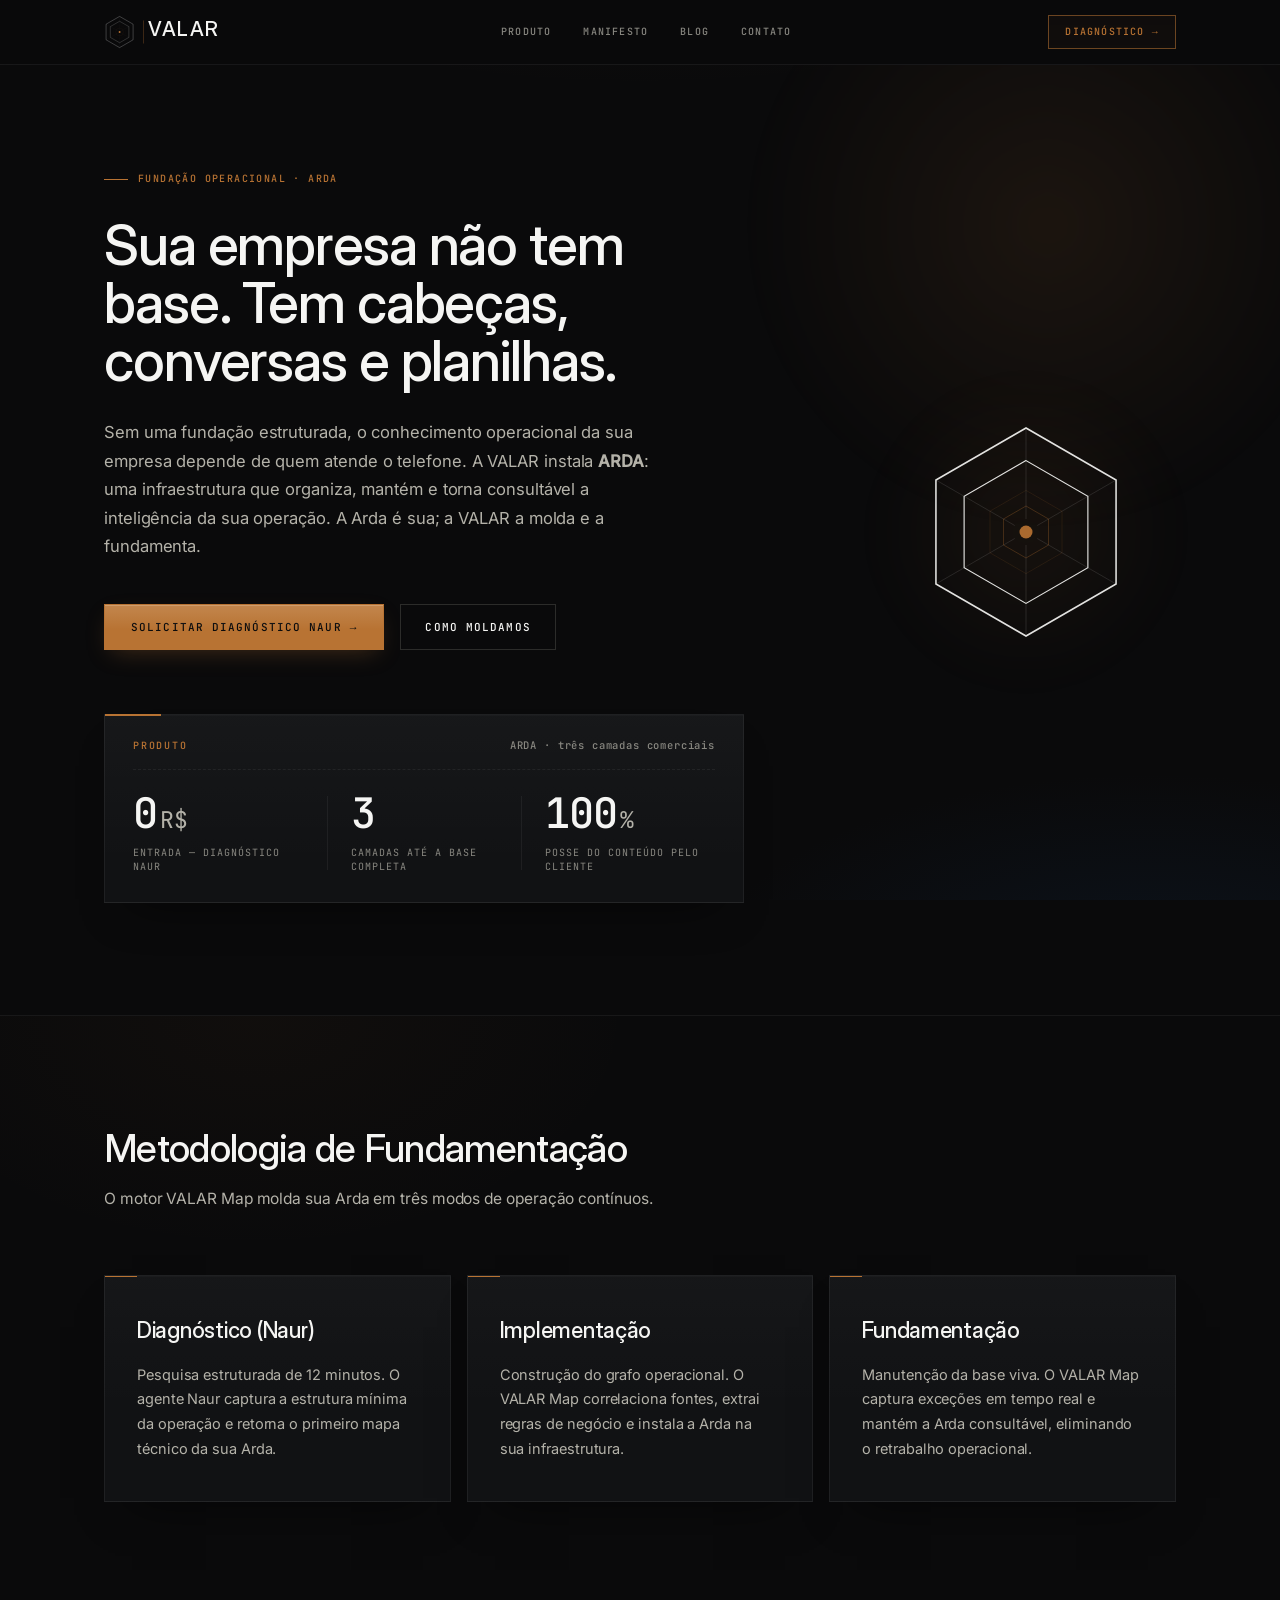
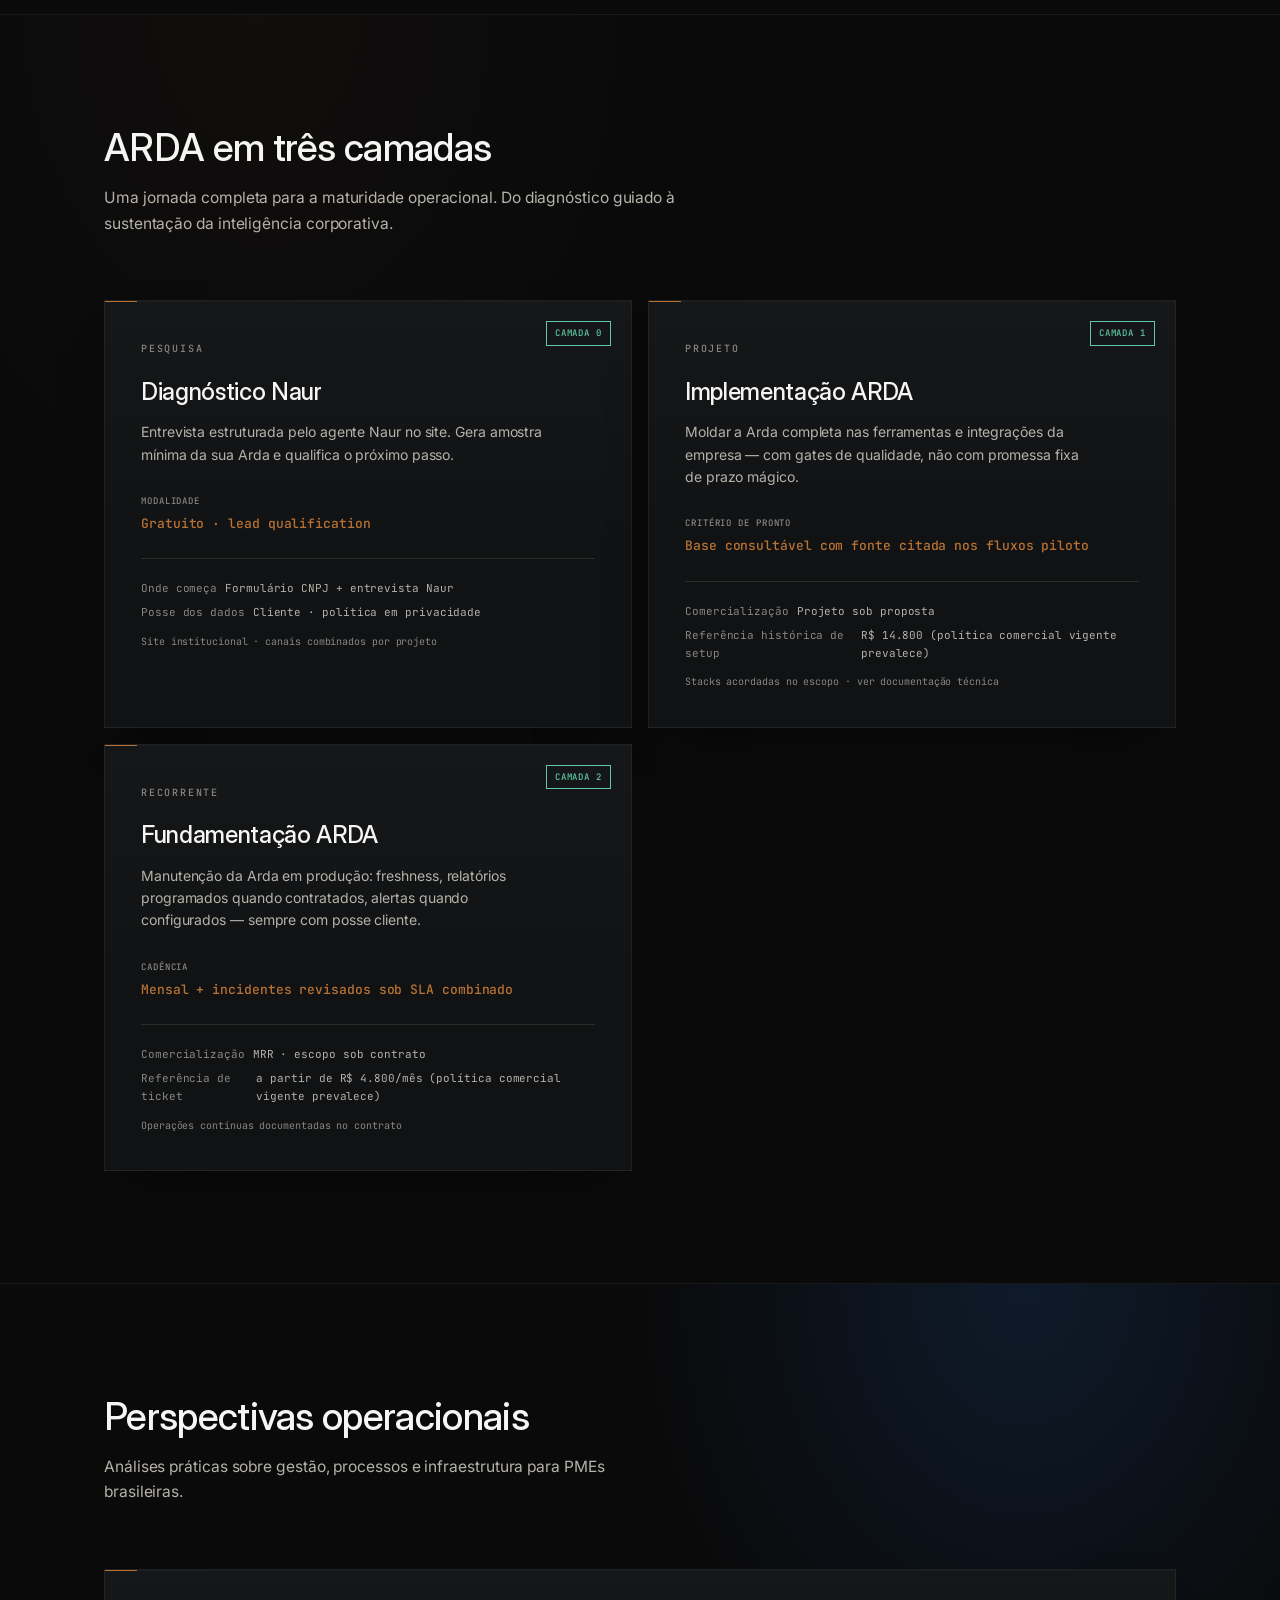
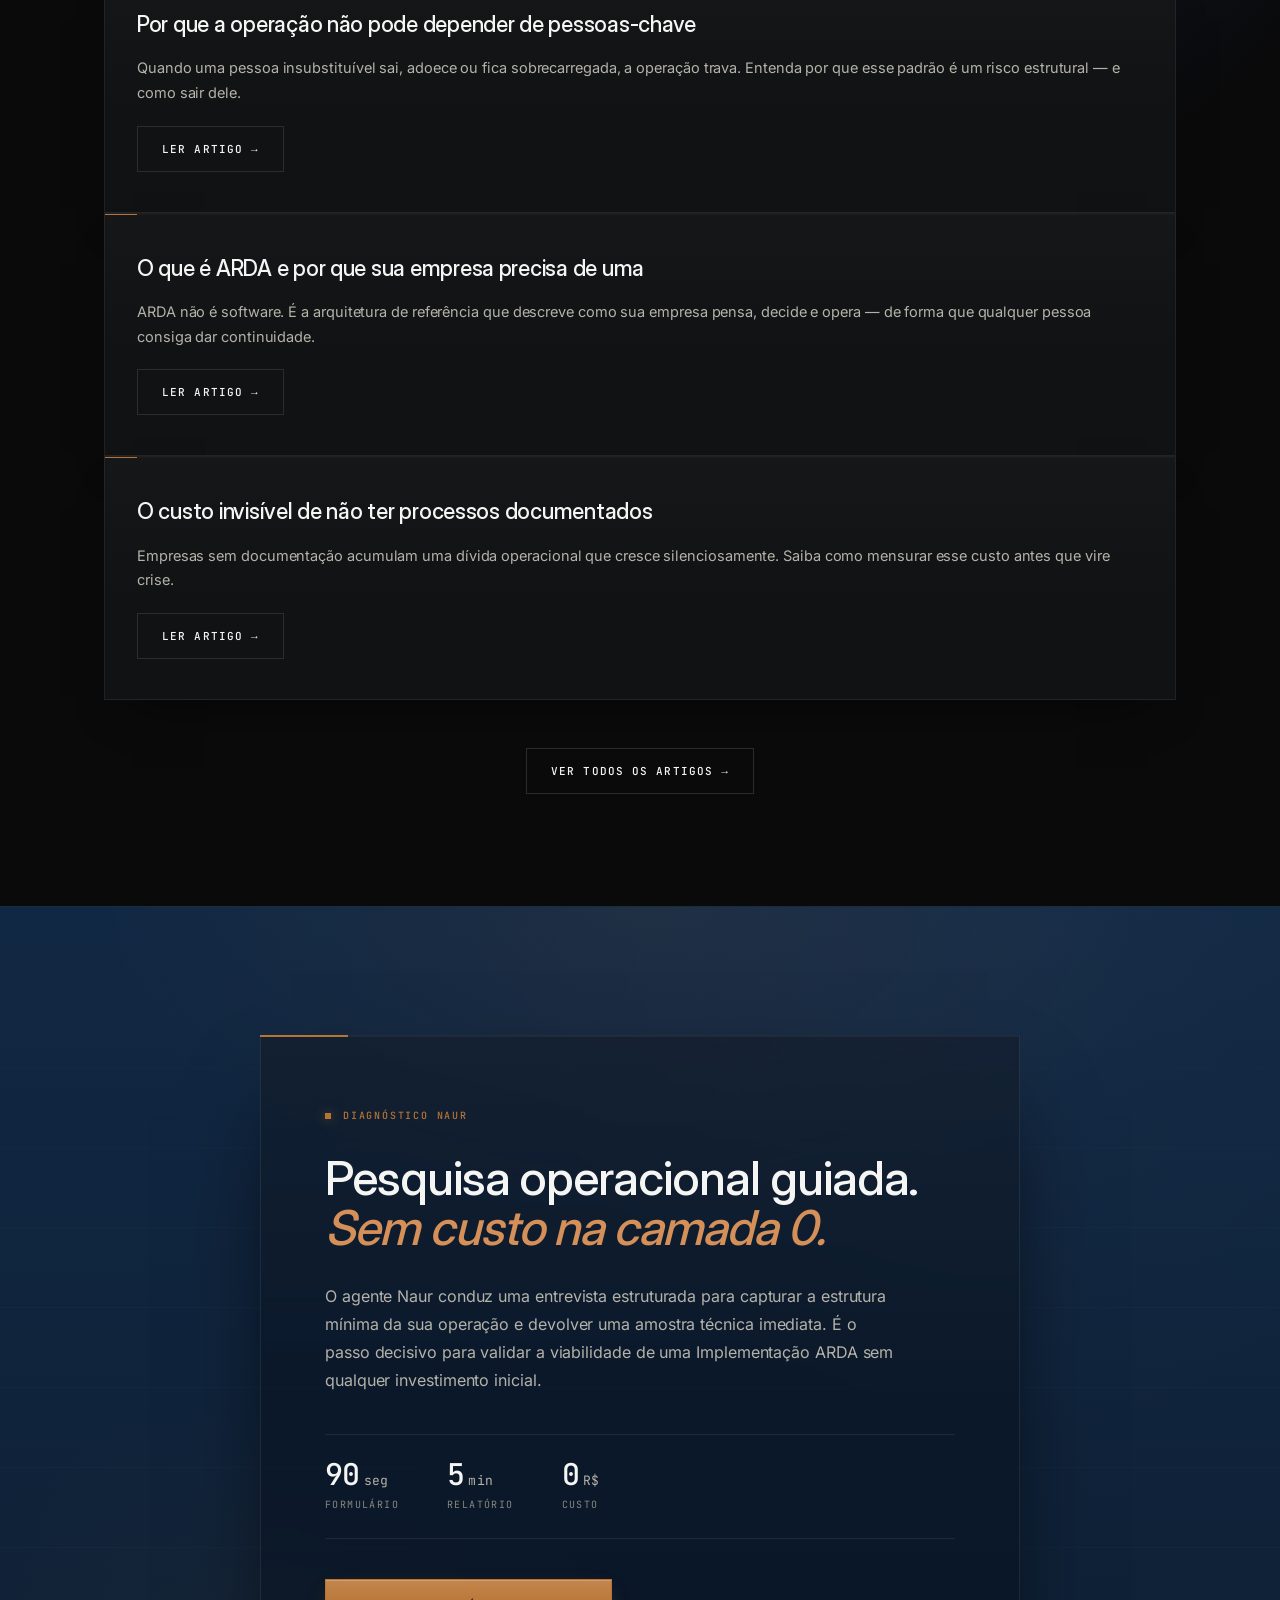
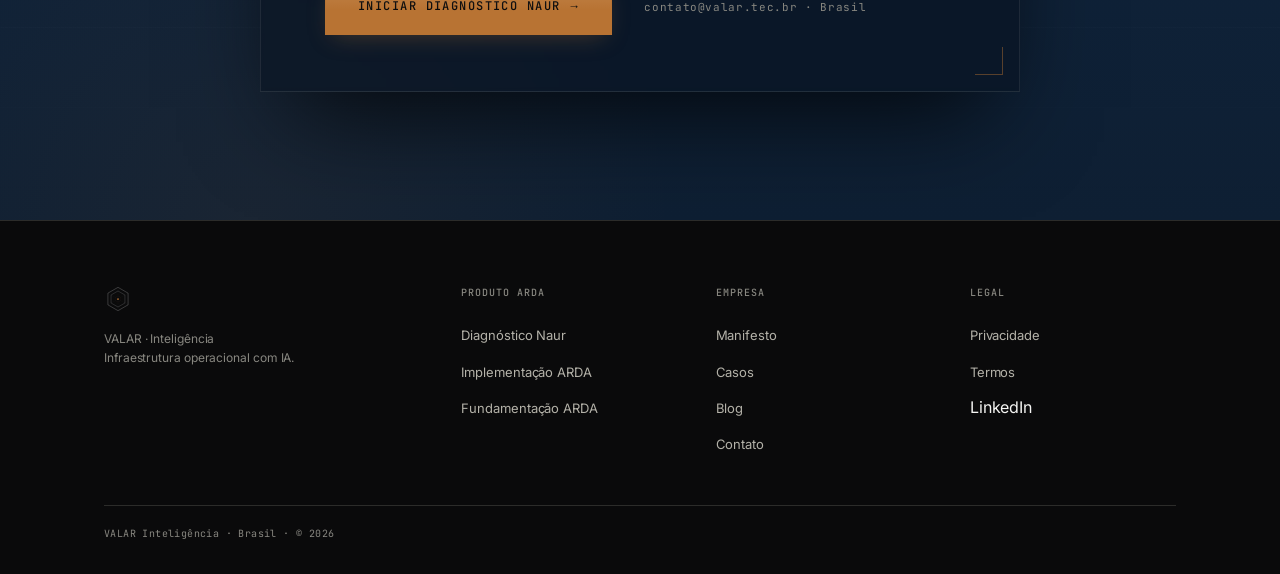
==== commit e8d680a9: "feat(site): S01-S15 site reformulation + blog + snapshot.html API_BASE - snapshot.html: add SNAPSHOT" ====
--- a/index.html
+++ b/index.html
@@ -23,13 +23,13 @@
   <meta name="robots" content="index,follow">
   <meta name="author" content="VALAR Inteligência">
   <meta name="theme-color" content="#0A0A0B">
-  <meta name="geo.region" content="BR-RS">
-  <meta name="geo.placename" content="Porto Alegre">
+  <meta name="geo.region" content="BR">
   <title>VALAR — Inteligência Operacional</title>
   <link rel="preload" as="font" type="font/woff2" crossorigin href="fonts/inter-display-500-latin.woff2">
   <link rel="preload" as="font" type="font/woff2" crossorigin href="fonts/inter-400-latin.woff2">
   <link rel="preload" as="font" type="font/woff2" crossorigin href="fonts/inter-500-latin.woff2">
   <link rel="stylesheet" href="styles.css">
+  <link rel="alternate" type="application/rss+xml" title="VALAR Blog RSS" href="/blog/feed.xml">
   <noscript><style>section { opacity: 1 !important; transform: none !important; }</style></noscript>
 
   <script type="application/ld+json">
@@ -37,17 +37,14 @@
     "@context": "https://schema.org",
     "@type": "Organization",
     "name": "VALAR Inteligência",
-    "legalName": "VALAR INTELIGÊNCIA LTDA",
+    "legalName": "VALAR INTELIGÊNCIA",
     "url": "https://valar.tec.br",
     "logo": "https://valar.tec.br/og-image-v1.jpg",
     "email": "contato@valar.tec.br",
     "address": {
       "@type": "PostalAddress",
-      "addressLocality": "Porto Alegre",
-      "addressRegion": "RS",
       "addressCountry": "BR"
     },
-    "taxID": "66.311.795/0001-67",
     "description": "ARDA é fundação operacional para PMEs brasileiras: produto único em três camadas (Diagnóstico Naur, Implementação ARDA, Fundamentação ARDA).",
     "areaServed": "BR",
     "knowsAbout": ["automação operacional", "inteligência artificial", "infraestrutura de IA", "agentes de IA"]
@@ -155,6 +152,7 @@
         <nav class="nav__links" aria-label="Navegação principal">
           <a href="#modulos">Produto</a>
           <a href="manifesto.html">Manifesto</a>
+          <a href="blog/">Blog</a>
           <a href="diagnostico.html">Contato</a>
         </nav>
 
@@ -175,6 +173,7 @@
       <nav id="mobile-menu" class="nav__mobile" aria-label="Navegação mobile" hidden>
         <a href="#modulos">Produto</a>
         <a href="manifesto.html">Manifesto</a>
+        <a href="blog/">Blog</a>
         <a href="diagnostico.html">Contato</a>
         <a href="snapshot.html" class="nav__cta">Diagnóstico →</a>
       </nav>
@@ -183,24 +182,22 @@
 
   <main id="main">
 
-    <!-- HERO -->
+    <!-- HERO REFORMULADO -->
     <section id="hero">
       <div class="container">
         <div class="hero__inner">
 
           <div class="hero__content hero-stagger">
             <p class="hero__eyebrow">fundação operacional · ARDA</p>
-            <h1 class="hero__title">A operação tem seis faces. Falta o <em>eixo</em> que as ordena.</h1>
+            <h1 class="hero__title">Sua empresa não tem base. Tem cabeças, conversas e planilhas.</h1>
             <p class="hero__sub">
-              Empresas médias crescem em volume antes de estruturar o processo. O resultado:
-              a mesma decisão reaberta em canais diferentes, sem base comum.
-              A VALAR molda <strong>ARDA</strong> — forma legível da operação do cliente, escrita uma vez,
-              mantida viva, consultada por toda a equipe. Três camadas: Diagnóstico Naur (gratuito),
-              Implementação ARDA (projeto), Fundamentação ARDA (recorrente).
+              Sem uma fundação estruturada, o conhecimento operacional da sua empresa depende de quem atende o telefone. 
+              A VALAR instala <strong>ARDA</strong>: uma infraestrutura que organiza, mantém e torna consultável a inteligência da sua operação. 
+              A Arda é sua; a VALAR a molda e a fundamenta.
             </p>
             <div class="hero__ctas">
-              <a href="snapshot.html" class="btn-primary">Iniciar Diagnóstico Naur</a>
-              <a href="#modulos" class="btn-secondary">Ver camadas</a>
+              <a href="snapshot.html" class="btn-primary">Solicitar Diagnóstico Naur →</a>
+              <a href="#modulos" class="btn-secondary">Como moldamos</a>
             </div>
             <div class="hero__metrics" role="group" aria-label="Estrutura do produto ARDA">
               <div class="hero__metrics-head">
@@ -244,36 +241,30 @@
       </div>
     </section>
 
-    <!-- COMO OPERA -->
+    <!-- COMO OPERA REFORMULADO -->
     <section id="como-opera" class="section">
       <div class="container">
         <header class="section__header">
-          <h2 class="section__title">Como a VALAR opera</h2>
-          <p class="section__sub">Núcleo técnico interno, produto ARDA com três camadas, instância única por cliente.</p>
+          <h2 class="section__title">Metodologia de Fundamentação</h2>
+          <p class="section__sub">O motor VALAR Map molda sua Arda em três modos de operação contínuos.</p>
         </header>
         <div class="cards stagger">
           <div class="layer-card">
-            <p class="layer-card__num" aria-hidden="true">01</p>
-            <h3 class="layer-card__title">Núcleo técnico</h3>
+            <h3 class="layer-card__title">Diagnóstico (Naur)</h3>
             <p class="layer-card__desc">
-              Orquestração de agentes, integrações e contexto. Camada invisível ao contrato —
-              é o que torna Implementação e Fundamentação economicamente sustentáveis para a VALAR e para o cliente.
+              Pesquisa estruturada de 12 minutos. O agente Naur captura a estrutura mínima da operação e retorna o primeiro mapa técnico da sua Arda.
             </p>
           </div>
           <div class="layer-card">
-            <p class="layer-card__num" aria-hidden="true">02</p>
-            <h3 class="layer-card__title">ARDA — produto único</h3>
+            <h3 class="layer-card__title">Implementação</h3>
             <p class="layer-card__desc">
-              Diagnóstico Naur (entrada gratuita), Implementação ARDA (projeto) e Fundamentação ARDA (recorrente).
-              Cada camada aumenta a superfície útil da Arda da empresa sem fragmentar o produto em “módulos” paralelos.
+              Construção do grafo operacional. O VALAR Map correlaciona fontes, extrai regras de negócio e instala a Arda na sua infraestrutura.
             </p>
           </div>
           <div class="layer-card">
-            <p class="layer-card__num" aria-hidden="true">03</p>
-            <h3 class="layer-card__title">Instância da empresa</h3>
+            <h3 class="layer-card__title">Fundamentação</h3>
             <p class="layer-card__desc">
-              Arda da empresa cliente: conteúdo, permissões, integrações e políticas.
-              Quanto mais específica, maior o custo de substituição por ferramenta genérica.
+              Manutenção da base viva. O VALAR Map captura exceções em tempo real e mantém a Arda consultável, eliminando o retrabalho operacional.
             </p>
           </div>
         </div>
@@ -285,7 +276,7 @@
       <div class="container">
         <header class="section__header">
           <h2 class="section__title">ARDA em três camadas</h2>
-          <p class="section__sub">Produto único. Entrada gratuita pela pesquisa. Projeto para moldar a base. Recorrente para mantê-la viva.</p>
+          <p class="section__sub">Uma jornada completa para a maturidade operacional. Do diagnóstico guiado à sustentação da inteligência corporativa.</p>
         </header>
         <div class="grid stagger">
 
@@ -355,6 +346,36 @@
             </div>
           </article>
 
+        </div>
+      </div>
+    </section>
+
+    <!-- PERSPECTIVAS OPERACIONAIS -->
+    <section id="blog-preview" class="section section--right">
+      <div class="container">
+        <header class="section__header">
+          <h2 class="section__title">Perspectivas operacionais</h2>
+          <p class="section__sub">Análises práticas sobre gestão, processos e infraestrutura para PMEs brasileiras.</p>
+        </header>
+        <div class="cards stagger">
+          <div class="layer-card">
+            <h3 class="layer-card__title">Por que a operação não pode depender de pessoas-chave</h3>
+            <p class="layer-card__desc">Quando uma pessoa insubstituível sai, adoece ou fica sobrecarregada, a operação trava. Entenda por que esse padrão é um risco estrutural — e como sair dele.</p>
+            <a href="blog/posts/operacao-sem-pessoas-chave.html" class="btn-secondary" style="margin-top: 20px;">Ler artigo →</a>
+          </div>
+          <div class="layer-card">
+            <h3 class="layer-card__title">O que é ARDA e por que sua empresa precisa de uma</h3>
+            <p class="layer-card__desc">ARDA não é software. É a arquitetura de referência que descreve como sua empresa pensa, decide e opera — de forma que qualquer pessoa consiga dar continuidade.</p>
+            <a href="blog/posts/o-que-e-arda.html" class="btn-secondary" style="margin-top: 20px;">Ler artigo →</a>
+          </div>
+          <div class="layer-card">
+            <h3 class="layer-card__title">O custo invisível de não ter processos documentados</h3>
+            <p class="layer-card__desc">Empresas sem documentação acumulam uma dívida operacional que cresce silenciosamente. Saiba como mensurar esse custo antes que vire crise.</p>
+            <a href="blog/posts/custo-processos-nao-documentados.html" class="btn-secondary" style="margin-top: 20px;">Ler artigo →</a>
+          </div>
+        </div>
+        <div style="text-align: center; margin-top: 3rem;">
+          <a href="blog/" class="btn-secondary">Ver todos os artigos →</a>
         </div>
       </div>
     </section>
@@ -371,9 +392,9 @@
           </p>
           <h2 class="diag__title">Pesquisa operacional guiada.<br><em>Sem custo na camada 0.</em></h2>
           <p class="diag__body">
-            Fluxo no site institucional. Naur conduz a entrevista, captura estrutura mínima e devolve uma amostra legível —
-            suficiente para decidir se Implementação ARDA faz sentido. Se os números da operação não justificarem o projeto,
-            a VALAR indica não avançar.
+            O agente Naur conduz uma entrevista estruturada para capturar a estrutura mínima da sua operação e 
+            devolver uma amostra técnica imediata. É o passo decisivo para validar a viabilidade de uma 
+            Implementação ARDA sem qualquer investimento inicial.
           </p>
           <div class="diag__specs" aria-hidden="true">
             <span class="diag__spec">
@@ -394,7 +415,7 @@
               Iniciar Diagnóstico Naur
               <span class="btn-arrow" aria-hidden="true">→</span>
             </a>
-            <p class="diag__note">contato@valar.tec.br · Porto Alegre · RS · Brasil</p>
+            <p class="diag__note">contato@valar.tec.br · Brasil</p>
           </div>
         </div>
       </div>
@@ -442,6 +463,7 @@
           <ul>
             <li><a href="manifesto.html">Manifesto</a></li>
             <li><a href="casos.html">Casos</a></li>
+            <li><a href="blog/">Blog</a></li>
             <li><a href="diagnostico.html">Contato</a></li>
           </ul>
         </div>
@@ -457,7 +479,7 @@
 
       </div>
       <p class="footer__legal">
-        VALAR Inteligência Ltda · CNPJ 66.311.795/0001-67 · Porto Alegre · RS · Brasil · © 2026
+        VALAR Inteligência · Brasil · © 2026
       </p>
     </div>
   </footer>
--- a/styles.css
+++ b/styles.css
@@ -1,7 +1,7 @@
 /* ============================================================
    VALAR Inteligência "” Stylesheet compartilhado
    Fonte de verdade para todas as pÃ¡ginas do site.
-   v1.0 Â· Maio 2026
+   v1.1 Â· Maio 2026 — tipografia display alinhada Ã  brand v1.1.1 (Inter Display)
    ============================================================ */
 
 /* --- FONTES SELF-HOSTED (Latin subset Â· 400/500) --- */
@@ -21,6 +21,16 @@
   font-weight: 500;
   font-display: swap;
   src: url('fonts/inter-500-latin.woff2') format('woff2');
+  unicode-range: U+0000-00FF, U+0131, U+0152-0153, U+02BB-02BC, U+02C6,
+                 U+02DA, U+02DC, U+0304, U+0308, U+0329, U+2000-206F,
+                 U+20AC, U+2122, U+2191, U+2193, U+2212, U+2215, U+FEFF, U+FFFD;
+}
+@font-face {
+  font-family: 'Inter Display';
+  font-style: normal;
+  font-weight: 500;
+  font-display: swap;
+  src: url('fonts/inter-display-500-latin.woff2') format('woff2');
   unicode-range: U+0000-00FF, U+0131, U+0152-0153, U+02BB-02BC, U+02C6,
                  U+02DA, U+02DC, U+0304, U+0308, U+0329, U+2000-206F,
                  U+20AC, U+2122, U+2191, U+2193, U+2212, U+2215, U+FEFF, U+FFFD;
@@ -63,9 +73,9 @@
   --superficie-elev:  #16171A;
   --verde-ok:         #5DCAA5;
 
-  /* Tipografia */
-  --font-display: 'Fraunces', 'Times New Roman', Georgia, serif;
-  --font-sans:    'Geist', 'Inter', system-ui, -apple-system, BlinkMacSystemFont, sans-serif;
+  /* Tipografia · brand v1.1.1 */
+  --font-display: 'Inter Display', 'Inter', system-ui, sans-serif;
+  --font-sans:    'Inter', system-ui, -apple-system, BlinkMacSystemFont, sans-serif;
   --font-mono:    'JetBrains Mono', ui-monospace, 'SF Mono', Menlo, monospace;
 
   /* Profundidade — Linear principle */
